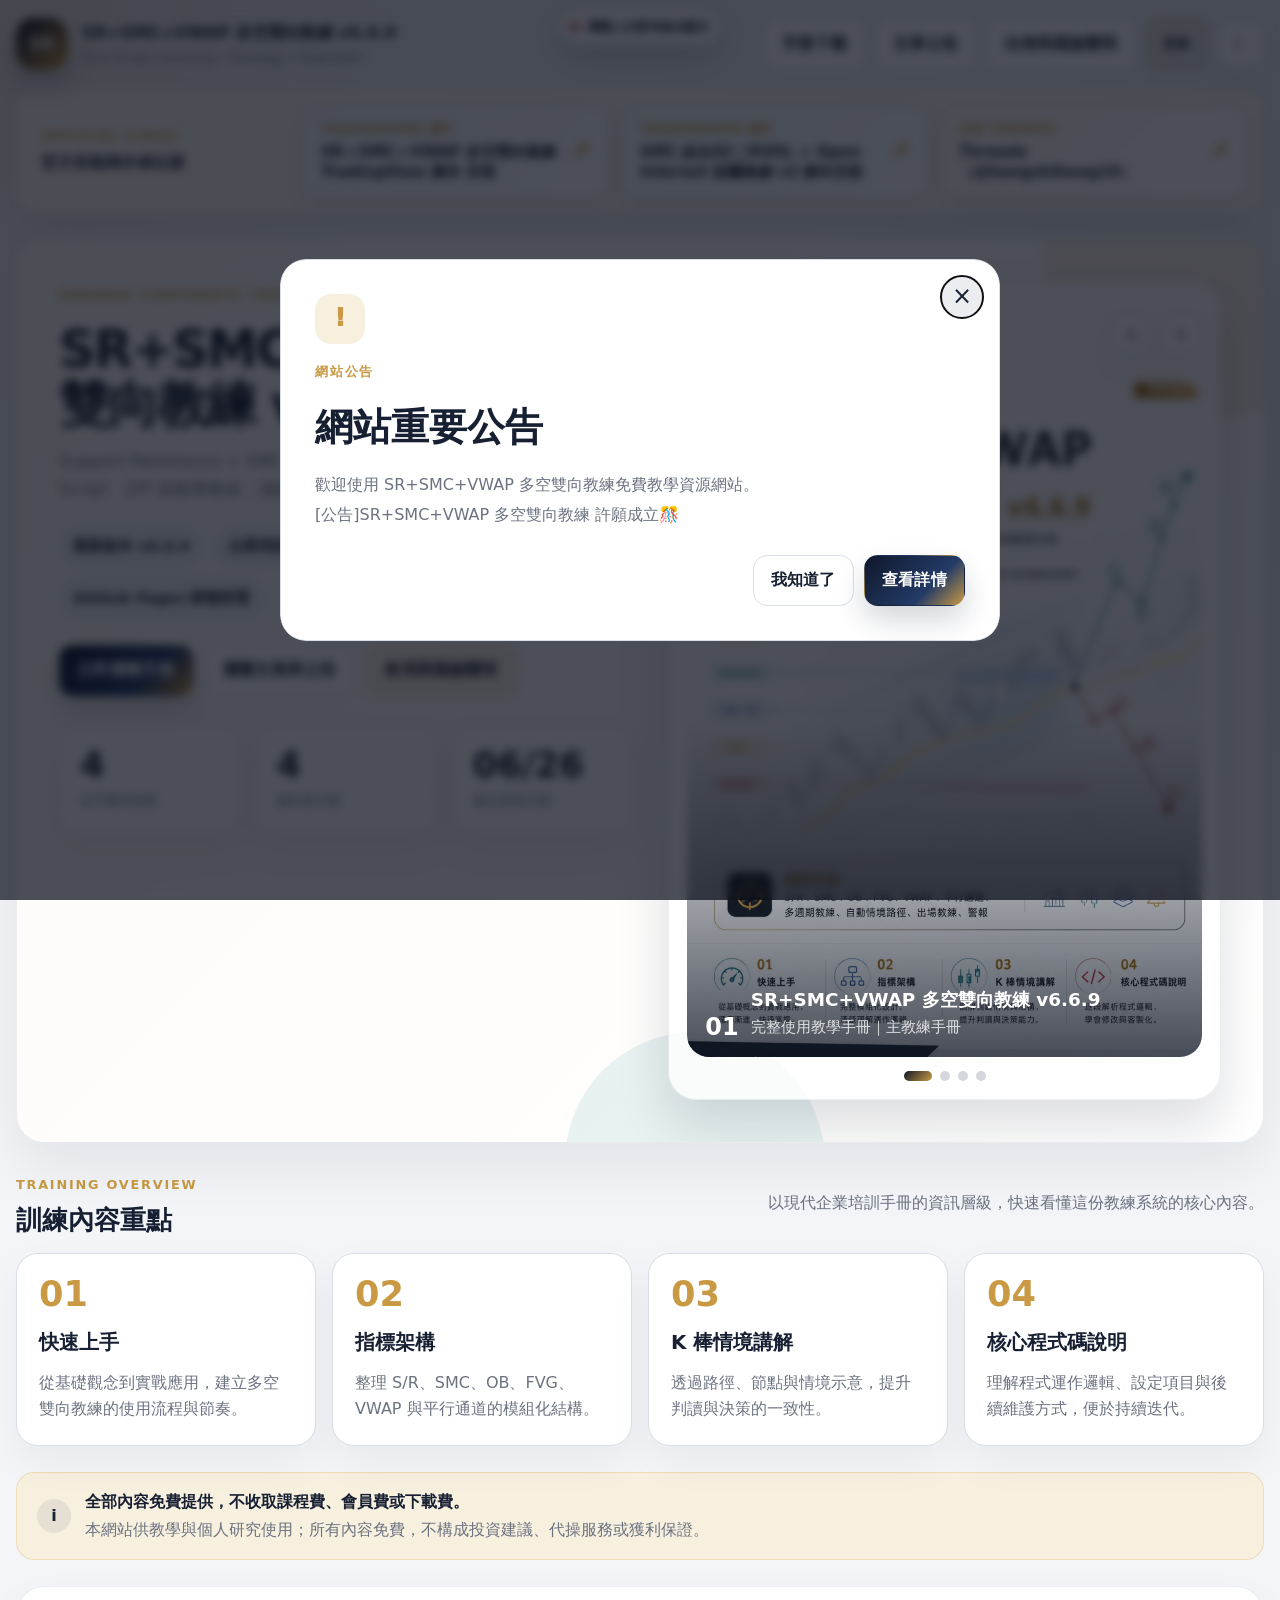
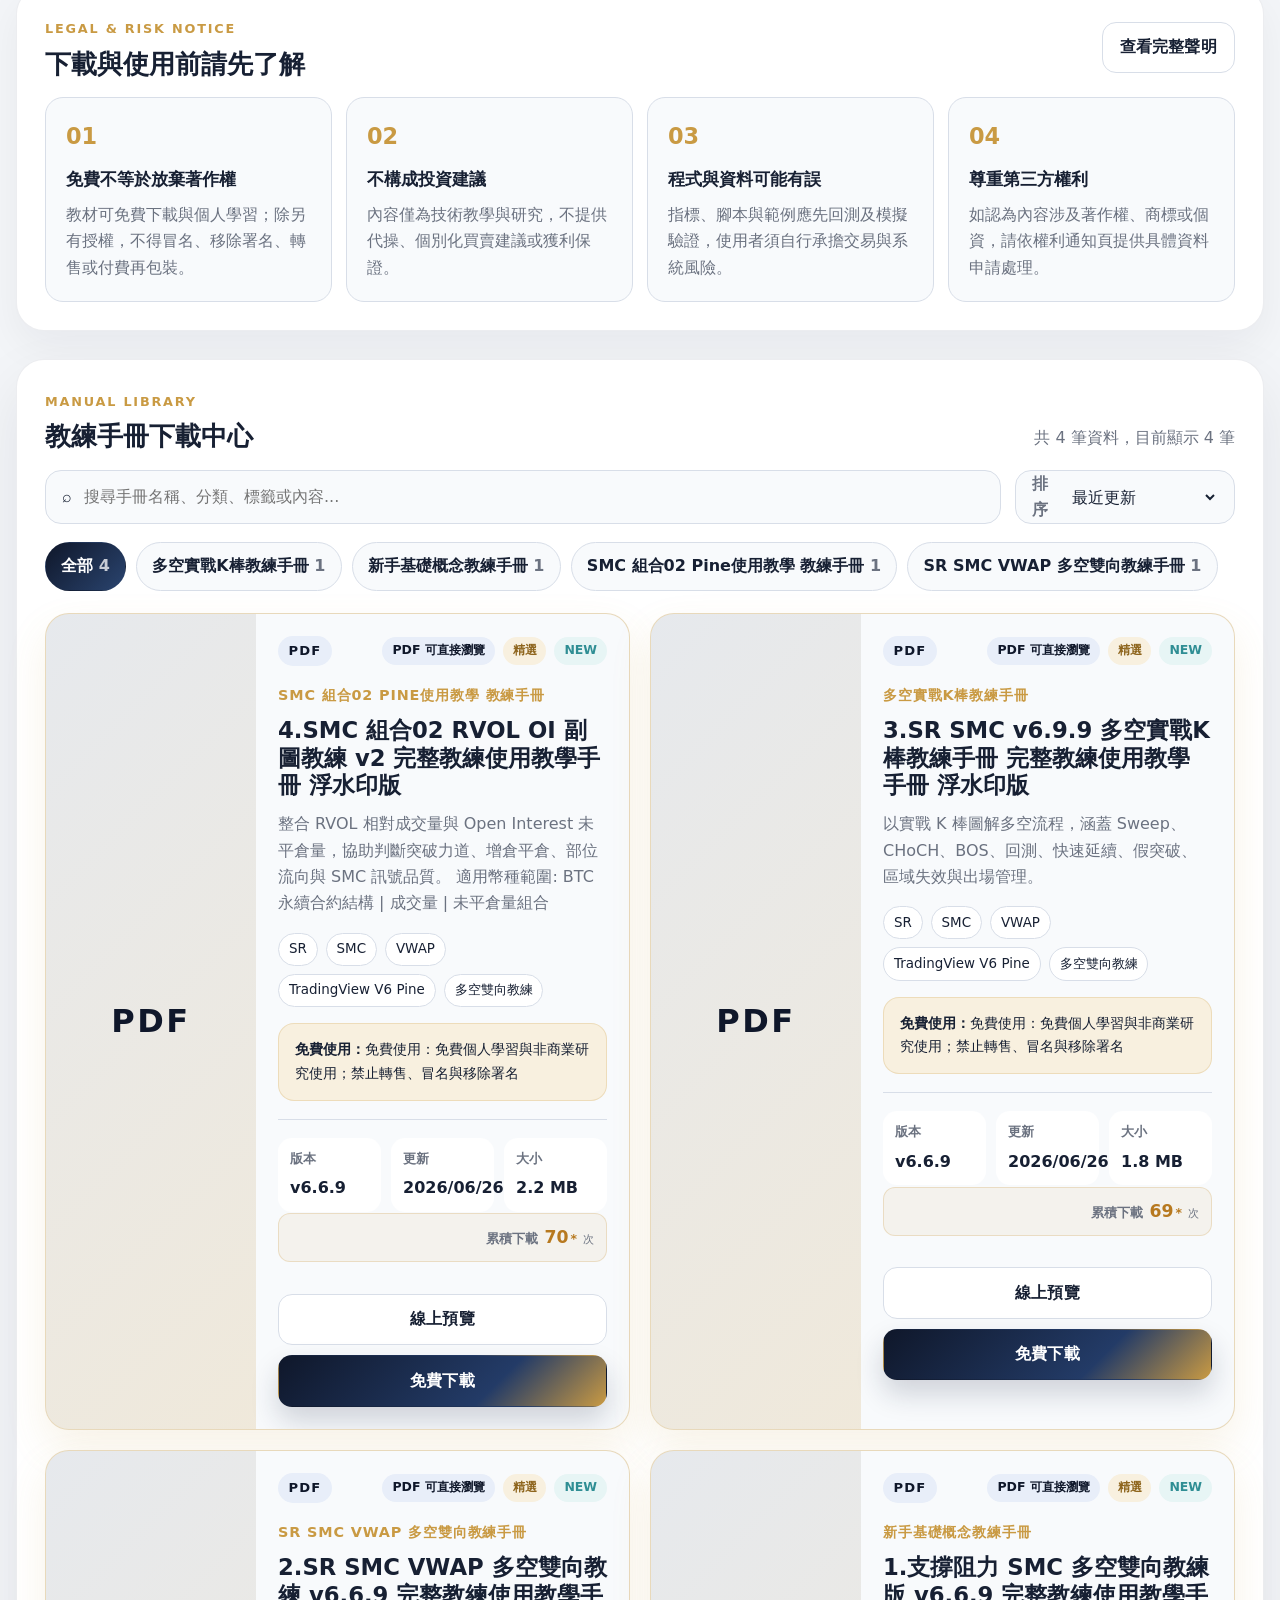
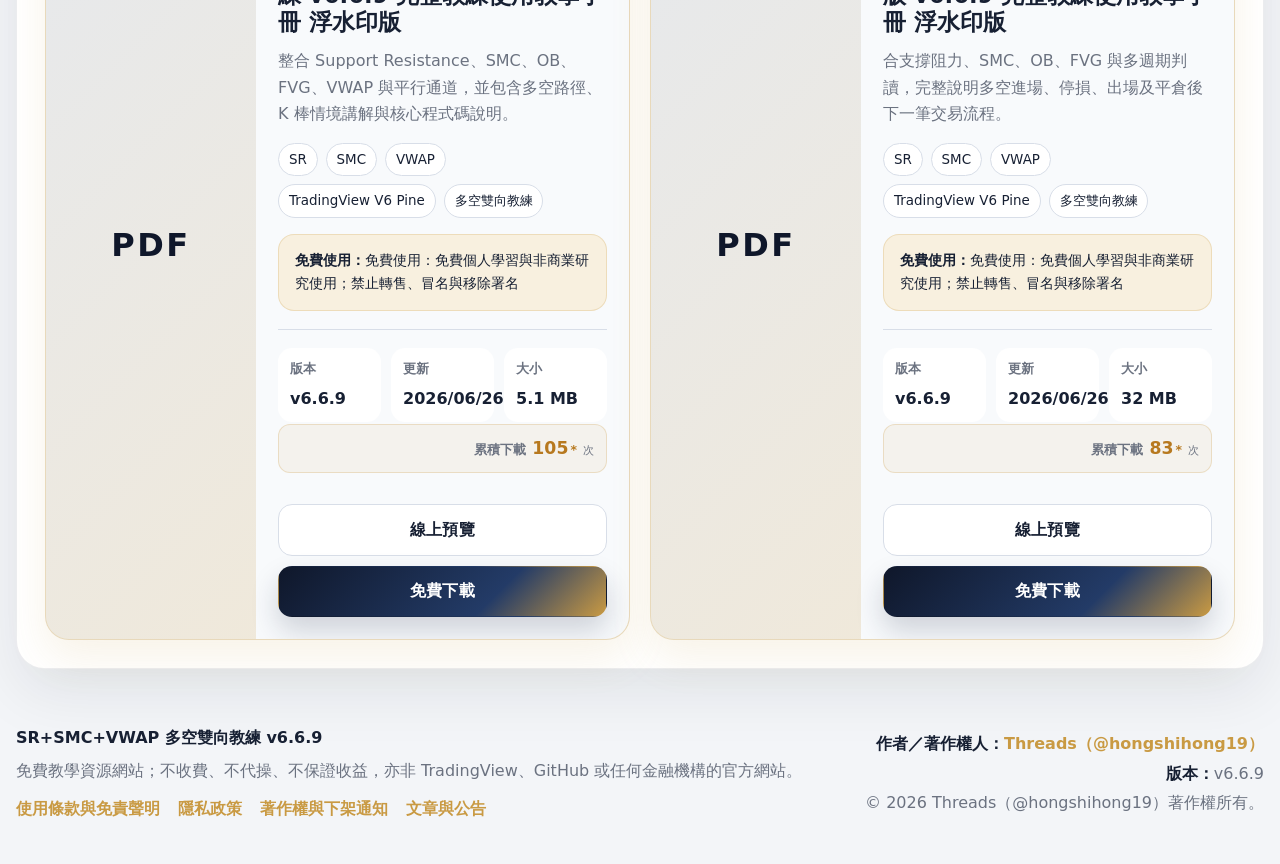
==== docs/index.html @ 008c129e "Update manual website" ====
<!DOCTYPE html>
<html lang="zh-Hant">
<head>
  <meta charset="UTF-8">
  <meta name="viewport" content="width=device-width, initial-scale=1.0">
  <meta name="author" content="Threads（@hongshihong19）">
  <meta name="description" content="SR+SMC+VWAP 多空雙向教練 v6.6.9 下載中心，集中整理教練手冊、Pine Script 教材與學習檔案。">
  <meta name="theme-color" content="#14213d">
  <title>SR+SMC+VWAP 多空雙向教練 v6.6.9</title>
  <link rel="stylesheet" href="assets/css/style.css?v=8.1.15">
  <script src="assets/js/i18n.js?v=8.1.15"></script>
  <script src="assets/js/visitor-counter.js?v=8.1.15" defer></script>
</head>
<body>
  <div class="page-shell">
    <header class="site-header">
      <a class="brand" href="index.html" aria-label="回到首頁">
        <span class="brand-mark" aria-hidden="true">SR</span>
        <span>
          <strong id="siteName">SR+SMC+VWAP 多空雙向教練 v6.6.9</strong>
          <small id="siteSubtitle">Pine Script Coaching • Strategy • Execution</small>
        </span>
      </a>

      <nav class="header-actions" aria-label="網站操作">
        <div id="donationButtons" class="header-donation-buttons" aria-label="打賞與贊助連結"></div>
        <a class="button button-secondary" href="#manuals">手冊下載</a>
        <a class="button button-secondary" href="articles.html">文章公告</a>
        <a class="button button-secondary" href="legal.html">法律與風險聲明</a>
        <button id="languageToggle" class="button button-language" type="button" aria-label="切換為英文" title="Switch to English">EN</button>
        <button id="themeToggle" class="icon-button" type="button" aria-label="切換深色模式" title="切換深色模式">☾</button>
      </nav>
    </header>
    <section class="public-link-bar" aria-label="官方連結">
      <div class="public-link-intro">
        <span class="eyebrow">Official Links</span>
        <strong>官方安裝與作者社群</strong>
      </div>
      <nav class="public-link-actions" aria-label="TradingView 腳本與 Threads 連結">
        <a class="public-link public-link-tradingview" href="https://tw.tradingview.com/script/v9sZVYZ9/" target="_blank" rel="noopener noreferrer">
          <span class="public-link-kicker">TradingView 腳本</span>
          <strong>SR＋SMC＋VWAP 多空雙向教練 TradingView 腳本 安裝</strong>
          <span class="public-link-arrow" aria-hidden="true">↗</span>
        </a>
        <a class="public-link public-link-rvol" href="https://tw.tradingview.com/script/s1XifCPs/" target="_blank" rel="noopener noreferrer">
          <span class="public-link-kicker">TradingView 腳本</span>
          <strong>SMC 組合02｜RVOL + Open Interest 副圖教練 v2 腳本安裝</strong>
          <span class="public-link-arrow" aria-hidden="true">↗</span>
        </a>
        <a class="public-link public-link-threads" href="https://www.threads.com/@hongshihong19" target="_blank" rel="noopener noreferrer">
          <span class="public-link-kicker">作者 Threads</span>
          <strong>Threads（@hongshihong19）</strong>
          <span class="public-link-arrow" aria-hidden="true">↗</span>
        </a>
      </nav>
    </section>


    <main>
      <section class="hero hero-manual">
        <div class="hero-copy">
          <span class="eyebrow">Modern Corporate Training Manual</span>
          <h1 id="heroTitle">SR+SMC+VWAP 多空雙向教練 v6.6.9</h1>
          <p id="heroLead">Support Resistance + SMC Coach + VWAP｜集中放置 PDF、Pine Script、ZIP 與教學教材，讓版本更新、下載與查找更清楚。</p>

          <div class="hero-pills" aria-label="網站重點資訊">
            <span class="meta-pill">最新版本 v6.6.9</span>
            <span class="meta-pill">企業培訓手冊風</span>
            <span class="meta-pill">支援 PDF 線上預覽</span>
            <span class="meta-pill">GitHub Pages 靜態部署</span>
          </div>

          <div id="localDraftNotice" class="draft-notice" hidden>
            目前首頁顯示的是本機草稿資料。若要同步到 GitHub 公開網站，仍需從管理頁匯出新的 <code>manuals-data.js</code> 並重新上傳。
          </div>

          <div class="hero-actions">
            <a class="button button-primary" href="#manuals">立即瀏覽手冊</a>
            <a class="button button-secondary" href="articles.html">瀏覽文章與公告</a>
            <a class="button button-ghost" href="legal.html">使用與風險聲明</a>
          </div>

          <div class="hero-stats" aria-label="網站資料統計">
            <article class="stat-card">
              <span id="manualCount">0</span>
              <small>份手冊與檔案</small>
            </article>
            <article class="stat-card">
              <span id="categoryCount">0</span>
              <small>個內容分類</small>
            </article>
            <article class="stat-card">
              <span id="latestDate">—</span>
              <small>最近更新日期</small>
            </article>
          </div>
        </div>

        <aside class="hero-visual" aria-label="精選手冊輪播預覽">
          <div class="hero-carousel-shell">
            <div class="hero-carousel-header">
              <div>
                <span class="eyebrow">Featured Slides</span>
                <h2>精選手冊投影輪播</h2>
              </div>
              <div class="hero-carousel-controls">
                <button id="heroPrev" class="carousel-nav" type="button" aria-label="上一張">‹</button>
                <button id="heroNext" class="carousel-nav" type="button" aria-label="下一張">›</button>
              </div>
            </div>

            <div id="heroCarousel" class="hero-carousel" aria-live="polite">
              <article class="hero-slide is-active">
                <img src="assets/images/slide-01.png" alt="SR+SMC+VWAP 多空雙向教練 v6.6.9 封面">
                <div class="hero-slide-caption">
                  <strong>01</strong>
                  <div>
                    <h3>SR+SMC+VWAP 多空雙向教練 v6.6.9</h3>
                    <p>完整使用教學手冊｜主教練手冊</p>
                  </div>
                </div>
              </article>
              <article class="hero-slide">
                <img src="assets/images/slide-02.png" alt="SR + SMC 多空雙向教練實戰 K 棒情境教學手冊">
                <div class="hero-slide-caption">
                  <strong>02</strong>
                  <div>
                    <h3>實戰 K 棒情境教學手冊</h3>
                    <p>多單／空單核心流程與情境解析</p>
                  </div>
                </div>
              </article>
              <article class="hero-slide">
                <img src="assets/images/slide-03.png" alt="支撐阻力加 SMC 多空雙向教練版">
                <div class="hero-slide-caption">
                  <strong>03</strong>
                  <div>
                    <h3>支撐阻力 + SMC 多空雙向教練版</h3>
                    <p>15M 進場｜1H 主要離場｜人工停損與報酬比</p>
                  </div>
                </div>
              </article>
              <article class="hero-slide">
                <img src="assets/images/slide-04.png" alt="SMC 組合 02 RVOL 加 Open Interest 副圖教練 v2">
                <div class="hero-slide-caption">
                  <strong>04</strong>
                  <div>
                    <h3>SMC 組合 02｜RVOL + Open Interest</h3>
                    <p>副圖教練 v2｜新手從零到實戰完整使用說明書</p>
                  </div>
                </div>
              </article>
            </div>

            <div id="heroDots" class="hero-dots" aria-label="輪播頁面切換">
              <button class="hero-dot is-active" type="button" aria-label="切換到第 1 張"></button>
              <button class="hero-dot" type="button" aria-label="切換到第 2 張"></button>
              <button class="hero-dot" type="button" aria-label="切換到第 3 張"></button>
              <button class="hero-dot" type="button" aria-label="切換到第 4 張"></button>
            </div>
          </div>
        </aside>
      </section>

      <section class="overview-section">
        <div class="section-heading compact-heading">
          <div>
            <span class="eyebrow">Training Overview</span>
            <h2>訓練內容重點</h2>
          </div>
          <p>以現代企業培訓手冊的資訊層級，快速看懂這份教練系統的核心內容。</p>
        </div>

        <div class="overview-grid">
          <article class="overview-card">
            <span class="overview-index">01</span>
            <h3>快速上手</h3>
            <p>從基礎觀念到實戰應用，建立多空雙向教練的使用流程與節奏。</p>
          </article>
          <article class="overview-card">
            <span class="overview-index">02</span>
            <h3>指標架構</h3>
            <p>整理 S/R、SMC、OB、FVG、VWAP 與平行通道的模組化結構。</p>
          </article>
          <article class="overview-card">
            <span class="overview-index">03</span>
            <h3>K 棒情境講解</h3>
            <p>透過路徑、節點與情境示意，提升判讀與決策的一致性。</p>
          </article>
          <article class="overview-card">
            <span class="overview-index">04</span>
            <h3>核心程式碼說明</h3>
            <p>理解程式運作邏輯、設定項目與後續維護方式，便於持續迭代。</p>
          </article>
        </div>
      </section>

      <section class="notice-bar" aria-label="網站公告">
        <span class="notice-icon" aria-hidden="true">i</span>
        <div>
          <strong>全部內容免費提供，不收取課程費、會員費或下載費。</strong>
          <p id="siteNotice">本網站供教學與個人研究使用；下載前請確認版本、更新日期與適用內容。</p>
        </div>
      </section>

      <section class="legal-summary" aria-label="重要法律與風險提醒">
        <div class="section-heading compact-heading">
          <div>
            <span class="eyebrow">Legal & Risk Notice</span>
            <h2>下載與使用前請先了解</h2>
          </div>
          <a class="button button-secondary" href="legal.html">查看完整聲明</a>
        </div>
        <div class="legal-summary-grid">
          <article>
            <span>01</span>
            <h3>免費不等於放棄著作權</h3>
            <p>教材可免費下載與個人學習；除另有授權，不得冒名、移除署名、轉售或付費再包裝。</p>
          </article>
          <article>
            <span>02</span>
            <h3>不構成投資建議</h3>
            <p>內容僅為技術教學與研究，不提供代操、個別化買賣建議或獲利保證。</p>
          </article>
          <article>
            <span>03</span>
            <h3>程式與資料可能有誤</h3>
            <p>指標、腳本與範例應先回測及模擬驗證，使用者須自行承擔交易與系統風險。</p>
          </article>
          <article>
            <span>04</span>
            <h3>尊重第三方權利</h3>
            <p>如認為內容涉及著作權、商標或個資，請依權利通知頁提供具體資料申請處理。</p>
          </article>
        </div>
      </section>

      <section id="manuals" class="manual-section">
        <div class="section-heading">
          <div>
            <span class="eyebrow">Manual Library</span>
            <h2>教練手冊下載中心</h2>
          </div>
          <p id="resultSummary">正在載入資料...</p>
        </div>

        <div class="toolbar">
          <label class="search-box">
            <span aria-hidden="true">⌕</span>
            <input id="searchInput" type="search" placeholder="搜尋手冊名稱、分類、標籤或內容..." autocomplete="off">
          </label>

          <label class="select-box">
            <span>排序</span>
            <select id="sortSelect">
              <option value="updated-desc">最近更新</option>
              <option value="updated-asc">最早更新</option>
              <option value="title-asc">名稱 A–Z</option>
              <option value="featured">精選優先</option>
            </select>
          </label>
        </div>

        <div id="categoryFilters" class="category-filters" aria-label="分類篩選"></div>

        <div id="manualGrid" class="manual-grid" aria-live="polite"></div>

        <div id="emptyState" class="empty-state" hidden>
          <div class="empty-icon" aria-hidden="true">⌕</div>
          <h3>找不到符合條件的手冊</h3>
          <p>請改用其他關鍵字，或切換到「全部」分類。</p>
          <button id="resetFilters" class="button button-secondary" type="button">清除篩選</button>
        </div>
      </section>
    </main>

    <footer class="site-footer">
      <div>
        <strong id="footerSiteName">SR+SMC+VWAP 多空雙向教練 v6.6.9</strong>
        <p>免費教學資源網站；不收費、不代操、不保證收益，亦非 TradingView、GitHub 或任何金融機構的官方網站。</p>
        <nav class="footer-links" aria-label="法律資訊">
          <a href="legal.html">使用條款與免責聲明</a>
          <a href="privacy.html">隱私政策</a>
          <a href="rights.html">著作權與下架通知</a>
          <a href="articles.html">文章與公告</a>
        </nav>
      </div>
      <div class="footer-copyright">
        <p><strong>作者／著作權人：</strong><a href="https://www.threads.com/@hongshihong19" target="_blank" rel="noopener noreferrer">Threads（@hongshihong19）</a></p>
        <p><strong>版本：</strong>v6.6.9</p>
        <p>© 2026 Threads（@hongshihong19）著作權所有。</p>
      </div>
</footer>
  </div>

  <dialog id="detailDialog" class="detail-dialog preview-dialog">
    <div class="preview-dialog-shell">
      <button class="dialog-close" type="button" aria-label="關閉">×</button>
      <div id="dialogContent"></div>
    </div>
  </dialog>

  <dialog id="downloadDialog" class="download-dialog">
    <div class="download-dialog-content">
      <span class="eyebrow">Free Download Notice</span>
      <h2>下載前確認</h2>
      <p>本網站內容全部免費，不收取任何費用。教材僅供教學、研究與個人學習，不構成投資建議、代操服務或獲利保證。</p>
      <ul>
        <li>免費下載不代表放棄著作權或允許轉售。</li>
        <li>請先回測、模擬並確認程式碼與參數後再使用。</li>
        <li>投資與交易可能造成部分或全部本金損失，結果由使用者自行承擔。</li>
      </ul>
      <label class="agreement-check">
        <input id="downloadAgreement" type="checkbox">
        <span>我已閱讀並同意<a href="legal.html">使用條款與風險聲明</a>。</span>
      </label>
      <div class="download-dialog-actions">
        <button id="cancelDownload" class="button button-secondary" type="button">取消</button>
        <button id="confirmDownload" class="button button-primary" type="button" disabled>同意並免費下載</button>
      </div>
    </div>
  </dialog>

  <script src="assets/js/manuals-data.js?v=8.1.15"></script>
  <script src="assets/js/site-announcement.js?v=8.1.15"></script>
  <script src="assets/js/pdf-lib.min.js"></script>
  <script src="assets/js/app.js?v=8.1.15"></script>
</body>
</html>
---- docs/assets/css/style.css ----
:root {
  color-scheme: light;
  --bg: #f3f5f8;
  --surface: #ffffff;
  --surface-soft: #f8fafc;
  --surface-muted: #edf2f7;
  --text: #172033;
  --muted: #6b7280;
  --line: #d8dee8;
  --primary: #14213d;
  --primary-strong: #0f172a;
  --primary-soft: #e8eef9;
  --gold: #c99a43;
  --gold-soft: #f8f0df;
  --teal: #2f8e94;
  --teal-soft: #e7f5f5;
  --danger: #d06161;
  --danger-soft: #fcecec;
  --success: #1f7a5a;
  --shadow: 0 24px 60px rgba(15, 23, 42, 0.08);
  --shadow-soft: 0 16px 40px rgba(15, 23, 42, 0.05);
  --radius-xl: 28px;
  --radius-lg: 22px;
  --radius-md: 16px;
  --radius-sm: 12px;
  --max-width: 1280px;
}

:root[data-theme="dark"] {
  color-scheme: dark;
  --bg: #0b1220;
  --surface: #111827;
  --surface-soft: #172133;
  --surface-muted: #1c2739;
  --text: #edf2f7;
  --muted: #aab5c7;
  --line: #273246;
  --primary: #dbe4f3;
  --primary-strong: #f8fafc;
  --primary-soft: #1d2a40;
  --gold: #d2ab63;
  --gold-soft: #2d2617;
  --teal: #58b6bd;
  --teal-soft: #16333a;
  --danger: #ff8a8a;
  --danger-soft: #332022;
  --success: #5bc29d;
  --shadow: 0 24px 60px rgba(0, 0, 0, 0.35);
  --shadow-soft: 0 16px 40px rgba(0, 0, 0, 0.25);
}

* { box-sizing: border-box; }
html { scroll-behavior: smooth; }
body {
  margin: 0;
  min-width: 320px;
  color: var(--text);
  font-family: Inter, "Noto Sans TC", "Microsoft JhengHei", system-ui, -apple-system, BlinkMacSystemFont, "Segoe UI", sans-serif;
  line-height: 1.65;
  background:
    radial-gradient(circle at top left, rgba(201, 154, 67, 0.12), transparent 26rem),
    radial-gradient(circle at 90% 10%, rgba(47, 142, 148, 0.09), transparent 24rem),
    linear-gradient(180deg, rgba(20, 33, 61, 0.03), transparent 16rem),
    var(--bg);
}
button, input, textarea, select { font: inherit; }
a { color: inherit; text-decoration: none; }
button { color: inherit; }
img { max-width: 100%; display: block; }
code {
  padding: 0.16rem 0.42rem;
  border-radius: 8px;
  background: var(--surface-muted);
  color: var(--primary-strong);
  overflow-wrap: anywhere;
}

.page-shell {
  width: min(calc(100% - 32px), var(--max-width));
  margin: 0 auto;
}

.site-header {
  position: sticky;
  top: 0;
  z-index: 20;
  display: flex;
  align-items: center;
  justify-content: space-between;
  gap: 18px;
  padding: 18px 0;
  backdrop-filter: blur(14px);
}

.brand {
  display: inline-flex;
  align-items: center;
  gap: 14px;
}
.brand-mark {
  width: 52px;
  height: 52px;
  display: grid;
  place-items: center;
  border-radius: 18px;
  color: #fff;
  background: linear-gradient(135deg, var(--primary-strong), var(--gold));
  box-shadow: 0 14px 28px rgba(20, 33, 61, 0.24);
  font-size: 1rem;
  font-weight: 900;
  letter-spacing: 0.04em;
}
.brand strong, .brand small { display: block; }
.brand strong { font-size: 1.02rem; letter-spacing: 0.01em; }
.brand small { color: var(--muted); font-size: 0.8rem; }

.header-actions {
  display: flex;
  align-items: center;
  justify-content: flex-end;
  gap: 10px;
  flex-wrap: wrap;
}

.icon-button,
.button,
.search-box,
.select-box,
.compact-search,
.manual-form input,
.manual-form textarea,
.manual-form select {
  transition: border-color .2s ease, box-shadow .2s ease, transform .2s ease, background .2s ease;
}

.icon-button {
  width: 46px;
  height: 46px;
  border: 1px solid var(--line);
  border-radius: 14px;
  background: var(--surface);
  box-shadow: var(--shadow-soft);
  cursor: pointer;
}
.icon-button:hover { transform: translateY(-2px); }

.button {
  min-height: 46px;
  display: inline-flex;
  align-items: center;
  justify-content: center;
  gap: 8px;
  padding: 0.72rem 1.08rem;
  border: 1px solid transparent;
  border-radius: 14px;
  cursor: pointer;
  font-weight: 800;
  letter-spacing: 0.01em;
}
.button:hover { transform: translateY(-2px); }
.button-primary {
  color: #fff;
  background: linear-gradient(135deg, var(--primary-strong), #233b67 65%, var(--gold));
  box-shadow: 0 14px 28px rgba(20, 33, 61, 0.18);
}
.button-secondary {
  background: var(--surface);
  border-color: var(--line);
}
.button-ghost {
  color: var(--primary-strong);
  background: var(--gold-soft);
  border-color: rgba(201, 154, 67, 0.28);
}
.button-support {
  color: #fff;
  background: linear-gradient(135deg, #ff5e5b 0%, #e74b63 52%, #c99a43 100%);
  border-color: rgba(255, 255, 255, 0.22);
  box-shadow: 0 14px 28px rgba(231, 75, 99, 0.24);
}
.button-support:hover {
  box-shadow: 0 18px 34px rgba(231, 75, 99, 0.32);
}
.button-support:focus-visible {
  outline: 3px solid color-mix(in srgb, #ff5e5b 36%, transparent);
  outline-offset: 3px;
}
.button-danger {
  color: var(--danger);
  background: var(--danger-soft);
  border-color: color-mix(in srgb, var(--danger) 30%, var(--line));
}
.button-block { width: 100%; margin-top: 10px; }
.text-button {
  border: 0;
  background: transparent;
  color: var(--gold);
  cursor: pointer;
  font-weight: 800;
}

.hero {
  position: relative;
  display: grid;
  grid-template-columns: minmax(0, 1.15fr) minmax(320px, 0.85fr);
  gap: 34px;
  padding: 42px;
  border: 1px solid rgba(20, 33, 61, 0.08);
  border-radius: var(--radius-xl);
  background:
    linear-gradient(135deg, color-mix(in srgb, var(--surface) 96%, var(--gold) 4%), var(--surface));
  box-shadow: var(--shadow);
  overflow: hidden;
}
.hero::before,
.hero::after {
  content: "";
  position: absolute;
  border-radius: 50%;
  pointer-events: none;
}
.hero::before {
  width: 320px;
  height: 320px;
  top: -140px;
  right: -100px;
  background: rgba(201, 154, 67, 0.14);
}
.hero::after {
  width: 260px;
  height: 260px;
  bottom: -150px;
  left: 44%;
  background: rgba(47, 142, 148, 0.10);
}
.hero-copy,
.hero-visual {
  position: relative;
  z-index: 1;
}
.eyebrow {
  display: inline-block;
  font-size: 0.8rem;
  font-weight: 900;
  letter-spacing: 0.14em;
  text-transform: uppercase;
  color: var(--gold);
}
.hero h1,
.admin-intro h1 {
  margin: 14px 0 16px;
  font-size: clamp(2.25rem, 4vw, 4.1rem);
  line-height: 1.08;
  letter-spacing: -0.04em;
}
.hero-copy > p,
.admin-intro > p {
  margin: 0;
  color: var(--muted);
  font-size: 1.05rem;
  max-width: 760px;
}
.hero-pills {
  display: flex;
  flex-wrap: wrap;
  gap: 10px;
  margin-top: 22px;
}
.meta-pill {
  display: inline-flex;
  align-items: center;
  padding: 0.48rem 0.82rem;
  border-radius: 999px;
  background: var(--surface-muted);
  border: 1px solid var(--line);
  font-weight: 700;
  font-size: 0.92rem;
}
.draft-notice {
  margin-top: 18px;
  padding: 14px 16px;
  border-radius: var(--radius-md);
  border: 1px solid rgba(47, 142, 148, 0.25);
  background: var(--teal-soft);
  color: var(--text);
}
.hero-actions {
  display: flex;
  flex-wrap: wrap;
  gap: 12px;
  margin-top: 26px;
}
.hero-stats {
  display: grid;
  grid-template-columns: repeat(3, minmax(0, 1fr));
  gap: 14px;
  margin-top: 30px;
}
.stat-card {
  padding: 20px;
  border-radius: 18px;
  background: color-mix(in srgb, var(--surface) 90%, transparent);
  border: 1px solid color-mix(in srgb, var(--line) 80%, transparent);
  box-shadow: var(--shadow-soft);
}
.stat-card span {
  display: block;
  font-size: clamp(1.6rem, 3vw, 2.2rem);
  font-weight: 900;
  line-height: 1;
}
.stat-card small {
  display: block;
  margin-top: 8px;
  color: var(--muted);
}
.hero-visual {
  display: flex;
  align-items: center;
  justify-content: center;
}
.manual-preview-card {
  width: min(100%, 470px);
  padding: 18px;
  border-radius: 26px;
  background: linear-gradient(180deg, rgba(255,255,255,0.92), rgba(255,255,255,0.76));
  border: 1px solid rgba(20, 33, 61, 0.08);
  box-shadow: 0 26px 52px rgba(15, 23, 42, 0.14);
}
:root[data-theme="dark"] .manual-preview-card {
  background: linear-gradient(180deg, rgba(17,24,39,0.94), rgba(17,24,39,0.82));
}
.manual-preview-card img {
  width: 100%;
  aspect-ratio: 4 / 5;
  object-fit: cover;
  border-radius: 18px;
}

.overview-section,
.manual-section,
.admin-main,
.site-footer {
  margin-top: 28px;
}
.section-heading {
  display: flex;
  align-items: end;
  justify-content: space-between;
  gap: 18px;
  margin-bottom: 18px;
}
.section-heading h2,
.card-heading h2 {
  margin: 8px 0 0;
  font-size: clamp(1.5rem, 2vw, 2.1rem);
  line-height: 1.15;
}
.section-heading > p,
.compact-heading > p,
.card-heading > p { color: var(--muted); margin: 0; }
.compact-heading { align-items: center; }

.overview-grid {
  display: grid;
  grid-template-columns: repeat(4, minmax(0, 1fr));
  gap: 16px;
}
.overview-card {
  padding: 22px;
  border-radius: var(--radius-lg);
  background: var(--surface);
  border: 1px solid var(--line);
  box-shadow: var(--shadow-soft);
}
.overview-index {
  display: inline-block;
  margin-bottom: 16px;
  color: var(--gold);
  font-size: 2.2rem;
  font-weight: 900;
  line-height: 1;
}
.overview-card h3 { margin: 0 0 10px; font-size: 1.24rem; }
.overview-card p { margin: 0; color: var(--muted); }

.notice-bar {
  display: flex;
  align-items: center;
  gap: 14px;
  margin-top: 26px;
  padding: 16px 20px;
  border-radius: 18px;
  border: 1px solid rgba(201, 154, 67, 0.24);
  background: var(--gold-soft);
}
.notice-bar p { margin: 0; }
.notice-icon {
  width: 34px;
  height: 34px;
  flex: 0 0 auto;
  display: grid;
  place-items: center;
  border-radius: 50%;
  background: rgba(20, 33, 61, 0.08);
  font-weight: 900;
}

.manual-section {
  padding: 28px;
  border-radius: var(--radius-xl);
  background: var(--surface);
  border: 1px solid rgba(20, 33, 61, 0.08);
  box-shadow: var(--shadow);
}
.toolbar {
  display: flex;
  align-items: stretch;
  justify-content: space-between;
  gap: 14px;
  flex-wrap: wrap;
}
.search-box,
.select-box,
.compact-search {
  min-height: 54px;
  display: inline-flex;
  align-items: center;
  gap: 10px;
  padding: 0 16px;
  border-radius: 16px;
  border: 1px solid var(--line);
  background: var(--surface-soft);
}
.search-box { flex: 1 1 420px; }
.search-box input,
.select-box select,
.compact-search,
.manual-form input,
.manual-form textarea {
  width: 100%;
  border: 0;
  outline: none;
  background: transparent;
  color: var(--text);
}
.select-box { min-width: 220px; justify-content: space-between; }
.select-box span { color: var(--muted); font-weight: 700; }
.category-filters {
  display: flex;
  flex-wrap: wrap;
  gap: 10px;
  margin-top: 18px;
}
.filter-chip {
  border: 1px solid var(--line);
  border-radius: 999px;
  background: var(--surface-soft);
  padding: 0.62rem 0.95rem;
  cursor: pointer;
  font-weight: 700;
}
.filter-chip span { color: var(--muted); }
.filter-chip.is-active {
  color: #fff;
  background: linear-gradient(135deg, var(--primary-strong), #2a446f);
  border-color: transparent;
}
.filter-chip.is-active span { color: rgba(255,255,255,0.75); }

.manual-grid {
  display: grid;
  grid-template-columns: repeat(2, minmax(0, 1fr));
  gap: 20px;
  margin-top: 22px;
}
.manual-card {
  display: grid;
  grid-template-columns: minmax(180px, 210px) minmax(0, 1fr);
  gap: 0;
  border-radius: 24px;
  overflow: hidden;
  background: var(--surface-soft);
  border: 1px solid var(--line);
  box-shadow: var(--shadow-soft);
}
.manual-card.is-featured {
  border-color: rgba(201, 154, 67, 0.35);
  box-shadow: 0 18px 42px rgba(201, 154, 67, 0.12);
}
.manual-thumbnail {
  min-height: 100%;
  background: linear-gradient(180deg, rgba(20, 33, 61, 0.08), rgba(20, 33, 61, 0.02));
}
.manual-thumbnail img {
  width: 100%;
  height: 100%;
  object-fit: cover;
}
.manual-thumbnail-fallback {
  display: grid;
  place-items: center;
  background: linear-gradient(135deg, rgba(20,33,61,0.08), rgba(201,154,67,0.18));
}
.manual-thumbnail-fallback span {
  font-size: 2rem;
  font-weight: 900;
  letter-spacing: 0.08em;
  color: var(--primary-strong);
}
.manual-card-inner {
  display: flex;
  flex-direction: column;
  padding: 22px;
}
.card-topline {
  display: flex;
  align-items: center;
  justify-content: space-between;
  gap: 12px;
}
.file-badge,
.dialog-file-badge {
  display: inline-flex;
  align-items: center;
  justify-content: center;
  min-height: 30px;
  padding: 0.25rem 0.66rem;
  border-radius: 999px;
  background: var(--primary-soft);
  color: var(--primary-strong);
  font-size: 0.82rem;
  font-weight: 900;
  letter-spacing: 0.08em;
}
.status-badges {
  display: flex;
  gap: 8px;
  flex-wrap: wrap;
}
.status-badge {
  display: inline-flex;
  align-items: center;
  min-height: 28px;
  padding: 0.22rem 0.62rem;
  border-radius: 999px;
  font-size: 0.78rem;
  font-weight: 900;
}
.status-badge.featured { background: var(--gold-soft); color: #8e651d; }
.status-badge.new { background: var(--teal-soft); color: var(--teal); }
.manual-card-body { margin-top: 18px; }
.manual-category {
  margin: 0;
  color: var(--gold);
  font-size: 0.9rem;
  font-weight: 900;
  letter-spacing: 0.06em;
  text-transform: uppercase;
}
.manual-card h3 {
  margin: 10px 0 12px;
  font-size: 1.42rem;
  line-height: 1.2;
}
.manual-description,
.dialog-description {
  margin: 0;
  color: var(--muted);
}
.tag-list {
  display: flex;
  flex-wrap: wrap;
  gap: 8px;
  margin-top: 16px;
}
.tag-list span {
  padding: 0.28rem 0.62rem;
  border-radius: 999px;
  background: var(--surface);
  border: 1px solid var(--line);
  font-size: 0.84rem;
}
.manual-meta,
.dialog-meta {
  display: grid;
  grid-template-columns: repeat(3, minmax(0, 1fr));
  gap: 10px;
  margin: 18px 0 0;
  padding-top: 18px;
  border-top: 1px solid var(--line);
}
.dialog-meta { grid-template-columns: repeat(2, minmax(0, 1fr)); }
.manual-meta div,
.dialog-meta div {
  padding: 10px 12px;
  border-radius: 14px;
  background: var(--surface);
}
.manual-meta dt,
.dialog-meta dt {
  color: var(--muted);
  font-size: 0.82rem;
  font-weight: 700;
}
.manual-meta dd,
.dialog-meta dd {
  margin: 6px 0 0;
  font-weight: 800;
}
.manual-actions {
  display: flex;
  gap: 10px;
  flex-wrap: wrap;
  margin-top: 18px;
}
.manual-actions .button { flex: 1 1 180px; }

.empty-state {
  margin-top: 22px;
  padding: 44px 22px;
  text-align: center;
  border-radius: 24px;
  border: 1px dashed var(--line);
  background: var(--surface-soft);
}
.empty-icon {
  width: 72px;
  height: 72px;
  display: grid;
  place-items: center;
  margin: 0 auto 16px;
  border-radius: 50%;
  background: var(--surface);
  font-size: 2rem;
}
.empty-state h3 { margin: 0 0 10px; }
.empty-state p { margin: 0; color: var(--muted); }
.empty-state .button { margin-top: 18px; }

.site-footer {
  display: flex;
  align-items: center;
  justify-content: space-between;
  gap: 20px;
  padding: 28px 0 42px;
  color: var(--muted);
}
.site-footer strong { color: var(--text); }
.site-footer p { margin: 6px 0 0; }

.detail-dialog {
  width: min(760px, calc(100% - 24px));
  border: 0;
  padding: 0;
  border-radius: 26px;
  overflow: hidden;
  background: var(--surface);
  color: var(--text);
  box-shadow: var(--shadow);
}
.detail-dialog::backdrop { background: rgba(6, 12, 24, 0.55); }
.dialog-close {
  position: absolute;
  top: 16px;
  right: 16px;
  width: 42px;
  height: 42px;
  border: 0;
  border-radius: 50%;
  background: rgba(20, 33, 61, 0.08);
  cursor: pointer;
  font-size: 1.5rem;
}
#dialogContent { padding: 28px; }
.dialog-thumbnail {
  width: 100%;
  max-height: 320px;
  object-fit: cover;
  border-radius: 18px;
  margin-bottom: 18px;
}
#dialogContent h2 { margin: 10px 0 12px; font-size: clamp(1.5rem, 3vw, 2rem); }

.admin-main { padding-bottom: 34px; }
.admin-warning {
  margin-top: 22px;
  padding: 16px 18px;
  border-radius: 18px;
  border: 1px solid rgba(201, 154, 67, 0.28);
  background: var(--gold-soft);
}
.admin-layout {
  display: grid;
  grid-template-columns: minmax(0, 1.25fr) minmax(320px, 0.75fr);
  gap: 20px;
  margin-top: 22px;
}
.admin-card {
  padding: 24px;
  border-radius: 24px;
  background: var(--surface);
  border: 1px solid var(--line);
  box-shadow: var(--shadow-soft);
}
.card-heading {
  display: flex;
  align-items: center;
  justify-content: space-between;
  gap: 14px;
  margin-bottom: 18px;
}
.manual-form {
  display: grid;
  grid-template-columns: repeat(2, minmax(0, 1fr));
  gap: 16px;
}
.form-group { display: flex; flex-direction: column; gap: 8px; }
.form-group label { font-weight: 800; }
.form-group small { color: var(--muted); }
.form-group input,
.form-group textarea,
.form-group select,
.compact-search {
  padding: 0.85rem 0.95rem;
  border-radius: 14px;
  border: 1px solid var(--line);
  background: var(--surface-soft);
}
.form-group input:focus,
.form-group textarea:focus,
.form-group select:focus,
.compact-search:focus,
.search-box:focus-within,
.select-box:focus-within {
  border-color: rgba(201, 154, 67, 0.55);
  box-shadow: 0 0 0 4px rgba(201, 154, 67, 0.12);
}
.full-width { grid-column: 1 / -1; }
.checkbox-row {
  flex-direction: row;
  gap: 18px;
  flex-wrap: wrap;
}
.checkbox-row label {
  display: inline-flex;
  align-items: center;
  gap: 8px;
  font-weight: 700;
}
.form-actions {
  display: flex;
  gap: 10px;
  flex-wrap: wrap;
}
.export-summary {
  display: grid;
  grid-template-columns: repeat(2, minmax(0, 1fr));
  gap: 14px;
}
.export-summary div {
  padding: 18px;
  border-radius: 18px;
  background: var(--surface-soft);
  border: 1px solid var(--line);
}
.export-summary span {
  display: block;
  font-size: 2rem;
  font-weight: 900;
  line-height: 1;
}
.export-summary small { display: block; margin-top: 8px; color: var(--muted); }
.export-instructions {
  margin-top: 14px;
  padding: 16px 18px;
  border-radius: 18px;
  background: var(--surface-soft);
  border: 1px solid var(--line);
}
.export-instructions h3 { margin: 0 0 10px; font-size: 1rem; }
.export-instructions ol {
  margin: 0;
  padding-left: 1.25rem;
  color: var(--muted);
}
.list-card { margin-top: 20px; }
.admin-list {
  display: grid;
  gap: 14px;
}
.admin-list-item {
  display: flex;
  align-items: center;
  justify-content: space-between;
  gap: 16px;
  padding: 18px;
  border-radius: 18px;
  background: var(--surface-soft);
  border: 1px solid var(--line);
}
.admin-list-main { flex: 1 1 auto; min-width: 0; }
.admin-list-title {
  display: flex;
  align-items: start;
  gap: 12px;
}
.admin-list-title h3 {
  margin: 0;
  font-size: 1.05rem;
}
.admin-list-title p {
  margin: 6px 0 0;
  color: var(--muted);
}
.admin-list-main code {
  display: inline-block;
  margin-top: 10px;
}
.admin-list-actions {
  display: flex;
  gap: 10px;
  flex-wrap: wrap;
}
.empty-list {
  padding: 34px 18px;
  border-radius: 18px;
  text-align: center;
  color: var(--muted);
  background: var(--surface-soft);
  border: 1px dashed var(--line);
}
.toast {
  position: fixed;
  right: 18px;
  bottom: 18px;
  z-index: 50;
  max-width: min(420px, calc(100% - 24px));
  padding: 14px 16px;
  border-radius: 16px;
  background: #111827;
  color: #fff;
  opacity: 0;
  transform: translateY(12px);
  pointer-events: none;
  transition: opacity .22s ease, transform .22s ease;
  box-shadow: var(--shadow);
}
.toast.is-visible {
  opacity: 1;
  transform: translateY(0);
}
.toast[data-tone="warning"] { background: #8e651d; }
.toast[data-tone="success"] { background: #1f7a5a; }

@media (max-width: 1120px) {
  .hero {
    grid-template-columns: 1fr;
    padding: 34px;
  }
  .overview-grid,
  .manual-grid { grid-template-columns: 1fr; }
  .admin-layout { grid-template-columns: 1fr; }
}

@media (max-width: 780px) {
  .page-shell { width: min(calc(100% - 20px), var(--max-width)); }
  .site-header,
  .section-heading,
  .site-footer,
  .card-heading,
  .admin-list-item {
    flex-direction: column;
    align-items: stretch;
  }
  .site-header { position: static; }
  .header-actions { justify-content: stretch; }
  .header-actions .button,
  .header-actions .icon-button { flex: 1 1 auto; }
  .hero,
  .manual-section,
  .admin-card { padding: 22px; }
  .hero-stats,
  .export-summary,
  .manual-form,
  .manual-meta,
  .dialog-meta { grid-template-columns: 1fr; }
  .manual-card {
    grid-template-columns: 1fr;
  }
  .manual-thumbnail { max-height: 260px; }
  .manual-actions,
  .form-actions,
  .admin-list-actions { flex-direction: column; }
  .manual-actions .button,
  .form-actions .button,
  .admin-list-actions .button { width: 100%; }
  #dialogContent { padding: 22px; }
}

/* 法律、風險與隱私頁面 */
.legal-summary {
  margin-top: 26px;
  padding: 28px;
  border-radius: var(--radius-xl);
  background: var(--surface);
  border: 1px solid rgba(20, 33, 61, 0.08);
  box-shadow: var(--shadow-soft);
}
.legal-summary-grid {
  display: grid;
  grid-template-columns: repeat(4, minmax(0, 1fr));
  gap: 14px;
}
.legal-summary-grid article {
  padding: 20px;
  border-radius: 18px;
  background: var(--surface-soft);
  border: 1px solid var(--line);
}
.legal-summary-grid article > span {
  display: inline-block;
  color: var(--gold);
  font-weight: 900;
  font-size: 1.4rem;
}
.legal-summary-grid h3 { margin: 10px 0 8px; font-size: 1.08rem; }
.legal-summary-grid p { margin: 0; color: var(--muted); }
.notice-bar > div { min-width: 0; }
.notice-bar strong { display: block; margin-bottom: 2px; }
.notice-bar p { color: var(--muted); }
.footer-links {
  display: flex;
  flex-wrap: wrap;
  gap: 10px 18px;
  margin-top: 12px;
}
.footer-links a {
  color: var(--gold);
  font-weight: 800;
}
.footer-links a:hover { text-decoration: underline; }

.legal-page { margin-top: 28px; }
.legal-hero {
  padding: 38px;
  border-radius: var(--radius-xl);
  background: linear-gradient(135deg, color-mix(in srgb, var(--surface) 95%, var(--gold) 5%), var(--surface));
  border: 1px solid rgba(20, 33, 61, 0.08);
  box-shadow: var(--shadow);
}
.legal-hero h1 {
  margin: 12px 0 16px;
  font-size: clamp(2.2rem, 4vw, 3.8rem);
  line-height: 1.08;
  letter-spacing: -0.04em;
}
.legal-hero p {
  max-width: 880px;
  margin: 0;
  color: var(--muted);
  font-size: 1.05rem;
}
.legal-callout {
  margin-top: 20px;
  padding: 20px 22px;
  border-radius: 18px;
  background: var(--gold-soft);
  border: 1px solid rgba(201, 154, 67, 0.28);
}
.legal-callout-primary {
  background: var(--teal-soft);
  border-color: rgba(47, 142, 148, 0.28);
}
.legal-callout strong { display: block; margin-bottom: 6px; font-size: 1.12rem; }
.legal-callout p { margin: 0; }
.legal-layout {
  display: grid;
  grid-template-columns: 270px minmax(0, 1fr);
  gap: 20px;
  align-items: start;
  margin-top: 20px;
}
.legal-nav {
  position: sticky;
  top: 96px;
  display: grid;
  gap: 6px;
  padding: 18px;
  border-radius: 20px;
  background: var(--surface);
  border: 1px solid var(--line);
  box-shadow: var(--shadow-soft);
}
.legal-nav a {
  padding: 0.6rem 0.72rem;
  border-radius: 10px;
  color: var(--muted);
  font-weight: 700;
}
.legal-nav a:hover {
  color: var(--text);
  background: var(--surface-soft);
}
.legal-content {
  padding: 30px;
  border-radius: 24px;
  background: var(--surface);
  border: 1px solid var(--line);
  box-shadow: var(--shadow-soft);
}
.standalone-legal { margin-top: 20px; }
.legal-content section {
  scroll-margin-top: 110px;
  padding: 0 0 26px;
  margin: 0 0 26px;
  border-bottom: 1px solid var(--line);
}
.legal-content section:last-child {
  padding-bottom: 0;
  margin-bottom: 0;
  border-bottom: 0;
}
.legal-content h2 {
  margin: 0 0 12px;
  font-size: 1.4rem;
  line-height: 1.25;
}
.legal-content p { margin: 0 0 12px; }
.legal-content p:last-child { margin-bottom: 0; }
.legal-content ul,
.legal-content ol {
  margin: 10px 0 14px;
  padding-left: 1.35rem;
}
.legal-content li + li { margin-top: 8px; }
.legal-content a {
  color: var(--gold);
  font-weight: 800;
  text-decoration: underline;
  text-underline-offset: 3px;
}

.download-dialog {
  width: min(620px, calc(100% - 24px));
  padding: 0;
  border: 0;
  border-radius: 24px;
  color: var(--text);
  background: var(--surface);
  box-shadow: var(--shadow);
}
.download-dialog::backdrop { background: rgba(6, 12, 24, 0.62); }
.download-dialog-content { padding: 28px; }
.download-dialog h2 { margin: 8px 0 12px; font-size: 1.8rem; }
.download-dialog p { color: var(--muted); }
.download-dialog ul {
  margin: 16px 0;
  padding-left: 1.25rem;
}
.download-dialog li + li { margin-top: 8px; }
.agreement-check {
  display: flex;
  align-items: flex-start;
  gap: 10px;
  padding: 14px;
  border-radius: 14px;
  background: var(--surface-soft);
  border: 1px solid var(--line);
}
.agreement-check input { margin-top: 0.3rem; }
.agreement-check a {
  color: var(--gold);
  font-weight: 800;
  text-decoration: underline;
}
.download-dialog-actions {
  display: flex;
  justify-content: flex-end;
  gap: 10px;
  margin-top: 18px;
}
.button:disabled {
  opacity: 0.5;
  cursor: not-allowed;
  transform: none;
}

@media (max-width: 1120px) {
  .legal-summary-grid { grid-template-columns: repeat(2, minmax(0, 1fr)); }
  .legal-layout { grid-template-columns: 1fr; }
  .legal-nav {
    position: static;
    grid-template-columns: repeat(2, minmax(0, 1fr));
  }
}

@media (max-width: 780px) {
  .legal-summary,
  .legal-hero,
  .legal-content { padding: 22px; }
  .legal-summary-grid,
  .legal-nav { grid-template-columns: 1fr; }
  .download-dialog-actions { flex-direction: column-reverse; }
  .download-dialog-actions .button { width: 100%; }
}

.usage-note {
  margin: 16px 0 0;
  padding: 12px 14px;
  border-radius: 14px;
  background: var(--gold-soft);
  border: 1px solid rgba(201, 154, 67, 0.22);
  color: var(--muted);
  font-size: 0.9rem;
}
.usage-note strong { color: var(--text); }
.source-link { margin: 14px 0 0; }
.source-link a {
  color: var(--gold);
  font-weight: 800;
  text-decoration: underline;
  text-underline-offset: 3px;
}
.publication-checklist {
  margin-top: 12px;
  padding: 14px 18px;
  border-radius: 16px;
  background: var(--teal-soft);
  border: 1px solid rgba(47, 142, 148, 0.24);
}
.publication-checklist strong {
  display: block;
  margin-bottom: 4px;
}
.publication-checklist span { color: var(--muted); }

.rights-contact-card {
  display: flex;
  align-items: center;
  justify-content: space-between;
  gap: 18px;
  margin-top: 20px;
  padding: 22px;
  border-radius: 20px;
  background: var(--surface);
  border: 1px solid var(--line);
  box-shadow: var(--shadow-soft);
}
.rights-contact-card h2 { margin: 8px 0 6px; }
.rights-contact-card p { margin: 0; color: var(--muted); }

@media (max-width: 780px) {
  .rights-contact-card {
    flex-direction: column;
    align-items: stretch;
  }
}

/* ===== Homepage slideshow + improved preview ===== */
.hero-manual {
  grid-template-columns: minmax(0, 1.02fr) minmax(360px, 0.98fr);
}

.hero-carousel-shell {
  width: 100%;
  padding: 18px;
  border-radius: 28px;
  background: linear-gradient(180deg, rgba(255,255,255,0.9), rgba(255,255,255,0.75));
  border: 1px solid rgba(20, 33, 61, 0.08);
  box-shadow: 0 26px 52px rgba(15, 23, 42, 0.14);
}
:root[data-theme="dark"] .hero-carousel-shell {
  background: linear-gradient(180deg, rgba(17,24,39,0.95), rgba(17,24,39,0.82));
}
.hero-carousel-header {
  display: flex;
  align-items: center;
  justify-content: space-between;
  gap: 12px;
  margin-bottom: 14px;
}
.hero-carousel-header h2 {
  margin: 8px 0 0;
  font-size: 1.25rem;
}
.hero-carousel-controls {
  display: flex;
  gap: 8px;
}
.carousel-nav {
  width: 42px;
  height: 42px;
  border-radius: 14px;
  border: 1px solid var(--line);
  background: var(--surface);
  box-shadow: var(--shadow-soft);
  cursor: pointer;
  font-size: 1.5rem;
  line-height: 1;
}
.hero-carousel {
  position: relative;
  overflow: hidden;
  border-radius: 22px;
  aspect-ratio: 4 / 5.25;
  background: var(--surface-soft);
}
.hero-slide {
  position: absolute;
  inset: 0;
  opacity: 0;
  transform: scale(1.03);
  transition: opacity .55s ease, transform .55s ease;
  pointer-events: none;
}
.hero-slide.is-active {
  opacity: 1;
  transform: scale(1);
  pointer-events: auto;
}
.hero-slide img {
  width: 100%;
  height: 100%;
  object-fit: cover;
}
.hero-slide::after {
  content: "";
  position: absolute;
  inset: 0;
  background: linear-gradient(180deg, rgba(9,16,30,0) 50%, rgba(9,16,30,0.74) 100%);
}
.hero-slide-caption {
  position: absolute;
  left: 18px;
  right: 18px;
  bottom: 18px;
  z-index: 1;
  display: flex;
  align-items: flex-end;
  gap: 12px;
  color: #fff;
}
.hero-slide-caption strong {
  flex: 0 0 auto;
  font-size: 1.5rem;
  font-weight: 900;
  line-height: 1;
}
.hero-slide-caption h3 {
  margin: 0 0 4px;
  font-size: 1.15rem;
  line-height: 1.2;
}
.hero-slide-caption p {
  margin: 0;
  color: rgba(255,255,255,0.82);
  font-size: 0.92rem;
}
.hero-dots {
  display: flex;
  align-items: center;
  justify-content: center;
  gap: 8px;
  margin-top: 14px;
}
.hero-dot {
  width: 10px;
  height: 10px;
  padding: 0;
  border: 0;
  border-radius: 999px;
  background: rgba(20, 33, 61, 0.18);
  cursor: pointer;
}
.hero-dot.is-active {
  width: 28px;
  background: linear-gradient(135deg, var(--primary-strong), var(--gold));
}

.preview-badge {
  display: inline-flex;
  align-items: center;
  min-height: 28px;
  padding: 0.22rem 0.62rem;
  border-radius: 999px;
  font-size: 0.78rem;
  font-weight: 900;
  background: var(--primary-soft);
  color: var(--primary-strong);
}

.preview-dialog {
  width: min(1180px, calc(100% - 26px));
  max-height: calc(100vh - 28px);
  border: 0;
  padding: 0;
  border-radius: 28px;
  overflow: hidden;
  background: var(--surface);
  color: var(--text);
  box-shadow: var(--shadow);
}
.preview-dialog::backdrop {
  background: rgba(6, 12, 24, 0.62);
  backdrop-filter: blur(3px);
}
.preview-dialog-shell {
  position: relative;
}
.preview-layout {
  display: grid;
  grid-template-columns: minmax(0, 1.02fr) minmax(340px, 0.78fr);
  min-height: min(86vh, 860px);
}
.preview-panel {
  min-width: 0;
}
.preview-media-panel {
  padding: 22px;
  background: linear-gradient(180deg, color-mix(in srgb, var(--surface) 88%, var(--primary-soft) 12%), var(--surface-soft));
  border-right: 1px solid var(--line);
}
.preview-info-panel {
  padding: 28px;
}
.preview-panel-head {
  display: flex;
  align-items: center;
  gap: 10px;
  flex-wrap: wrap;
  margin-bottom: 14px;
}
.preview-panel-note {
  color: var(--muted);
  font-weight: 700;
}
.preview-media-shell {
  display: flex;
  flex-direction: column;
  height: calc(100% - 52px);
}
.preview-iframe,
.preview-image {
  width: 100%;
  height: min(72vh, 760px);
  border: 1px solid var(--line);
  border-radius: 20px;
  background: #fff;
}
.preview-image {
  object-fit: contain;
  background: linear-gradient(135deg, rgba(255,255,255,0.98), rgba(237,242,247,0.9));
}
.preview-helper {
  margin: 12px 0 0;
  color: var(--muted);
  font-size: 0.92rem;
}
.preview-license-box {
  margin-top: 18px;
  padding: 16px 18px;
  border-radius: 18px;
  border: 1px solid rgba(201, 154, 67, 0.26);
  background: var(--gold-soft);
  font-size: 0.98rem;
}
.preview-meta-grid {
  grid-template-columns: repeat(2, minmax(0, 1fr));
}
.preview-actions {
  display: flex;
  gap: 10px;
  flex-wrap: wrap;
  margin-top: 18px;
}
.preview-actions .button {
  flex: 1 1 180px;
}
.preview-fallback {
  height: min(72vh, 760px);
  display: grid;
  place-items: center;
  text-align: center;
  padding: 28px;
  border-radius: 22px;
  border: 1px dashed var(--line);
  background: var(--surface);
}
.preview-fallback-icon {
  width: 110px;
  height: 110px;
  display: grid;
  place-items: center;
  margin: 0 auto 18px;
  border-radius: 28px;
  background: linear-gradient(135deg, rgba(20,33,61,0.08), rgba(201,154,67,0.18));
  font-size: 1.8rem;
  font-weight: 900;
  color: var(--primary-strong);
}

.usage-note {
  margin: 16px 0 0;
  padding: 14px 16px;
  border-radius: 16px;
  border: 1px solid rgba(201,154,67,0.24);
  background: var(--gold-soft);
  color: var(--text);
}

@media (max-width: 1120px) {
  .hero-manual,
  .preview-layout {
    grid-template-columns: 1fr;
  }
  .preview-media-panel {
    border-right: 0;
    border-bottom: 1px solid var(--line);
  }
}

@media (max-width: 780px) {
  .hero-carousel-shell,
  .preview-media-panel,
  .preview-info-panel {
    padding: 16px;
  }
  .hero-carousel-header {
    flex-direction: column;
    align-items: stretch;
  }
  .hero-carousel-controls {
    justify-content: flex-end;
  }
  .hero-slide-caption {
    left: 14px;
    right: 14px;
    bottom: 14px;
  }
  .hero-slide-caption h3 {
    font-size: 1rem;
  }
  .preview-iframe,
  .preview-image,
  .preview-fallback {
    height: 58vh;
  }
  .preview-meta-grid {
    grid-template-columns: 1fr;
  }
}

/* ===== PDF watermark preview ===== */
.watermark-frame {
  position: relative;
  border-radius: 22px;
  overflow: hidden;
}
.watermark-frame .preview-iframe,
.viewer-watermark-frame .viewer-iframe {
  position: relative;
  z-index: 1;
}
.watermark-overlay {
  position: absolute;
  inset: 0;
  z-index: 2;
  pointer-events: none;
  opacity: 0.12;
  background-image: var(--watermark-image);
  background-size: 320px 320px;
  background-repeat: repeat;
}
.watermark-frame::before {
  content: attr(data-watermark);
  position: absolute;
  top: 50%;
  left: 50%;
  z-index: 3;
  transform: translate(-50%, -50%) rotate(-45deg);
  font-size: clamp(1rem, 2vw, 1.45rem);
  font-weight: 900;
  letter-spacing: 0.08em;
  color: rgba(20, 33, 61, 0.22);
  white-space: nowrap;
  pointer-events: none;
  text-shadow: 0 1px 0 rgba(255,255,255,0.25);
}
:root {
  --watermark-image:
    repeating-linear-gradient(
      -45deg,
      rgba(20, 33, 61, 0.07) 0,
      rgba(20, 33, 61, 0.07) 2px,
      transparent 2px,
      transparent 48px
    );
}
.viewer-shell {
  padding-bottom: 32px;
}
.viewer-main {
  margin-top: 12px;
}
.viewer-panel {
  padding: 26px;
}
.viewer-watermark-frame .preview-iframe {
  height: min(80vh, 920px);
}
.viewer-note {
  margin-top: 18px;
}

/* ===== Extra watermark labels (top-left / center / bottom-right) ===== */
.watermark-frame::before {
  content: none;
}
.wm-label {
  position: absolute;
  z-index: 3;
  display: inline-flex;
  flex-direction: column;
  align-items: center;
  gap: 0.08em;
  font-weight: 900;
  line-height: 1.04;
  letter-spacing: 0.04em;
  color: rgba(20, 33, 61, 0.24);
  white-space: nowrap;
  pointer-events: none;
  text-shadow: 0 1px 0 rgba(255,255,255,0.25);
}
.wm-label .wm-title {
  display: block;
}
.wm-label .wm-sub {
  display: block;
  font-size: 0.8em;
}
.wm-center {
  top: 50%;
  left: 50%;
  transform: translate(-50%, -50%) rotate(-45deg);
  font-size: clamp(1rem, 2vw, 1.45rem);
}
.wm-top-left {
  top: 8%;
  left: 3%;
  transform: rotate(-45deg);
  transform-origin: left top;
  font-size: clamp(0.82rem, 1.4vw, 1rem);
  color: rgba(20, 33, 61, 0.18);
}
.wm-bottom-right {
  right: 2%;
  bottom: 7%;
  transform: rotate(-45deg);
  transform-origin: right bottom;
  font-size: clamp(0.82rem, 1.4vw, 1rem);
  color: rgba(20, 33, 61, 0.18);
}

/* 浮水印位置向頁面內縮，避免左右邊緣裁切 */
.wm-top-left {
  top: 16%;
  left: 5%;
  font-size: clamp(0.76rem, 1.15vw, 0.94rem);
}
.wm-bottom-right {
  right: 5%;
  bottom: 16%;
  font-size: clamp(0.76rem, 1.15vw, 0.94rem);
}

/* ===== Permanent PDF watermark tool ===== */
.watermark-tool-card {
  margin-top: 22px;
  border-color: rgba(201, 154, 67, 0.32);
  background:
    linear-gradient(135deg, color-mix(in srgb, var(--surface) 94%, var(--gold) 6%), var(--surface));
}
.tool-description {
  margin: 0 0 18px;
  color: var(--muted);
}
.watermark-tool-grid {
  display: grid;
  grid-template-columns: repeat(2, minmax(0, 1fr));
  gap: 16px;
}
.watermark-tool-actions {
  grid-column: 1 / -1;
  display: flex;
  align-items: center;
  gap: 14px;
  flex-wrap: wrap;
}
.tool-status {
  color: var(--muted);
  font-weight: 700;
}
.watermark-tool-note {
  margin-top: 16px;
}
@media (max-width: 780px) {
  .watermark-tool-grid {
    grid-template-columns: 1fr;
  }
  .watermark-tool-actions {
    grid-column: auto;
    align-items: stretch;
    flex-direction: column;
  }
}

/* PDF 本體已寫入浮水印後，隱藏網頁覆蓋層，避免浮水印重疊或貼邊 */
.watermark-frame.is-pdf-embedded > .watermark-overlay,
.watermark-frame.is-pdf-embedded > .wm-label {
  display: none;
}
.pdf-preview-loading {
  position: absolute;
  inset: 0;
  z-index: 4;
  display: grid;
  place-items: center;
  padding: 24px;
  text-align: center;
  color: var(--text);
  font-weight: 800;
  background: color-mix(in srgb, var(--surface) 92%, transparent);
}
.pdf-preview-loading.is-error {
  color: var(--danger);
}
.pdf-preview-loading[hidden] {
  display: none;
}

/* ===== Watermark settings + live preview ===== */
.watermark-settings-panel {
  display: grid;
  grid-template-columns: repeat(4, minmax(0, 1fr));
  gap: 14px;
  padding: 18px;
  border-radius: 20px;
  background: var(--surface-soft);
  border: 1px solid var(--line);
}
.range-control {
  min-width: 0;
}
.range-heading {
  display: flex;
  align-items: center;
  justify-content: space-between;
  gap: 10px;
  margin-bottom: 8px;
}
.range-heading label {
  font-weight: 800;
  font-size: 0.92rem;
}
.range-heading output {
  color: var(--gold);
  font-weight: 900;
}
.range-control input[type="range"] {
  width: 100%;
  accent-color: var(--gold);
}
.watermark-reset-button {
  align-self: end;
}
.watermark-live-preview {
  padding: 18px;
  border-radius: 22px;
  background: linear-gradient(145deg, var(--surface-soft), var(--surface));
  border: 1px solid var(--line);
}
.watermark-preview-heading {
  display: flex;
  align-items: center;
  justify-content: space-between;
  gap: 14px;
  margin-bottom: 14px;
}
.watermark-preview-heading strong,
.watermark-preview-heading small {
  display: block;
}
.watermark-preview-heading small {
  margin-top: 4px;
  color: var(--muted);
}
.watermark-preview-page {
  --preview-main-size: 1;
  --preview-corner-size: 1;
  --preview-opacity: .20;
  --preview-inset: 12%;
  --preview-top-left-left: 4%;
  position: relative;
  width: min(100%, 720px);
  aspect-ratio: 210 / 297;
  margin: 0 auto;
  overflow: hidden;
  border-radius: 14px;
  border: 1px solid var(--line);
  background:
    linear-gradient(180deg, rgba(255,255,255,.96), rgba(245,247,250,.96));
  box-shadow: 0 20px 44px rgba(15, 23, 42, .10);
}
.watermark-preview-page iframe {
  position: absolute;
  inset: 0;
  width: 100%;
  height: 100%;
  border: 0;
  background: #fff;
}
.watermark-preview-placeholder {
  position: absolute;
  inset: 0;
  display: grid;
  place-content: center;
  gap: 6px;
  padding: 28px;
  text-align: center;
  color: var(--muted);
  background:
    linear-gradient(180deg, rgba(255,255,255,.96), rgba(245,247,250,.96));
}
.watermark-preview-placeholder strong {
  color: var(--text);
  font-size: 1.15rem;
}
.preview-wm {
  position: absolute;
  z-index: 3;
  display: inline-block;
  max-width: 74%;
  font-weight: 900;
  line-height: 1.18;
  letter-spacing: .04em;
  text-align: center;
  color: rgba(70, 78, 94, var(--preview-opacity));
  white-space: normal;
  overflow-wrap: anywhere;
  pointer-events: none;
  transform-origin: center;
}
.preview-wm-center {
  left: 50%;
  top: 50%;
  font-size: calc(clamp(1.3rem, 3vw, 2.4rem) * var(--preview-main-size));
  transform: translate(-50%, -50%) rotate(-45deg);
}
.preview-wm-top-left {
  left: var(--preview-top-left-left);
  top: var(--preview-inset);
  font-size: calc(clamp(.88rem, 1.65vw, 1.25rem) * var(--preview-corner-size));
  transform: rotate(-45deg);
  transform-origin: left top;
}
.preview-wm-bottom-right {
  right: var(--preview-inset);
  bottom: var(--preview-inset);
  font-size: calc(clamp(.88rem, 1.65vw, 1.25rem) * var(--preview-corner-size));
  transform: rotate(-45deg);
  transform-origin: right bottom;
}

@media (max-width: 1020px) {
  .watermark-settings-panel {
    grid-template-columns: repeat(2, minmax(0, 1fr));
  }
}
@media (max-width: 640px) {
  .watermark-settings-panel {
    grid-template-columns: 1fr;
  }
  .watermark-preview-heading {
    flex-direction: column;
    align-items: stretch;
  }
  .watermark-preview-page {
    max-height: 72vh;
  }
}


/* v8.1.8：公開網站頁首官方連結 */
.public-link-bar {
  display: grid;
  grid-template-columns: minmax(180px, .42fr) minmax(0, 1.58fr);
  gap: 18px;
  align-items: stretch;
  margin: 0 0 24px;
  padding: 16px;
  border: 1px solid var(--line);
  border-radius: 22px;
  background: color-mix(in srgb, var(--surface) 92%, var(--gold) 8%);
  box-shadow: var(--shadow-soft);
}
.public-link-intro {
  display: flex;
  flex-direction: column;
  justify-content: center;
  gap: 4px;
  padding: 4px 8px;
}
.public-link-intro strong {
  color: var(--text);
  font-size: 1rem;
}
.public-link-actions {
  display: grid;
  grid-template-columns: minmax(0, 1.65fr) minmax(220px, .85fr);
  gap: 12px;
}
.public-link {
  position: relative;
  display: grid;
  grid-template-columns: 1fr auto;
  grid-template-areas: "kicker arrow" "title arrow";
  align-content: center;
  gap: 2px 14px;
  min-height: 72px;
  padding: 14px 18px;
  border: 1px solid var(--line);
  border-radius: 17px;
  background: var(--surface);
  box-shadow: 0 10px 22px rgba(20, 33, 61, 0.08);
  transition: transform .2s ease, border-color .2s ease, box-shadow .2s ease;
}
.public-link:hover {
  transform: translateY(-2px);
  border-color: color-mix(in srgb, var(--gold) 65%, var(--line));
  box-shadow: 0 15px 28px rgba(20, 33, 61, 0.14);
}
.public-link-kicker {
  grid-area: kicker;
  color: var(--gold);
  font-size: .74rem;
  font-weight: 900;
  letter-spacing: .06em;
  text-transform: uppercase;
}
.public-link strong {
  grid-area: title;
  color: var(--text);
  font-size: .94rem;
  line-height: 1.35;
}
.public-link-arrow {
  grid-area: arrow;
  align-self: center;
  color: var(--gold);
  font-size: 1.45rem;
  font-weight: 900;
}
.public-link-tradingview {
  background: linear-gradient(135deg, color-mix(in srgb, var(--surface) 94%, #2962ff 6%), var(--surface));
}
.public-link-threads {
  background: linear-gradient(135deg, color-mix(in srgb, var(--surface) 94%, var(--gold) 6%), var(--surface));
}
.footer-copyright {
  display: grid;
  gap: 3px;
  text-align: right;
}
.footer-copyright p { margin: 0; }
.footer-copyright a { color: var(--gold); font-weight: 850; }
.footer-copyright a:hover { text-decoration: underline; }
.viewer-public-footer { margin-top: 20px; }
@media (max-width: 980px) {
  .public-link-bar { grid-template-columns: 1fr; }
}
@media (max-width: 780px) {
  .public-link-actions { grid-template-columns: 1fr; }
  .public-link { min-height: 68px; }
  .footer-copyright { text-align: left; }
}

/* v8.1.9｜固定顯示的公開網站瀏覽人次 */
.global-visitor-counter {
  position: fixed;
  top: max(8px, env(safe-area-inset-top));
  left: 50%;
  z-index: 1000;
  min-height: 38px;
  max-width: min(calc(100vw - 28px), 420px);
  display: inline-flex;
  align-items: center;
  justify-content: center;
  gap: 9px;
  padding: 6px 11px;
  border: 1px solid color-mix(in srgb, var(--line) 82%, var(--gold) 18%);
  border-radius: 999px;
  color: var(--text);
  background: color-mix(in srgb, var(--surface) 88%, transparent);
  box-shadow: 0 12px 30px rgba(15, 23, 42, 0.16);
  backdrop-filter: blur(16px) saturate(1.12);
  -webkit-backdrop-filter: blur(16px) saturate(1.12);
  transform: translateX(-50%);
  pointer-events: none;
  white-space: nowrap;
  font-size: 0.78rem;
  font-weight: 850;
  letter-spacing: 0.01em;
}
.global-visitor-counter__dot {
  width: 8px;
  height: 8px;
  flex: 0 0 8px;
  border-radius: 50%;
  background: var(--success);
  box-shadow: 0 0 0 4px color-mix(in srgb, var(--success) 16%, transparent);
}
.global-visitor-counter__content {
  min-width: 0;
  display: inline-flex;
  align-items: center;
  justify-content: center;
  overflow: hidden;
  text-overflow: ellipsis;
}
.global-visitor-counter__badge {
  width: auto;
  height: 24px;
  max-width: 100%;
  display: block;
}
.global-visitor-counter.is-local-preview .global-visitor-counter__dot {
  background: var(--gold);
  box-shadow: 0 0 0 4px color-mix(in srgb, var(--gold) 16%, transparent);
}
.global-visitor-counter.is-unavailable .global-visitor-counter__dot {
  background: var(--danger);
  box-shadow: 0 0 0 4px color-mix(in srgb, var(--danger) 16%, transparent);
}
@media (max-width: 780px) {
  .global-visitor-counter {
    top: max(6px, env(safe-area-inset-top));
    min-height: 34px;
    max-width: calc(100vw - 20px);
    padding: 5px 9px;
    font-size: 0.72rem;
  }
  .global-visitor-counter__badge { height: 21px; }
}
@media (prefers-reduced-transparency: reduce) {
  .global-visitor-counter {
    background: var(--surface);
    backdrop-filter: none;
    -webkit-backdrop-filter: none;
  }
}


/* ===== v8.1.11 multiple donation buttons ===== */
.header-donation-buttons{display:flex;align-items:center;justify-content:flex-end;gap:8px;flex-wrap:wrap}
.header-donation-buttons[hidden]{display:none}
.donation-header-button{min-height:42px;padding:.62rem .88rem;white-space:nowrap}
@media (max-width:1060px){.site-header{align-items:flex-start}.header-actions{max-width:58%}.header-donation-buttons{width:100%}}
@media (max-width:780px){.header-actions{max-width:none;width:100%}.header-donation-buttons{display:grid;grid-template-columns:1fr;width:100%}.header-donation-buttons .button{width:100%}}


/* v8.1.12 — language switch and download counters */
.button-language {
  min-width: 58px;
  justify-content: center;
  border: 1px solid rgba(201, 154, 67, .55);
  background: linear-gradient(135deg, rgba(201,154,67,.16), rgba(20,33,61,.08));
  font-weight: 900;
  letter-spacing: .04em;
}
.download-count-row {
  display: flex;
  align-items: baseline;
  justify-content: flex-end;
  gap: .38rem;
  margin: .1rem 0 .85rem;
  padding: .58rem .75rem;
  border: 1px solid rgba(201,154,67,.25);
  border-radius: 12px;
  background: rgba(201,154,67,.08);
  font-size: .82rem;
}
.download-count-row span { color: var(--muted, #64748b); font-weight: 800; }
.download-count-row strong { color: var(--accent, #b7791f); font-size: 1.08rem; font-variant-numeric: tabular-nums; }
.download-count-row strong[data-state="loading"] { opacity: .62; }
.download-count-row strong[data-state="fallback"]::after { content: "*"; font-size: .72em; margin-left: 2px; }
.download-count-row small { color: var(--muted, #64748b); }
.download-count-dialog { justify-content: flex-start; margin-top: 1rem; }
@media (max-width: 760px) {
  .button-language { min-width: 52px; }
  .download-count-row { justify-content: center; }
}

/* ===== v8.1.13 Official Links, Articles & Announcement ===== */
.public-link-actions{grid-template-columns:repeat(3,minmax(0,1fr))}
.public-link-rvol{background:linear-gradient(135deg,color-mix(in srgb,var(--surface) 93%,#2f8e94 7%),var(--surface))}
@media(max-width:1180px){.public-link-actions{grid-template-columns:repeat(2,minmax(0,1fr))}.public-link-threads{grid-column:1/-1}}
@media(max-width:780px){.public-link-actions{grid-template-columns:1fr}.public-link-threads{grid-column:auto}}

.article-main{display:grid;gap:22px}
.article-hero{display:flex;align-items:flex-end;justify-content:space-between;gap:24px;padding:34px;border:1px solid var(--line);border-radius:var(--radius-xl);background:linear-gradient(135deg,color-mix(in srgb,var(--surface) 95%,var(--gold) 5%),var(--surface));box-shadow:var(--shadow)}
.article-hero h1{margin:10px 0 12px;font-size:clamp(2rem,4vw,3.5rem);line-height:1.08}.article-hero p{margin:0;color:var(--muted);max-width:850px;line-height:1.8}
.article-hero-stats{flex:0 0 auto;min-width:150px;padding:20px;text-align:center;border:1px solid var(--line);border-radius:20px;background:var(--surface);box-shadow:var(--shadow-soft)}
.article-hero-stats strong,.article-hero-stats span{display:block}.article-hero-stats strong{font-size:2.6rem;line-height:1;color:var(--gold)}.article-hero-stats span{margin-top:8px;color:var(--muted);font-weight:800}
.article-library{display:grid;gap:18px}.article-toolbar{display:grid;grid-template-columns:minmax(0,1fr) auto;gap:14px}
.article-public-grid{display:grid;grid-template-columns:repeat(3,minmax(0,1fr));gap:18px}
.article-public-card{display:flex;flex-direction:column;min-height:300px;padding:24px;border:1px solid var(--line);border-radius:22px;background:var(--surface);box-shadow:var(--shadow-soft);transition:transform .2s ease,border-color .2s ease,box-shadow .2s ease}
.article-public-card:hover{transform:translateY(-3px);border-color:color-mix(in srgb,var(--gold) 50%,var(--line));box-shadow:var(--shadow)}
.article-public-card.is-featured{background:linear-gradient(145deg,color-mix(in srgb,var(--surface) 94%,var(--gold) 6%),var(--surface))}
.article-card-meta,.article-card-badges{display:flex;align-items:center;gap:8px;flex-wrap:wrap}.article-card-meta{justify-content:space-between;color:var(--muted);font-size:.82rem}.article-card-meta span{font-weight:900;color:var(--gold)}
.article-card-badges{margin-top:16px}.article-public-card h2{margin:14px 0 10px;font-size:1.3rem;line-height:1.35}.article-public-card p{flex:1;margin:0 0 22px;color:var(--muted);line-height:1.75}.article-public-card .button{align-self:flex-start}
.article-detail-view{display:grid;gap:16px}.article-back-link{font-weight:900;color:var(--gold)}
.article-detail-card{padding:clamp(22px,4vw,44px);border:1px solid var(--line);border-radius:var(--radius-xl);background:var(--surface);box-shadow:var(--shadow)}
.article-detail-header{padding-bottom:24px;border-bottom:1px solid var(--line)}.article-detail-header h1{margin:14px 0 12px;font-size:clamp(2rem,4vw,3.3rem);line-height:1.12}.article-detail-header p{margin:0;color:var(--muted);font-size:1.05rem;line-height:1.8}
.article-text-content{max-width:900px;margin:28px auto 0;font-size:1.06rem;line-height:1.95}.article-text-content p{margin:0 0 1.35em}
.article-embed-frame{display:block;width:100%;min-height:600px;margin-top:26px;border:0;border-radius:18px;background:#fff}
.article-detail-footer{display:flex;justify-content:space-between;gap:12px;flex-wrap:wrap;margin-top:28px;padding-top:22px;border-top:1px solid var(--line)}
.site-announcement-dialog{width:min(720px,calc(100vw - 28px));padding:0;border:0;border-radius:26px;background:transparent;color:var(--text)}
.site-announcement-dialog::backdrop{background:rgba(7,12,24,.72);backdrop-filter:blur(5px)}
.site-announcement-shell{position:relative;padding:34px;border:1px solid var(--line);border-radius:26px;background:var(--surface);box-shadow:0 30px 90px rgba(0,0,0,.35)}
.site-announcement-icon{display:grid;place-items:center;width:50px;height:50px;margin-bottom:14px;border-radius:16px;background:var(--gold-soft);color:var(--gold);font-size:1.5rem;font-weight:950}
.site-announcement-shell h2{margin:12px 0;font-size:clamp(1.6rem,3vw,2.35rem)}.site-announcement-content{line-height:1.9;color:var(--muted)}.site-announcement-actions{display:flex;justify-content:flex-end;gap:10px;flex-wrap:wrap;margin-top:24px}
@media(max-width:1050px){.article-public-grid{grid-template-columns:repeat(2,minmax(0,1fr))}}
@media(max-width:760px){.article-hero{align-items:stretch;flex-direction:column;padding:24px}.article-hero-stats{width:100%}.article-toolbar,.article-public-grid{grid-template-columns:1fr}.article-detail-card{padding:22px}.article-detail-footer,.site-announcement-actions{flex-direction:column}.article-detail-footer .button,.site-announcement-actions .button{width:100%}.article-embed-frame{min-height:480px}}

/* ===== v8.1.14 Article and announcement images ===== */
.article-card-cover{display:block;margin:-24px -24px 18px;overflow:hidden;border-radius:22px 22px 0 0;background:var(--surface-soft)}
.article-card-cover img{display:block;width:100%;height:190px;object-fit:cover;transition:transform .25s ease}.article-public-card:hover .article-card-cover img{transform:scale(1.025)}
.article-detail-cover{margin:calc(clamp(22px,4vw,44px) * -1) calc(clamp(22px,4vw,44px) * -1) 28px;overflow:hidden;border-radius:var(--radius-xl) var(--radius-xl) 0 0}.article-detail-cover img{display:block;width:100%;max-height:620px;object-fit:cover}
.article-content-image{margin:28px auto;text-align:center}.article-content-image img{display:block;max-width:100%;height:auto;margin:auto;border-radius:18px;box-shadow:var(--shadow-soft)}.article-content-image figcaption{margin-top:9px;color:var(--muted);font-size:.9rem}
.site-announcement-image{display:block;width:100%;max-height:360px;object-fit:cover;margin:0 0 18px;border-radius:18px;background:var(--surface-soft)}
@media(max-width:760px){.article-card-cover img{height:170px}.article-detail-cover{margin:-22px -22px 22px}.site-announcement-image{max-height:260px}}

/* v8.1.15：Threads 官方嵌入自動高度 */
.article-embed-frame.is-threads-embed{min-height:240px;background:transparent}
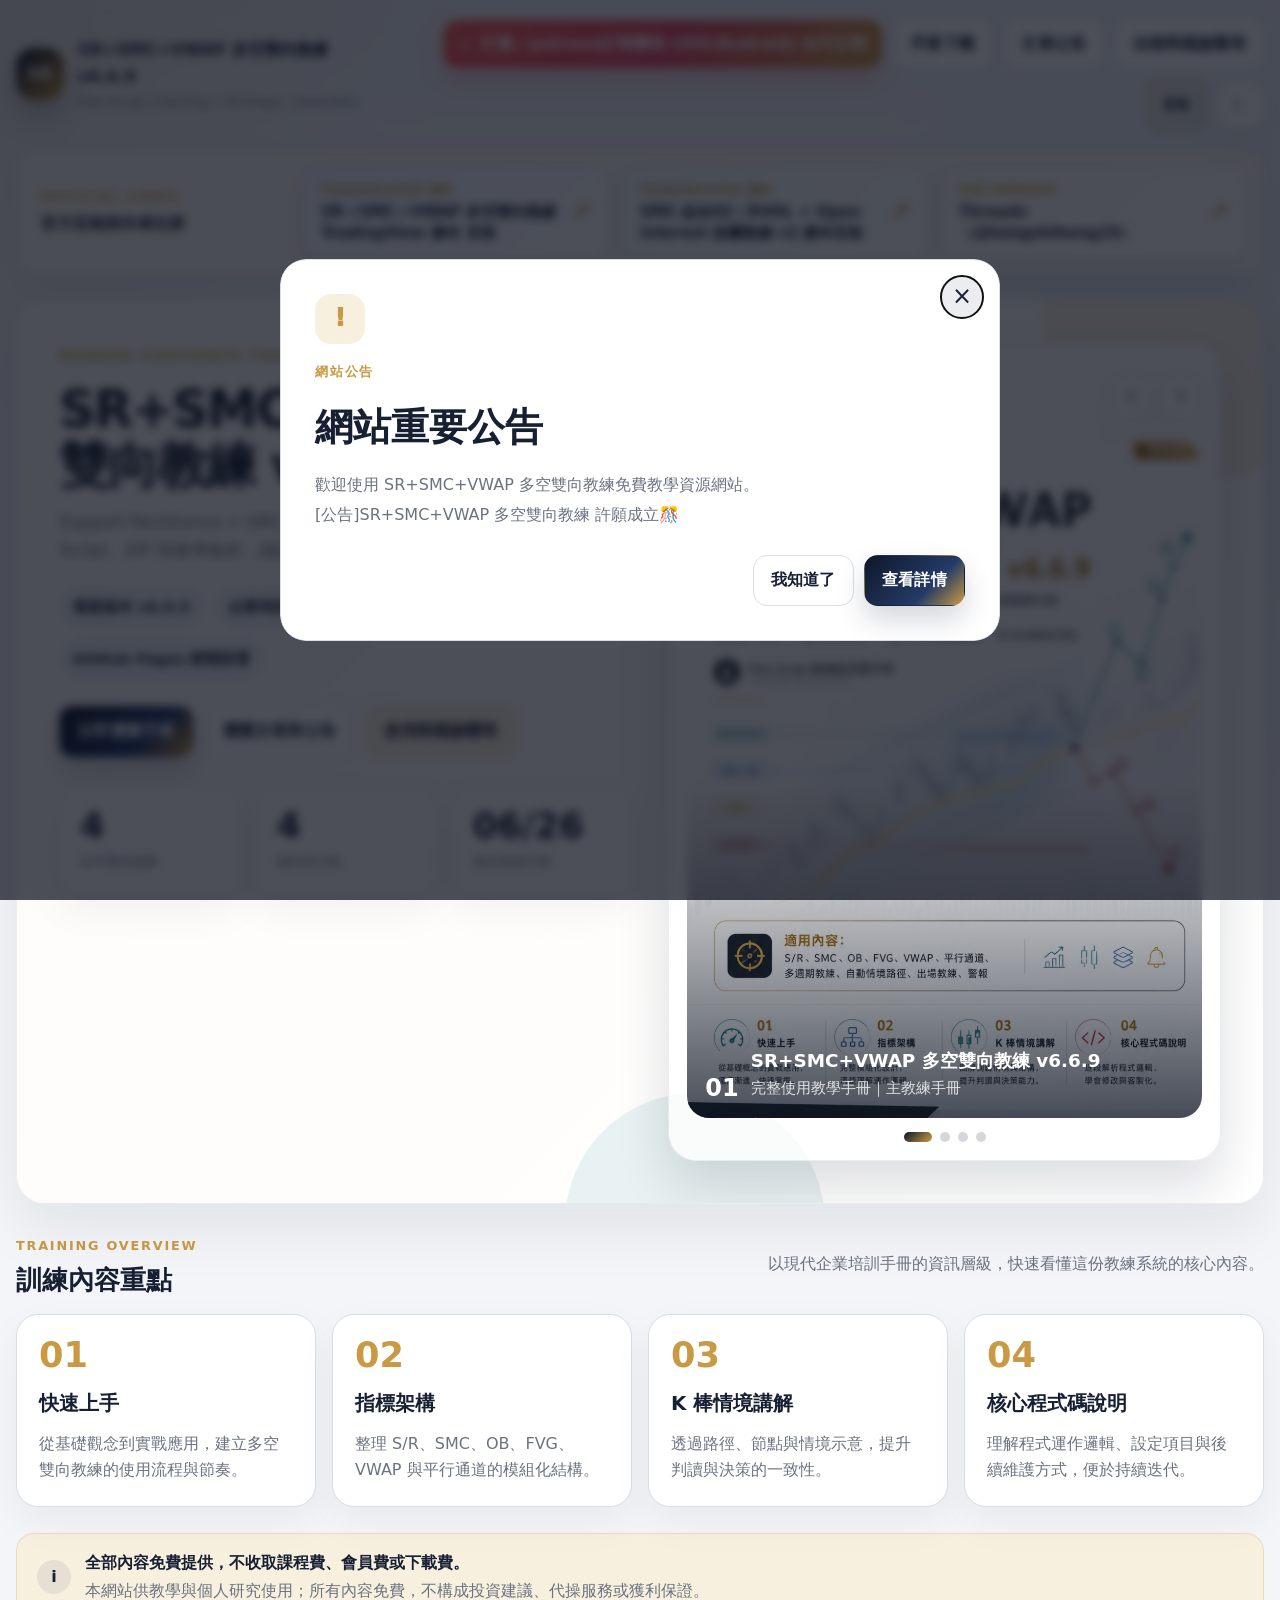
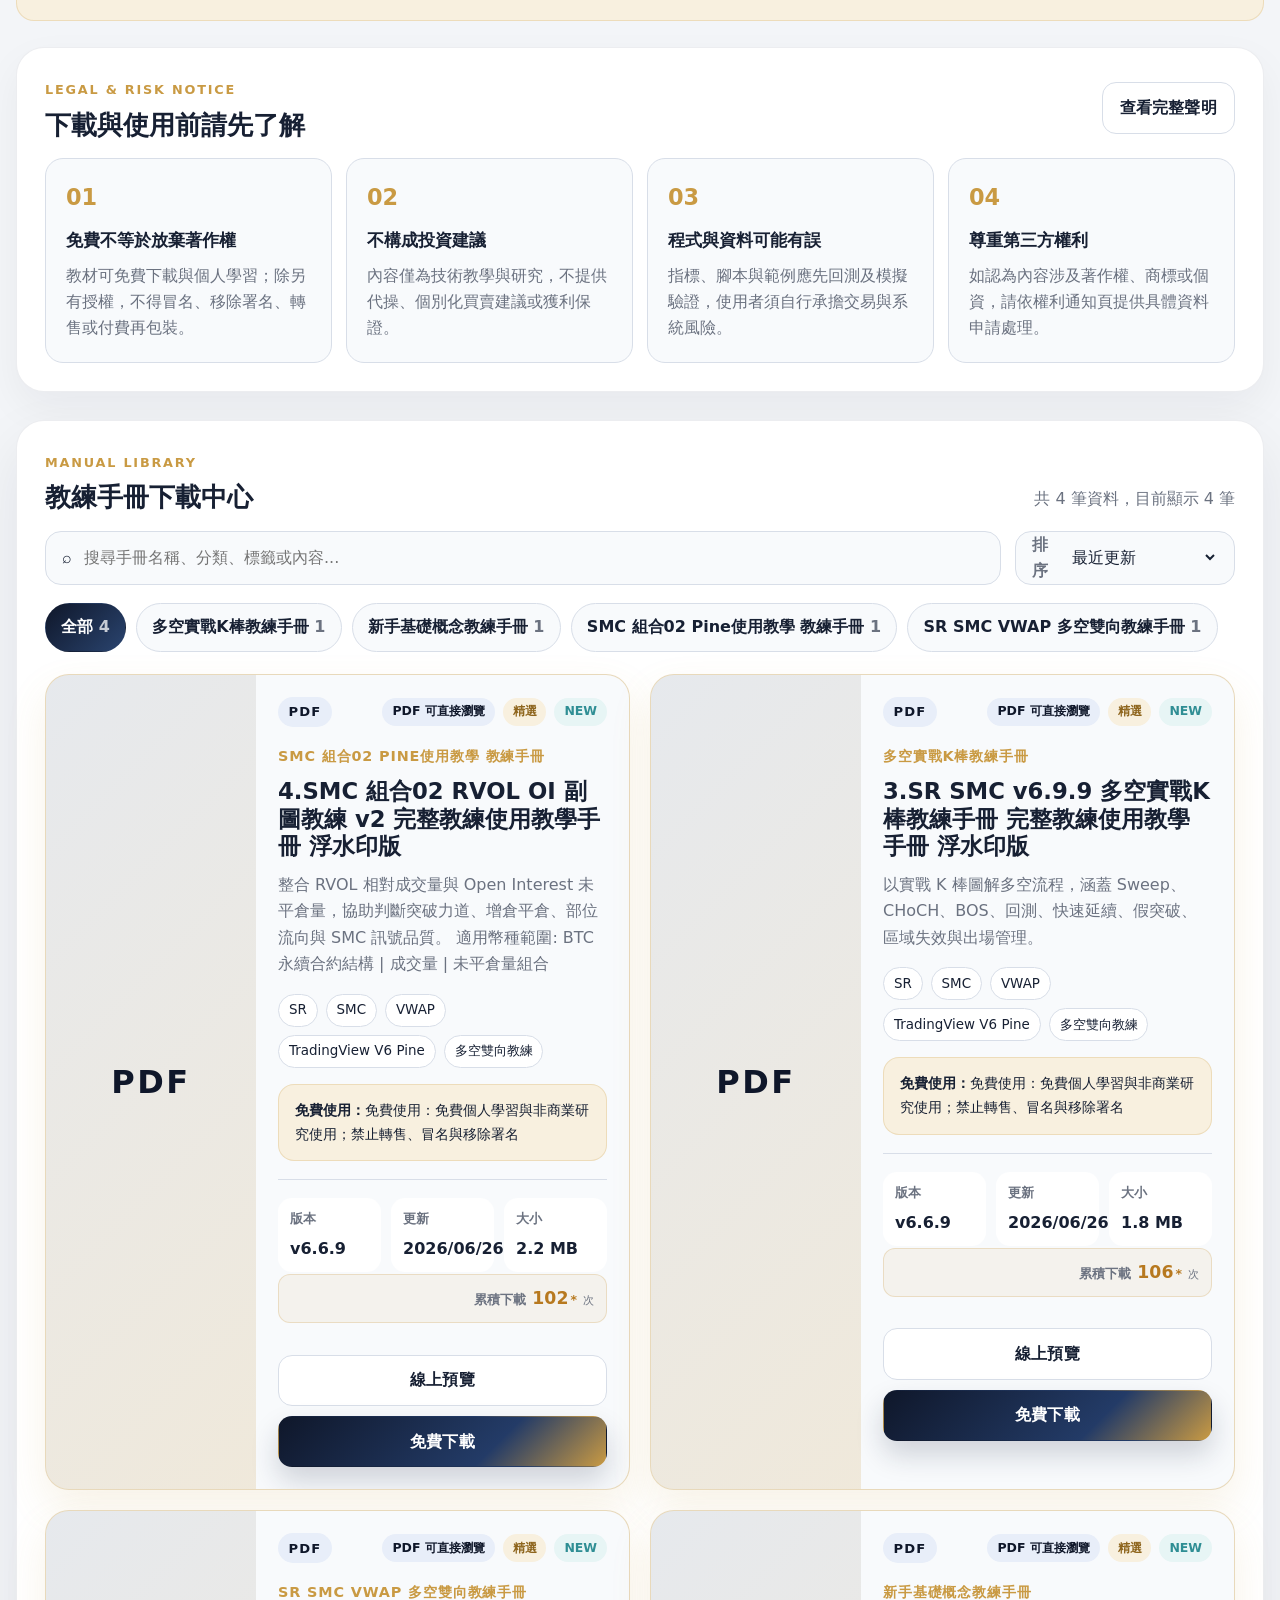
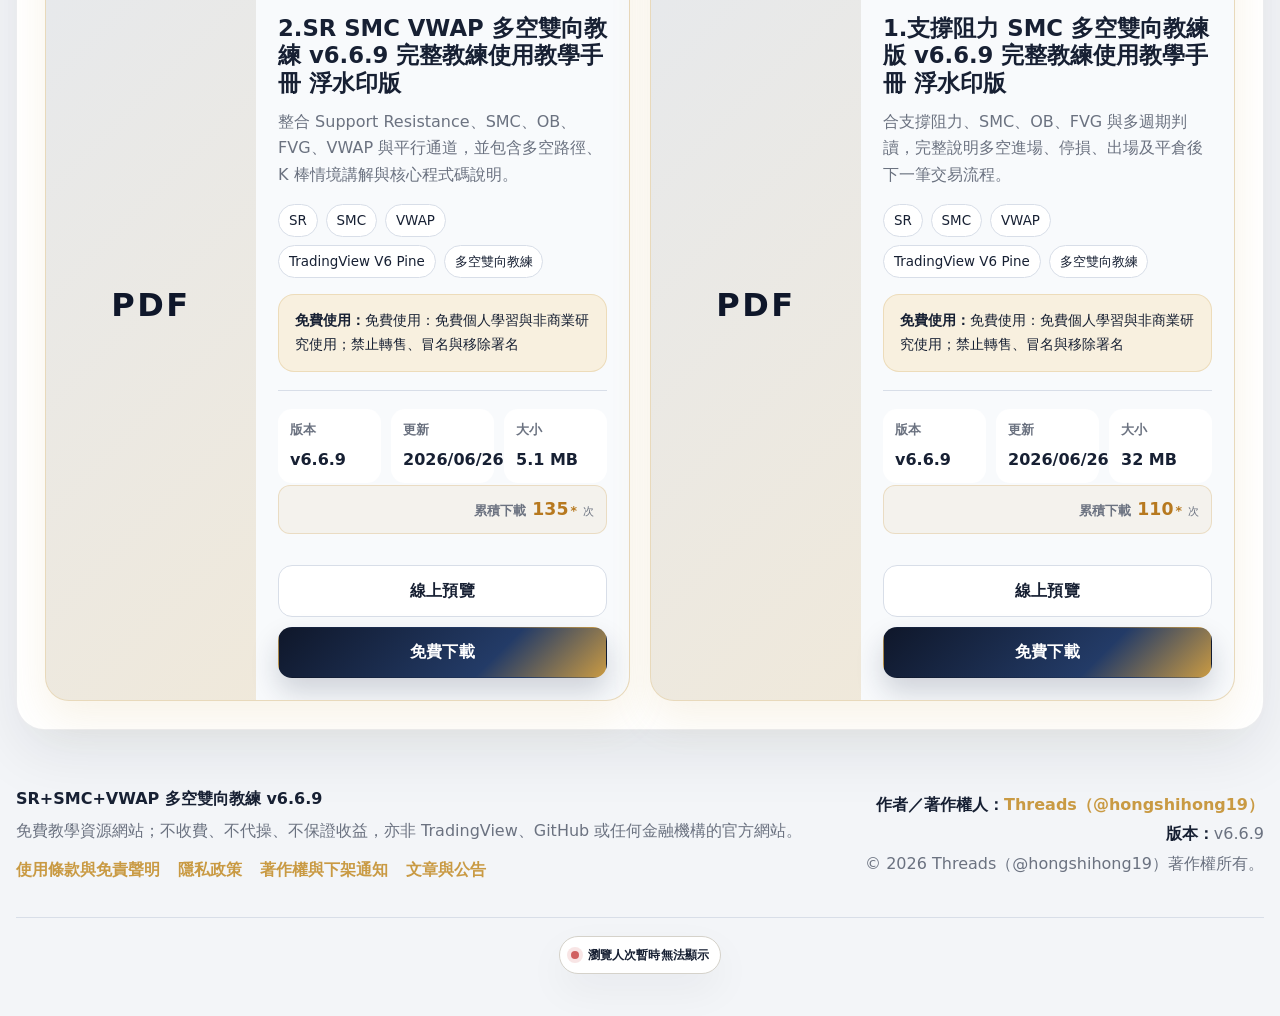
==== commit 4c29b361: "Update manual website" ====
--- a/docs/index.html
+++ b/docs/index.html
@@ -7,9 +7,9 @@
   <meta name="description" content="SR+SMC+VWAP 多空雙向教練 v6.6.9 下載中心，集中整理教練手冊、Pine Script 教材與學習檔案。">
   <meta name="theme-color" content="#14213d">
   <title>SR+SMC+VWAP 多空雙向教練 v6.6.9</title>
-  <link rel="stylesheet" href="assets/css/style.css?v=8.1.15">
-  <script src="assets/js/i18n.js?v=8.1.15"></script>
-  <script src="assets/js/visitor-counter.js?v=8.1.15" defer></script>
+  <link rel="stylesheet" href="assets/css/style.css?v=8.1.16">
+  <script src="assets/js/i18n.js?v=8.1.16"></script>
+  <script src="assets/js/visitor-counter.js?v=8.1.16" defer></script>
 </head>
 <body>
   <div class="page-shell">
@@ -321,9 +321,9 @@
     </div>
   </dialog>
 
-  <script src="assets/js/manuals-data.js?v=8.1.15"></script>
-  <script src="assets/js/site-announcement.js?v=8.1.15"></script>
+  <script src="assets/js/manuals-data.js?v=8.1.16"></script>
+  <script src="assets/js/site-announcement.js?v=8.1.16"></script>
   <script src="assets/js/pdf-lib.min.js"></script>
-  <script src="assets/js/app.js?v=8.1.15"></script>
+  <script src="assets/js/app.js?v=8.1.16"></script>
 </body>
 </html>
--- a/docs/assets/css/style.css
+++ b/docs/assets/css/style.css
@@ -1885,14 +1885,25 @@
   .footer-copyright { text-align: left; }
 }
 
-/* v8.1.9｜固定顯示的公開網站瀏覽人次 */
+/* v8.1.16｜公開網站瀏覽人次移至頁尾，避免遮擋頁首按鈕 */
+.site-footer {
+  flex-wrap: wrap;
+}
+.site-footer__visitor-counter {
+  flex: 1 0 100%;
+  width: 100%;
+  display: flex;
+  align-items: center;
+  justify-content: center;
+  margin-top: 14px;
+  padding-top: 18px;
+  border-top: 1px solid var(--line);
+}
 .global-visitor-counter {
-  position: fixed;
-  top: max(8px, env(safe-area-inset-top));
-  left: 50%;
-  z-index: 1000;
+  position: static;
+  z-index: auto;
   min-height: 38px;
-  max-width: min(calc(100vw - 28px), 420px);
+  max-width: min(100%, 420px);
   display: inline-flex;
   align-items: center;
   justify-content: center;
@@ -1901,12 +1912,10 @@
   border: 1px solid color-mix(in srgb, var(--line) 82%, var(--gold) 18%);
   border-radius: 999px;
   color: var(--text);
-  background: color-mix(in srgb, var(--surface) 88%, transparent);
-  box-shadow: 0 12px 30px rgba(15, 23, 42, 0.16);
-  backdrop-filter: blur(16px) saturate(1.12);
-  -webkit-backdrop-filter: blur(16px) saturate(1.12);
-  transform: translateX(-50%);
-  pointer-events: none;
+  background: var(--surface);
+  box-shadow: var(--shadow-soft);
+  transform: none;
+  pointer-events: auto;
   white-space: nowrap;
   font-size: 0.78rem;
   font-weight: 850;
@@ -1943,21 +1952,19 @@
   box-shadow: 0 0 0 4px color-mix(in srgb, var(--danger) 16%, transparent);
 }
 @media (max-width: 780px) {
+  .site-footer__visitor-counter {
+    justify-content: flex-start;
+    margin-top: 10px;
+    padding-top: 14px;
+  }
   .global-visitor-counter {
-    top: max(6px, env(safe-area-inset-top));
     min-height: 34px;
-    max-width: calc(100vw - 20px);
+    max-width: 100%;
     padding: 5px 9px;
+    white-space: normal;
     font-size: 0.72rem;
   }
   .global-visitor-counter__badge { height: 21px; }
-}
-@media (prefers-reduced-transparency: reduce) {
-  .global-visitor-counter {
-    background: var(--surface);
-    backdrop-filter: none;
-    -webkit-backdrop-filter: none;
-  }
 }
 
 
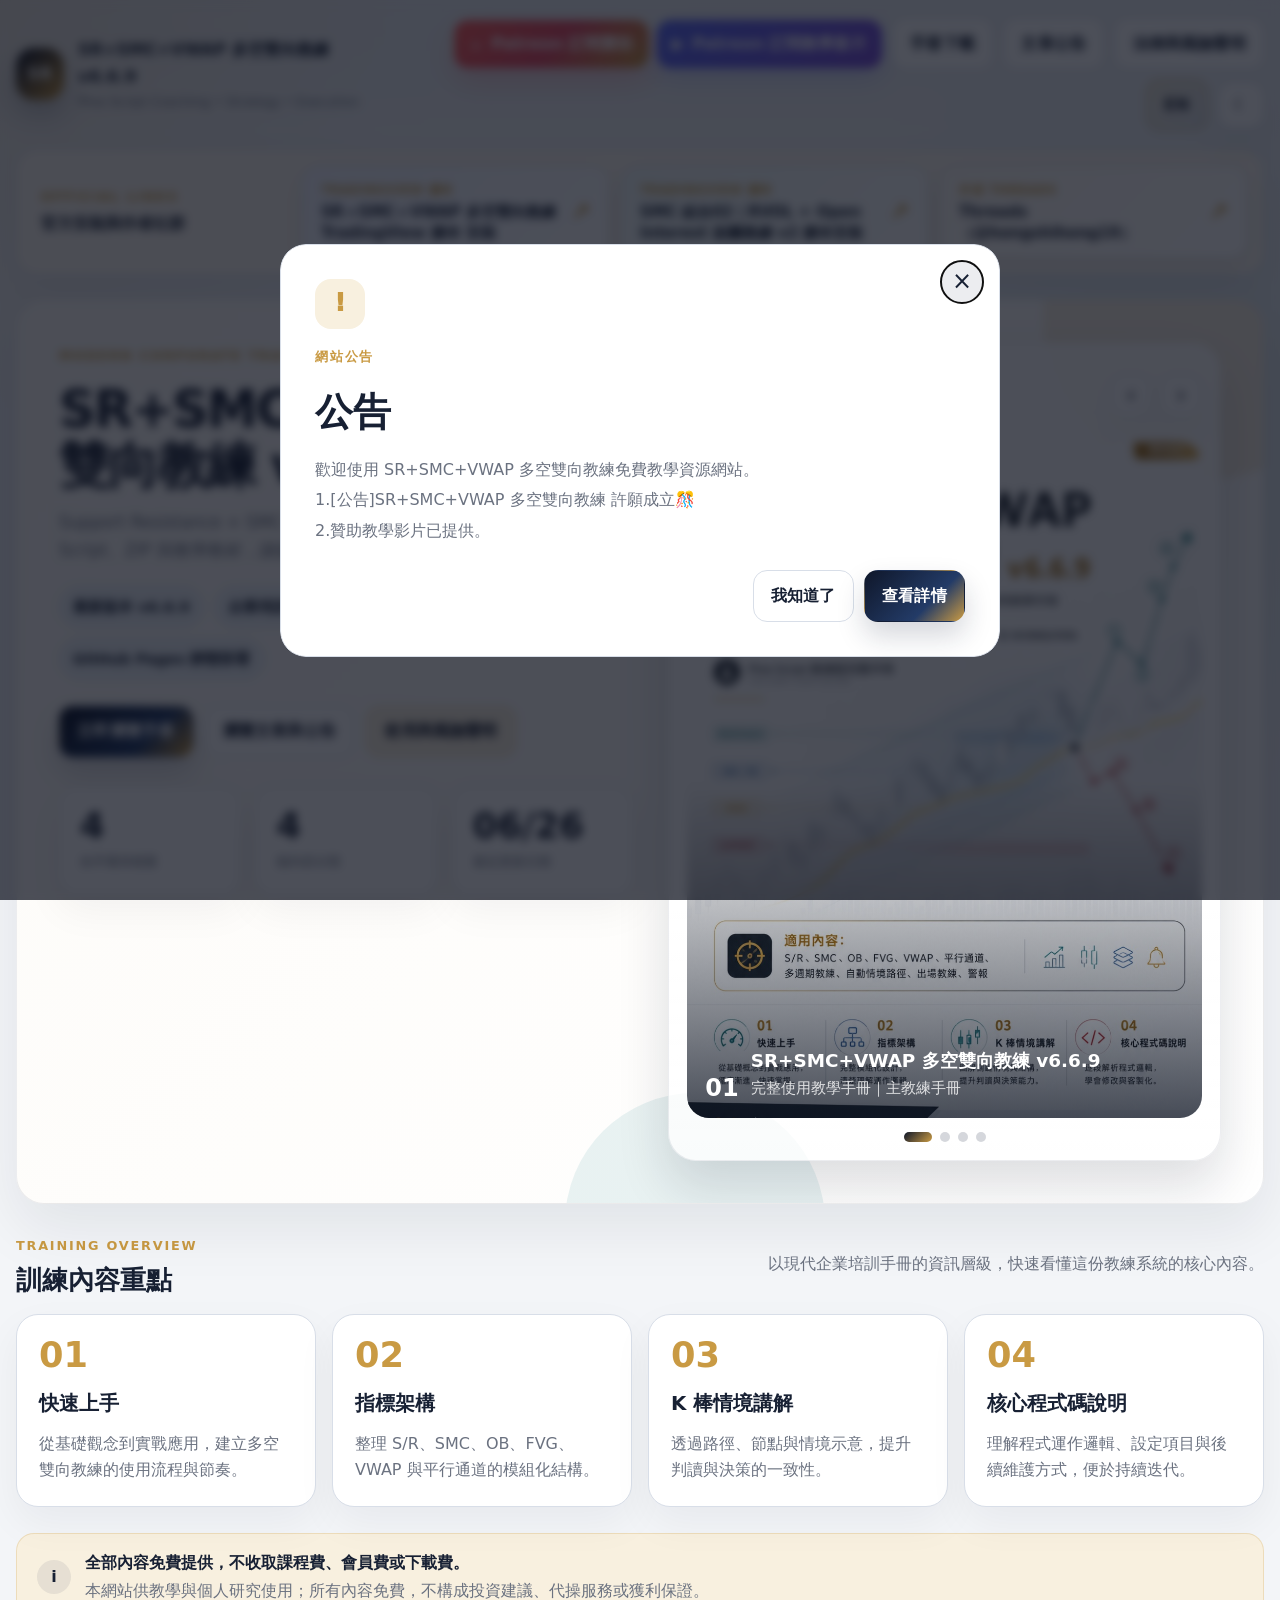
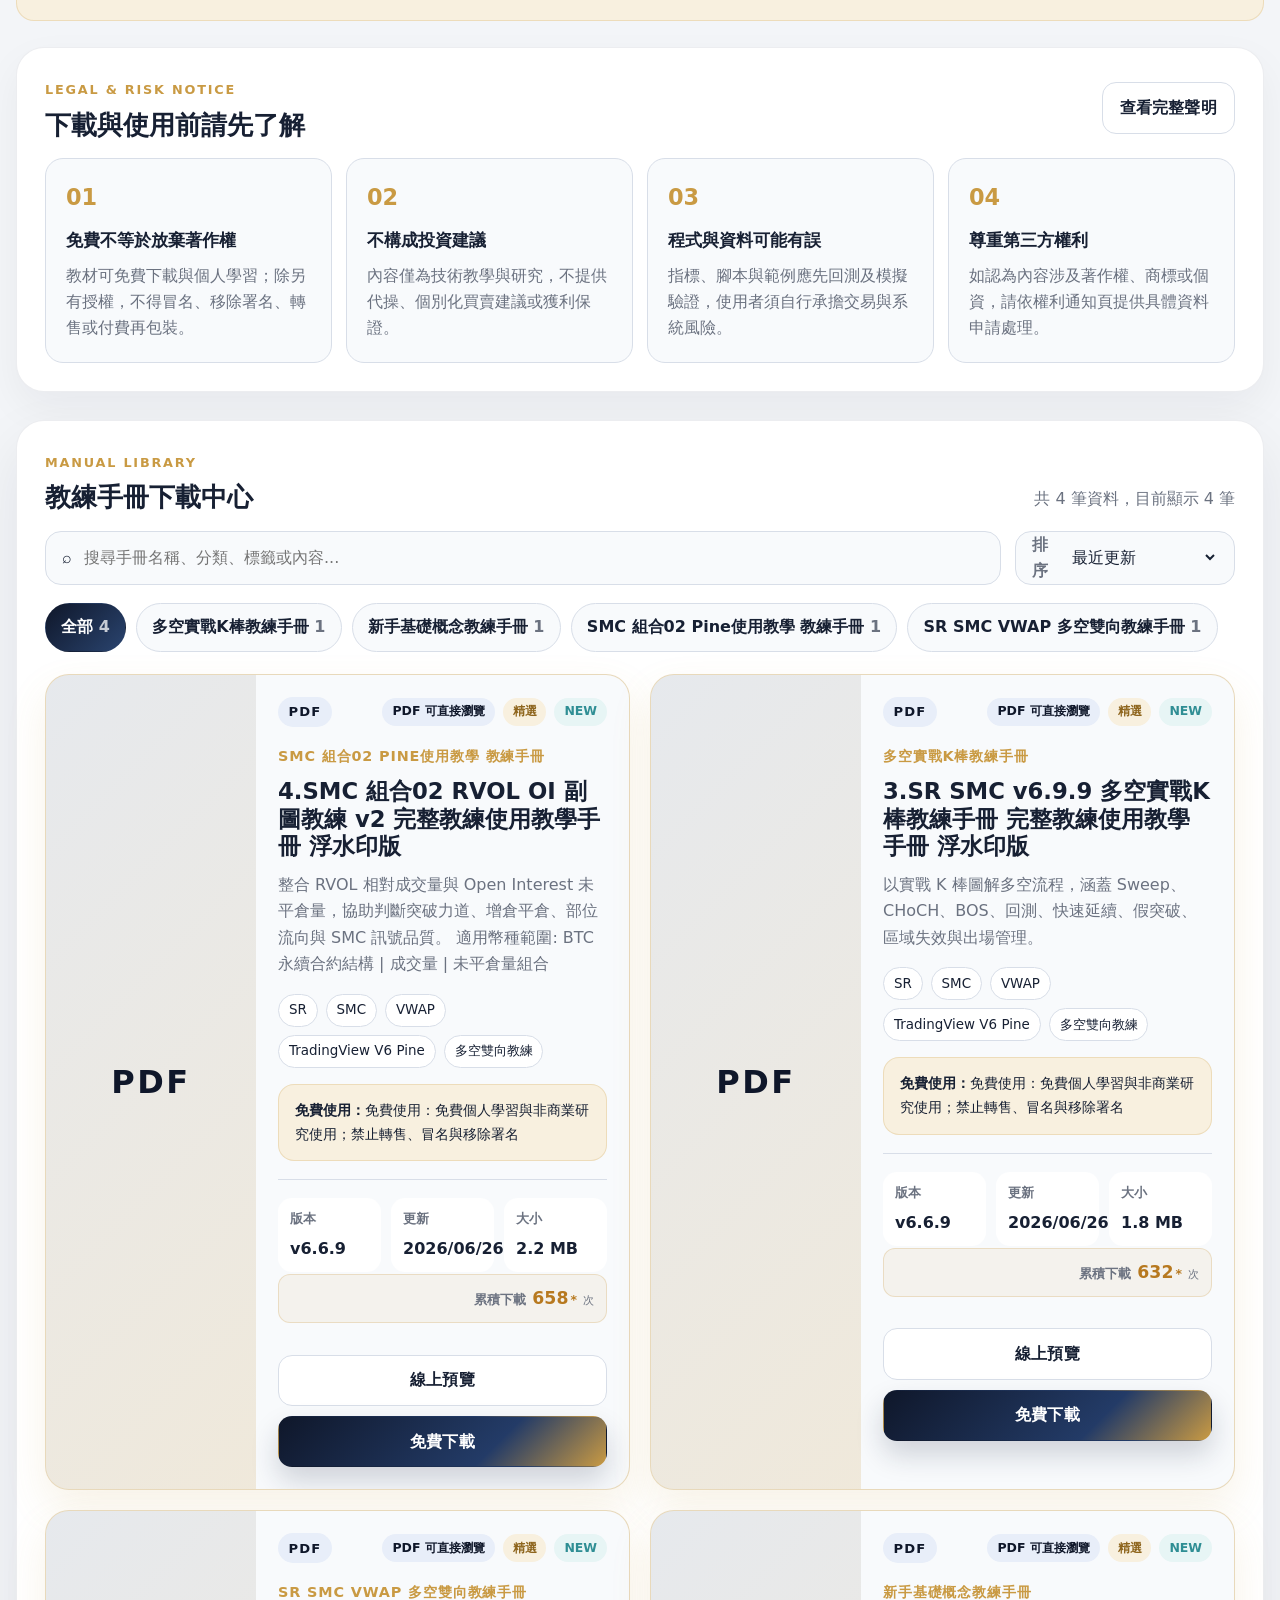
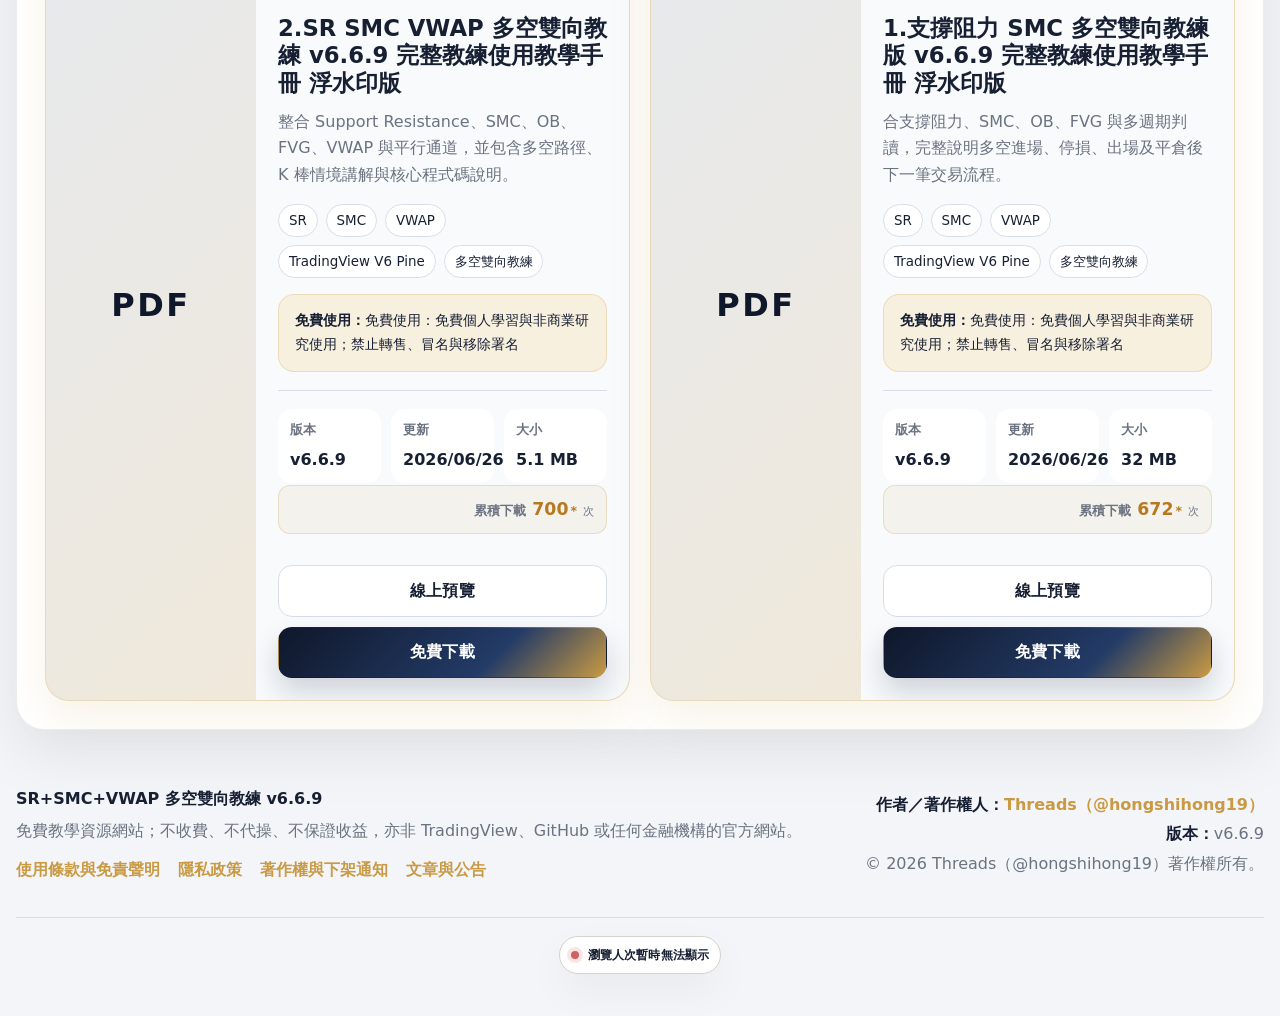
==== commit 3eecc5ef: "Update manual website" ====
--- a/docs/index.html
+++ b/docs/index.html
@@ -7,9 +7,9 @@
   <meta name="description" content="SR+SMC+VWAP 多空雙向教練 v6.6.9 下載中心，集中整理教練手冊、Pine Script 教材與學習檔案。">
   <meta name="theme-color" content="#14213d">
   <title>SR+SMC+VWAP 多空雙向教練 v6.6.9</title>
-  <link rel="stylesheet" href="assets/css/style.css?v=8.1.16">
-  <script src="assets/js/i18n.js?v=8.1.16"></script>
-  <script src="assets/js/visitor-counter.js?v=8.1.16" defer></script>
+  <link rel="stylesheet" href="assets/css/style.css?v=8.1.17">
+  <script src="assets/js/i18n.js?v=8.1.17"></script>
+  <script src="assets/js/visitor-counter.js?v=8.1.17" defer></script>
 </head>
 <body>
   <div class="page-shell">
@@ -321,9 +321,23 @@
     </div>
   </dialog>
 
-  <script src="assets/js/manuals-data.js?v=8.1.16"></script>
-  <script src="assets/js/site-announcement.js?v=8.1.16"></script>
+  <dialog id="videoDialog" class="homepage-video-dialog" aria-labelledby="videoDialogTitle">
+    <div class="homepage-video-dialog-shell">
+      <button id="videoDialogClose" class="dialog-close homepage-video-close" type="button" aria-label="關閉影片">×</button>
+      <div class="homepage-video-heading">
+        <span class="eyebrow">Tutorial Video</span>
+        <h2 id="videoDialogTitle">教學影片</h2>
+        <p id="videoDialogDescription"></p>
+      </div>
+      <div class="homepage-video-frame">
+        <video id="homepageVideoPlayer" controls playsinline preload="metadata">您的瀏覽器不支援 HTML5 影片播放。</video>
+      </div>
+    </div>
+  </dialog>
+
+  <script src="assets/js/manuals-data.js?v=8.1.17"></script>
+  <script src="assets/js/site-announcement.js?v=8.1.17"></script>
   <script src="assets/js/pdf-lib.min.js"></script>
-  <script src="assets/js/app.js?v=8.1.16"></script>
+  <script src="assets/js/app.js?v=8.1.17"></script>
 </body>
 </html>
--- a/docs/assets/css/style.css
+++ b/docs/assets/css/style.css
@@ -2050,3 +2050,19 @@
 
 /* v8.1.15：Threads 官方嵌入自動高度 */
 .article-embed-frame.is-threads-embed{min-height:240px;background:transparent}
+
+
+/* v8.1.17｜首頁教學影片按鈕與頁內彈窗播放器 */
+.button-video{background:linear-gradient(135deg,#5b6cf9,#7b4fd8);border-color:transparent;color:#fff;box-shadow:0 10px 24px rgba(91,108,249,.24)}
+.button-video:hover{transform:translateY(-1px);box-shadow:0 14px 30px rgba(91,108,249,.32)}
+.button-video:focus-visible{outline:3px solid rgba(91,108,249,.3);outline-offset:3px}
+.homepage-video-dialog{width:min(760px,calc(100vw - 28px));max-height:92vh;padding:0;border:0;border-radius:26px;background:transparent;color:var(--text);overflow:visible}
+.homepage-video-dialog::backdrop{background:rgba(7,12,24,.74);backdrop-filter:blur(5px)}
+.homepage-video-dialog-shell{position:relative;max-height:92vh;overflow:auto;padding:26px;border:1px solid var(--line);border-radius:26px;background:var(--surface);box-shadow:0 32px 90px rgba(6,12,24,.34)}
+.homepage-video-close{position:absolute;top:14px;right:14px;z-index:2;background:var(--surface-soft)}
+.homepage-video-heading{padding-right:52px;margin-bottom:18px}
+.homepage-video-heading h2{margin:6px 0 8px;font-size:clamp(1.35rem,3vw,2rem)}
+.homepage-video-heading p{margin:0;color:var(--muted);line-height:1.75}
+.homepage-video-frame{display:flex;justify-content:center;align-items:center;min-height:240px;padding:12px;border-radius:20px;background:#05070c;overflow:hidden}
+.homepage-video-frame video{display:block;width:auto;max-width:100%;height:auto;max-height:68vh;border-radius:12px;background:#000}
+@media (max-width:620px){.homepage-video-dialog-shell{padding:18px}.homepage-video-frame{min-height:180px;padding:8px}.homepage-video-frame video{max-height:62vh}.homepage-video-heading{padding-right:44px}}
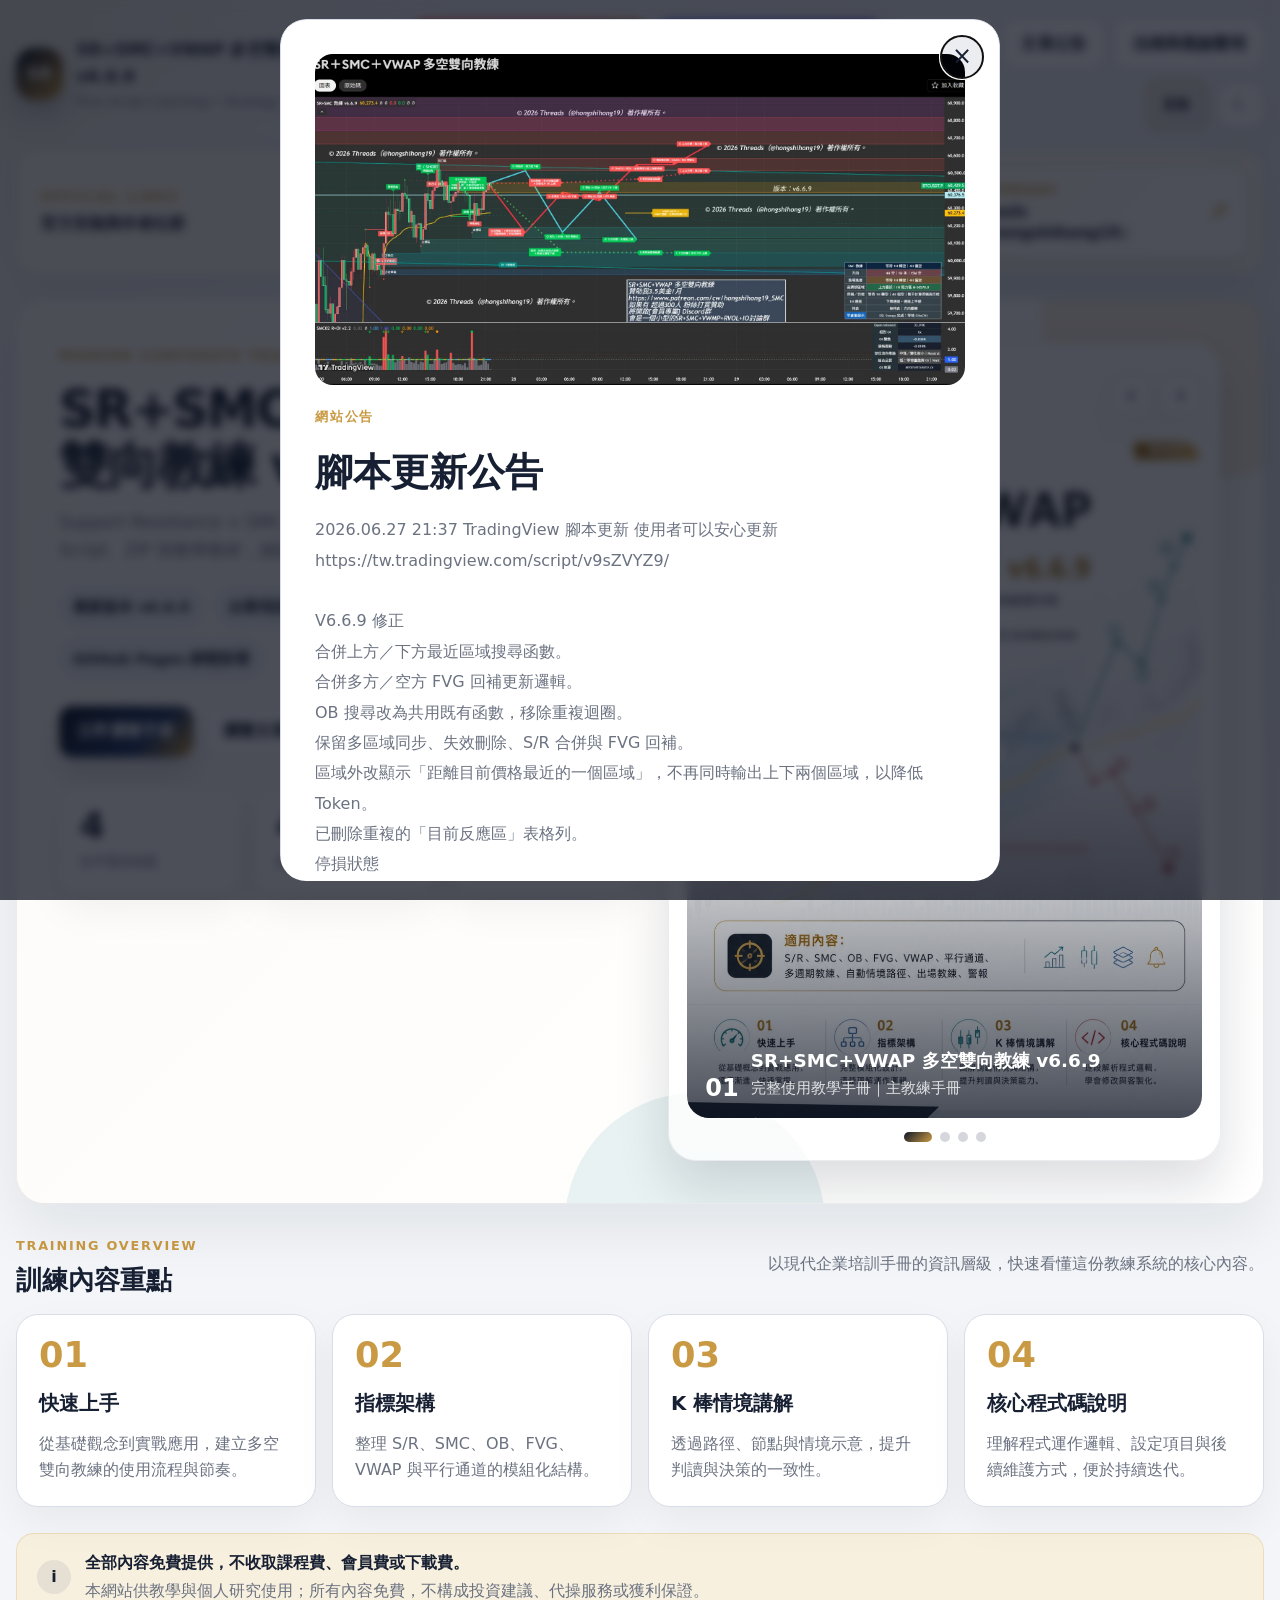
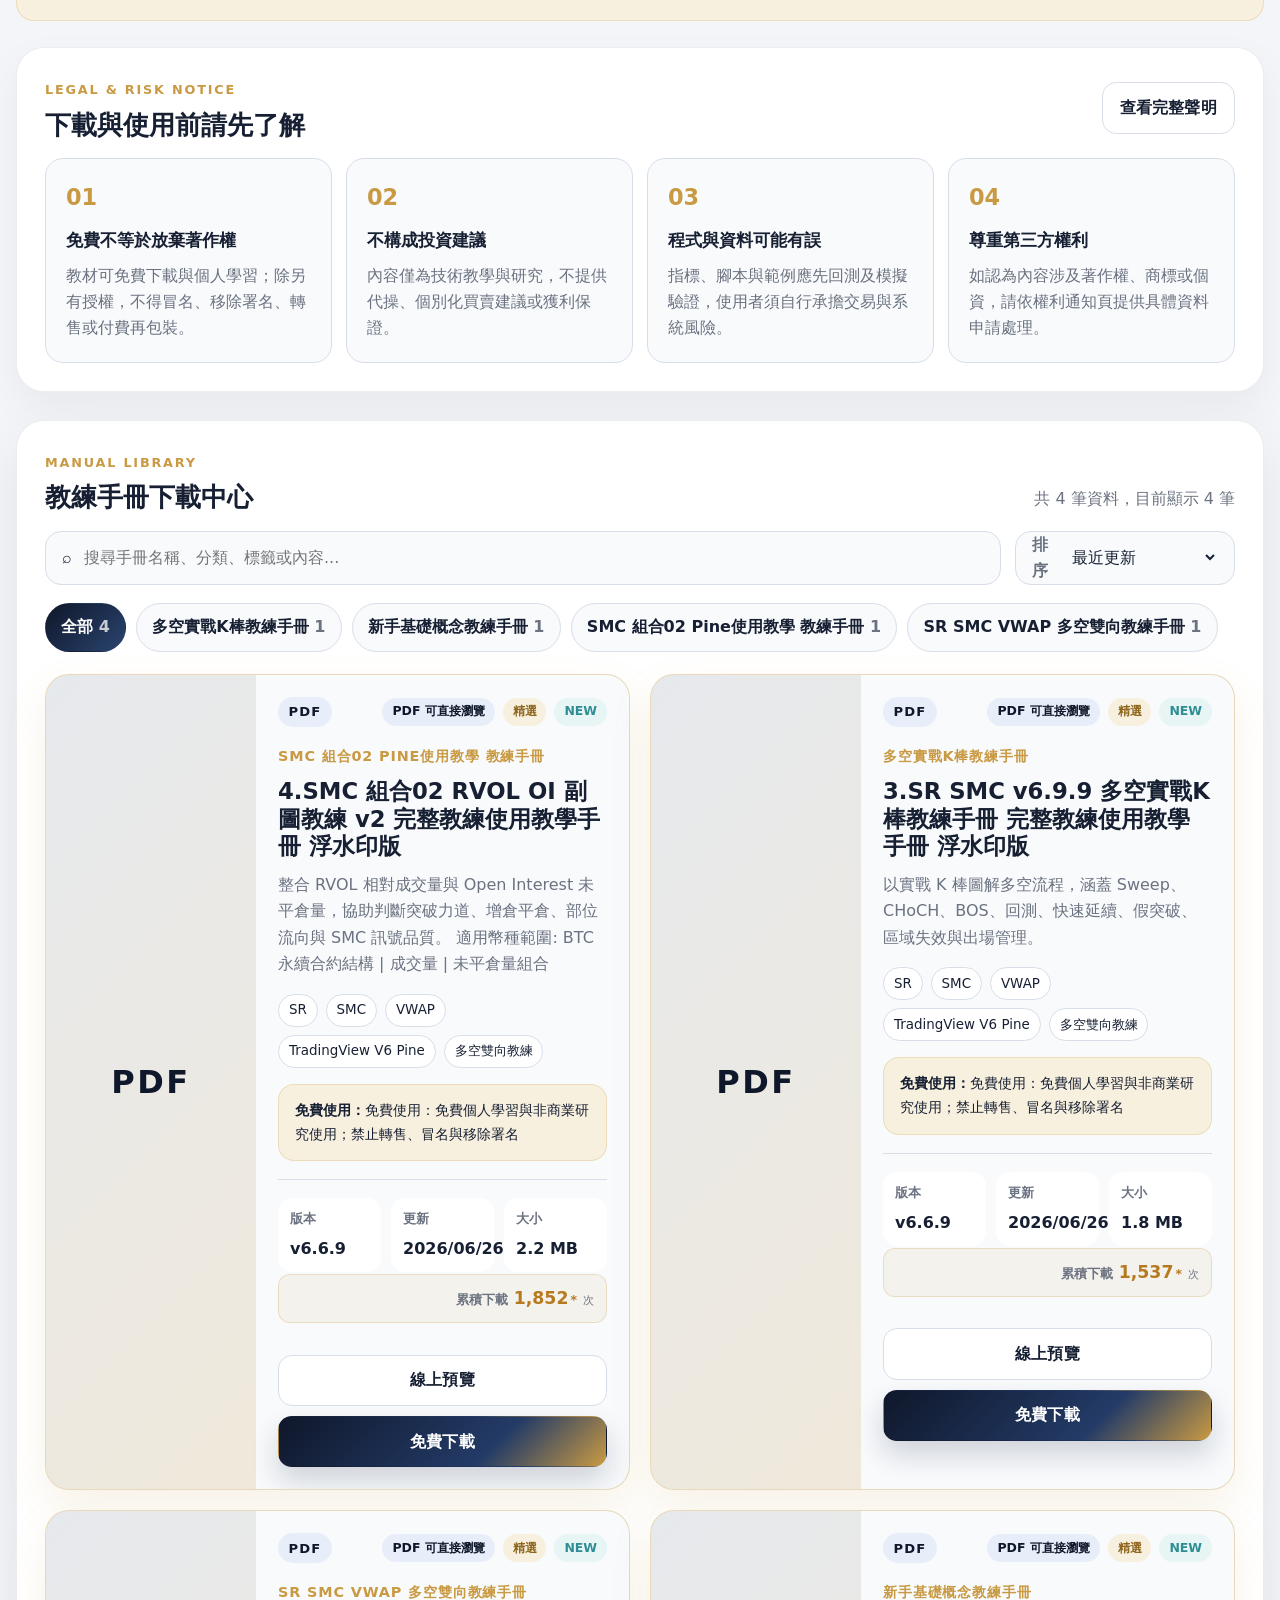
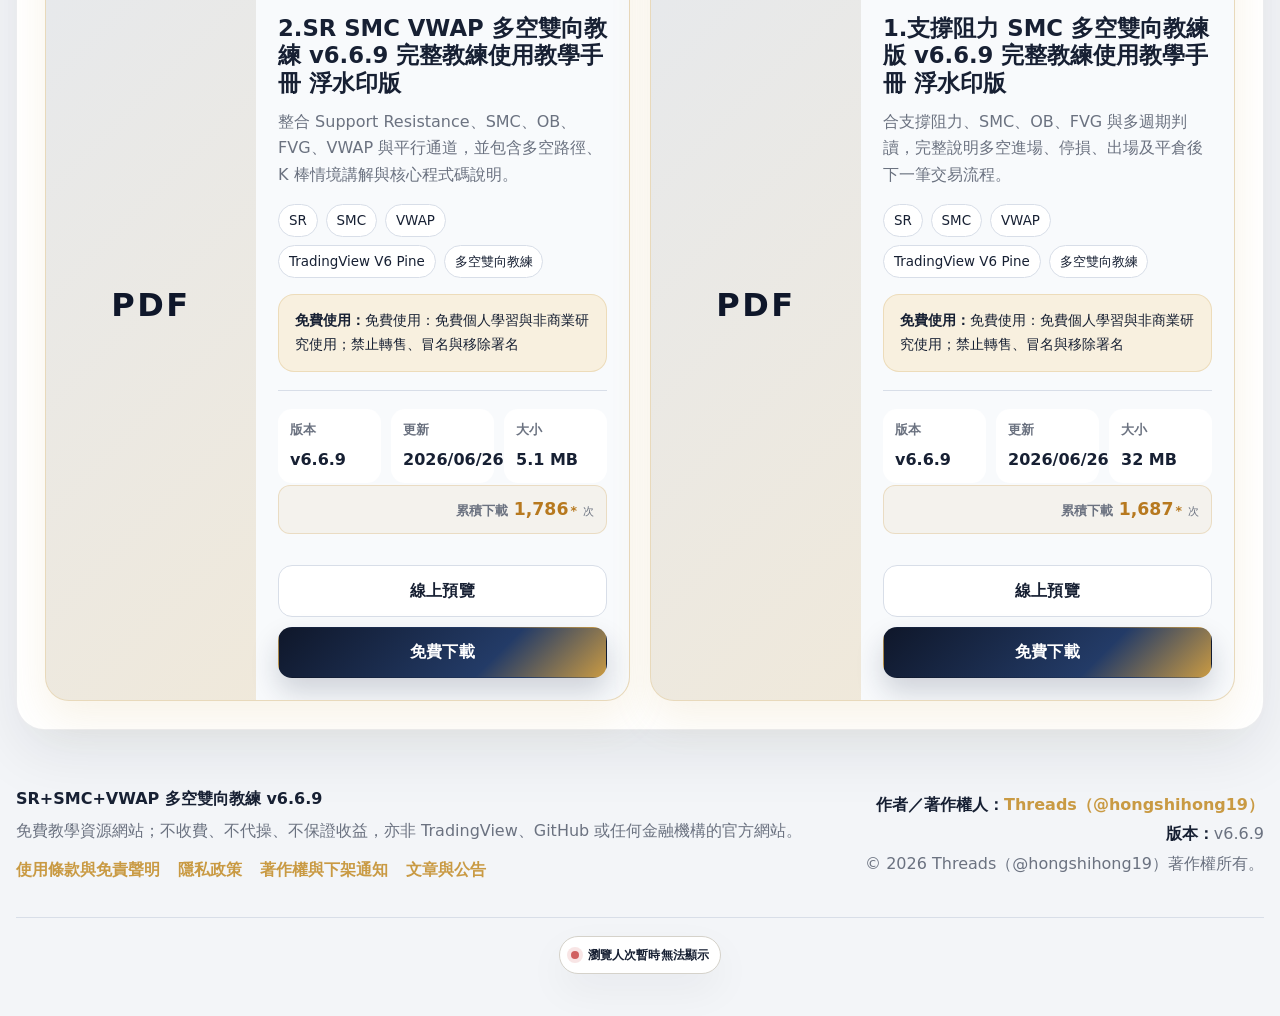
==== commit 5a157001: "Update manual website" ====
--- a/docs/index.html
+++ b/docs/index.html
@@ -7,9 +7,9 @@
   <meta name="description" content="SR+SMC+VWAP 多空雙向教練 v6.6.9 下載中心，集中整理教練手冊、Pine Script 教材與學習檔案。">
   <meta name="theme-color" content="#14213d">
   <title>SR+SMC+VWAP 多空雙向教練 v6.6.9</title>
-  <link rel="stylesheet" href="assets/css/style.css?v=8.1.17">
-  <script src="assets/js/i18n.js?v=8.1.17"></script>
-  <script src="assets/js/visitor-counter.js?v=8.1.17" defer></script>
+  <link rel="stylesheet" href="assets/css/style.css?v=8.1.18">
+  <script src="assets/js/i18n.js?v=8.1.18"></script>
+  <script src="assets/js/visitor-counter.js?v=8.1.18" defer></script>
 </head>
 <body>
   <div class="page-shell">
@@ -91,7 +91,7 @@
             </article>
             <article class="stat-card">
               <span id="latestDate">—</span>
-              <small>最近更新日期</small>
+              <small>最近更新時間</small>
             </article>
           </div>
         </div>
@@ -335,9 +335,9 @@
     </div>
   </dialog>
 
-  <script src="assets/js/manuals-data.js?v=8.1.17"></script>
-  <script src="assets/js/site-announcement.js?v=8.1.17"></script>
+  <script src="assets/js/manuals-data.js?v=8.1.18"></script>
+  <script src="assets/js/site-announcement.js?v=8.1.18"></script>
   <script src="assets/js/pdf-lib.min.js"></script>
-  <script src="assets/js/app.js?v=8.1.17"></script>
+  <script src="assets/js/app.js?v=8.1.18"></script>
 </body>
 </html>
--- a/docs/assets/css/style.css
+++ b/docs/assets/css/style.css
@@ -309,6 +309,13 @@
   font-weight: 900;
   line-height: 1;
 }
+#latestDate {
+  font-size: clamp(1.02rem, 1.8vw, 1.42rem);
+  line-height: 1.3;
+  white-space: nowrap;
+  font-variant-numeric: tabular-nums;
+  letter-spacing: -0.02em;
+}
 .stat-card small {
   display: block;
   margin-top: 8px;
@@ -2052,7 +2059,7 @@
 .article-embed-frame.is-threads-embed{min-height:240px;background:transparent}
 
 
-/* v8.1.17｜首頁教學影片按鈕與頁內彈窗播放器 */
+/* v8.1.18｜首頁教學影片按鈕與頁內彈窗播放器 */
 .button-video{background:linear-gradient(135deg,#5b6cf9,#7b4fd8);border-color:transparent;color:#fff;box-shadow:0 10px 24px rgba(91,108,249,.24)}
 .button-video:hover{transform:translateY(-1px);box-shadow:0 14px 30px rgba(91,108,249,.32)}
 .button-video:focus-visible{outline:3px solid rgba(91,108,249,.3);outline-offset:3px}
@@ -2066,3 +2073,7 @@
 .homepage-video-frame{display:flex;justify-content:center;align-items:center;min-height:240px;padding:12px;border-radius:20px;background:#05070c;overflow:hidden}
 .homepage-video-frame video{display:block;width:auto;max-width:100%;height:auto;max-height:68vh;border-radius:12px;background:#000}
 @media (max-width:620px){.homepage-video-dialog-shell{padding:18px}.homepage-video-frame{min-height:180px;padding:8px}.homepage-video-frame video{max-height:62vh}.homepage-video-heading{padding-right:44px}}
+
+@media (max-width: 520px) {
+  #latestDate { white-space: normal; font-size: 1rem; }
+}
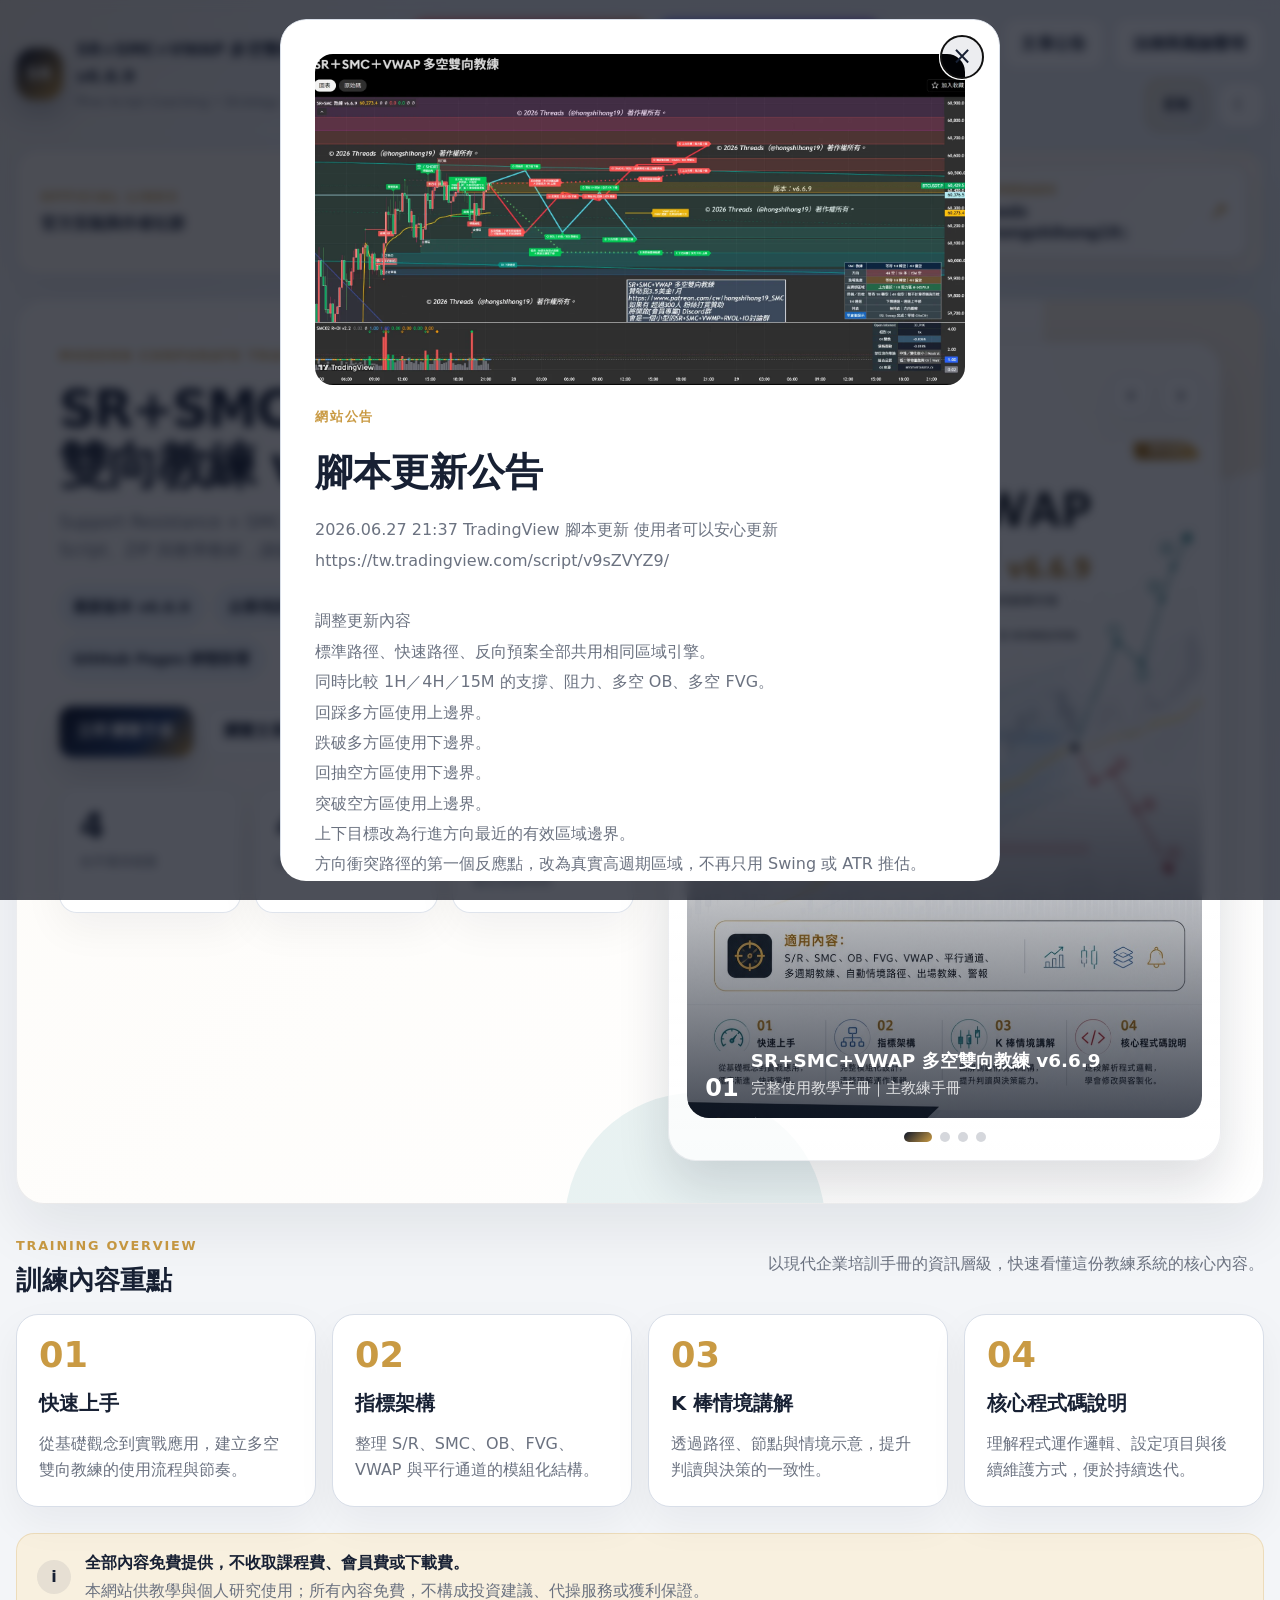
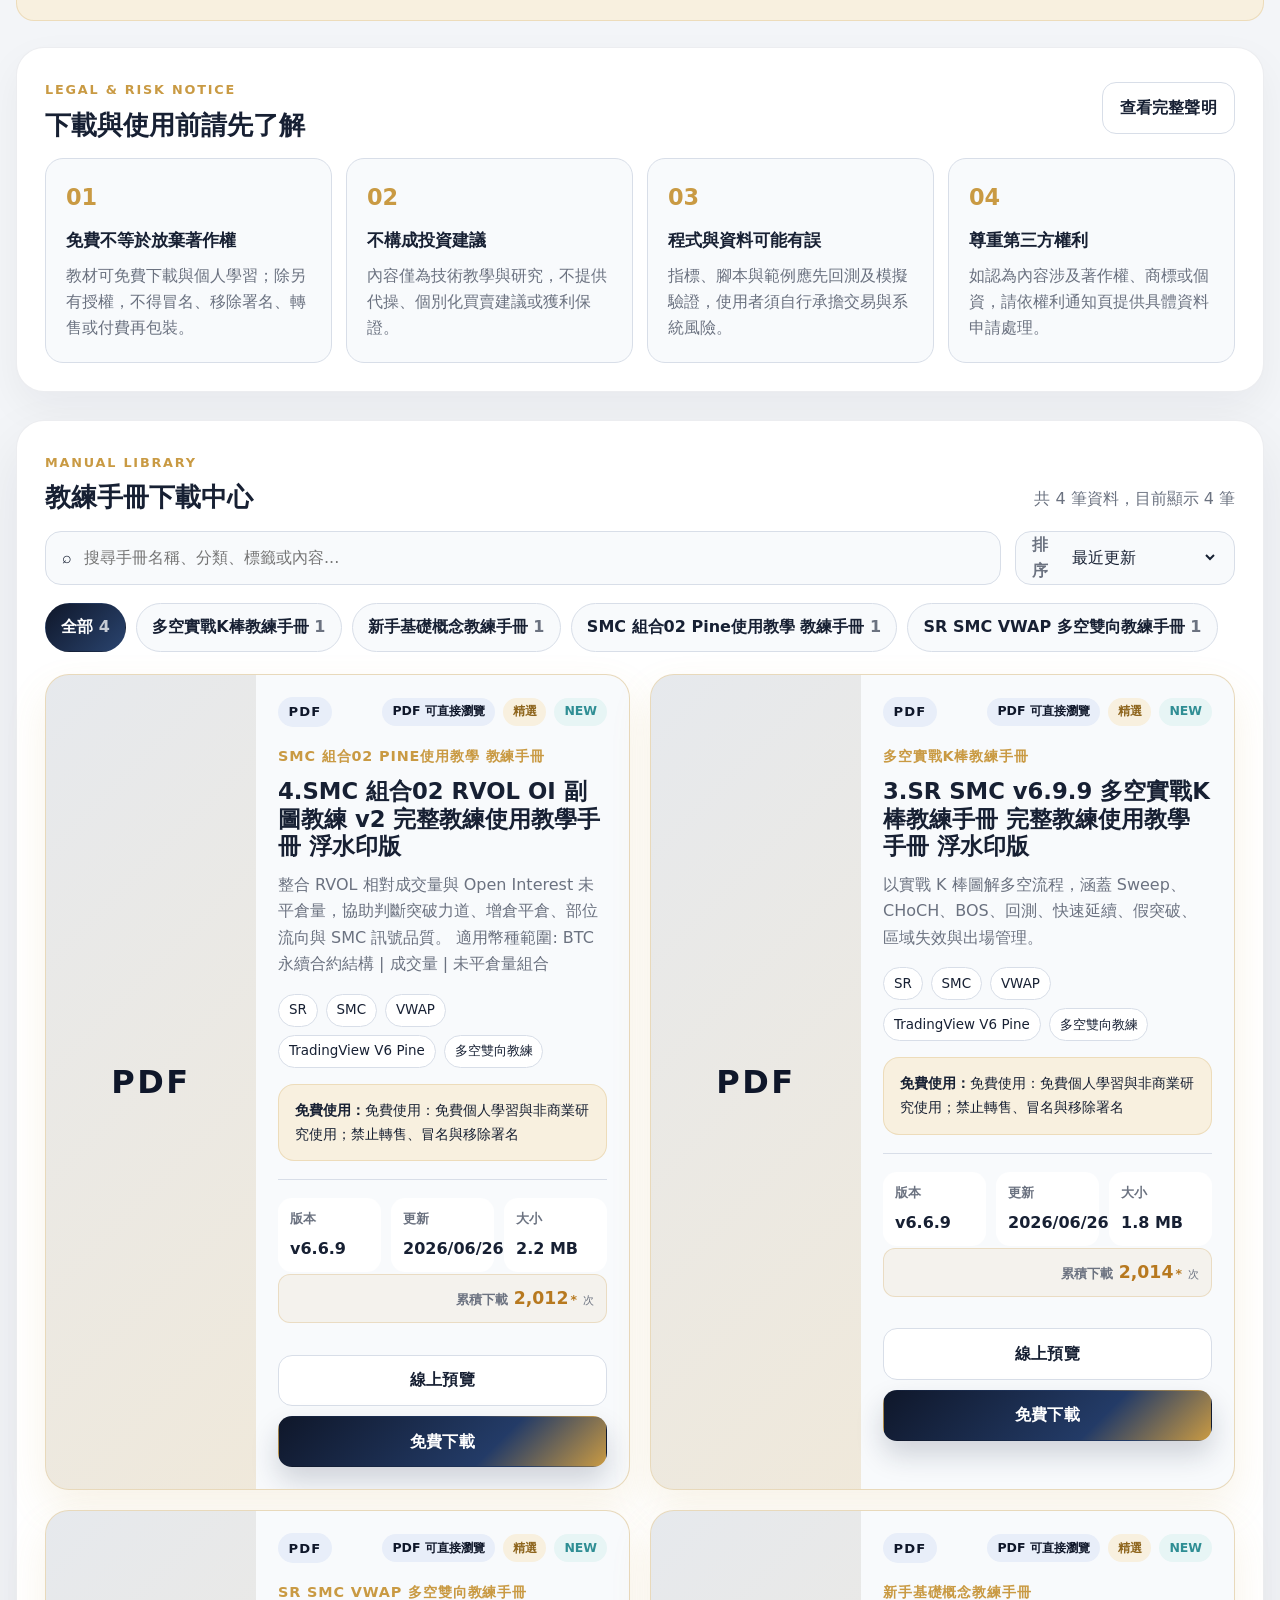
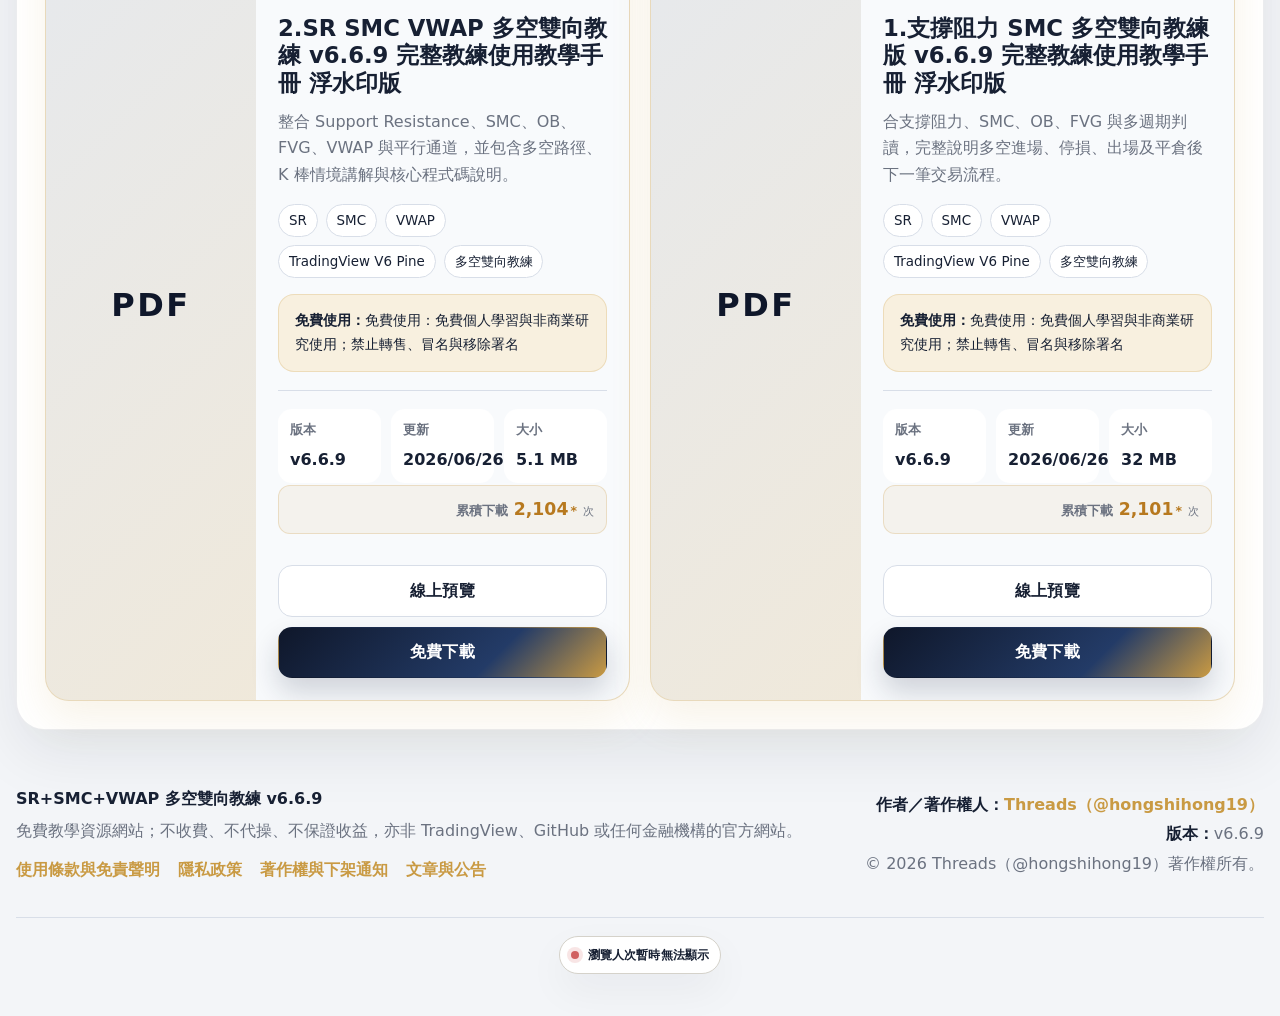
==== commit 05e912fa: "Update manual website" ====
--- a/docs/index.html
+++ b/docs/index.html
@@ -7,7 +7,7 @@
   <meta name="description" content="SR+SMC+VWAP 多空雙向教練 v6.6.9 下載中心，集中整理教練手冊、Pine Script 教材與學習檔案。">
   <meta name="theme-color" content="#14213d">
   <title>SR+SMC+VWAP 多空雙向教練 v6.6.9</title>
-  <link rel="stylesheet" href="assets/css/style.css?v=8.1.18">
+  <link rel="stylesheet" href="assets/css/style.css?v=8.1.20-date-auto">
   <script src="assets/js/i18n.js?v=8.1.18"></script>
   <script src="assets/js/visitor-counter.js?v=8.1.18" defer></script>
 </head>
@@ -335,9 +335,9 @@
     </div>
   </dialog>
 
-  <script src="assets/js/manuals-data.js?v=8.1.18"></script>
+  <script src="assets/js/manuals-data.js?v=8.1.20-date-auto"></script>
   <script src="assets/js/site-announcement.js?v=8.1.18"></script>
   <script src="assets/js/pdf-lib.min.js"></script>
-  <script src="assets/js/app.js?v=8.1.18"></script>
+  <script src="assets/js/app.js?v=8.1.20-date-auto"></script>
 </body>
 </html>
--- a/docs/assets/css/style.css
+++ b/docs/assets/css/style.css
@@ -310,11 +310,14 @@
   line-height: 1;
 }
 #latestDate {
-  font-size: clamp(1.02rem, 1.8vw, 1.42rem);
-  line-height: 1.3;
-  white-space: nowrap;
+  font-size: clamp(0.98rem, 1.55vw, 1.28rem);
+  line-height: 1.35;
+  white-space: normal;
+  word-break: keep-all;
+  overflow-wrap: normal;
   font-variant-numeric: tabular-nums;
   letter-spacing: -0.02em;
+  text-align: center;
 }
 .stat-card small {
   display: block;
@@ -2074,6 +2077,3 @@
 .homepage-video-frame video{display:block;width:auto;max-width:100%;height:auto;max-height:68vh;border-radius:12px;background:#000}
 @media (max-width:620px){.homepage-video-dialog-shell{padding:18px}.homepage-video-frame{min-height:180px;padding:8px}.homepage-video-frame video{max-height:62vh}.homepage-video-heading{padding-right:44px}}
 
-@media (max-width: 520px) {
-  #latestDate { white-space: normal; font-size: 1rem; }
-}
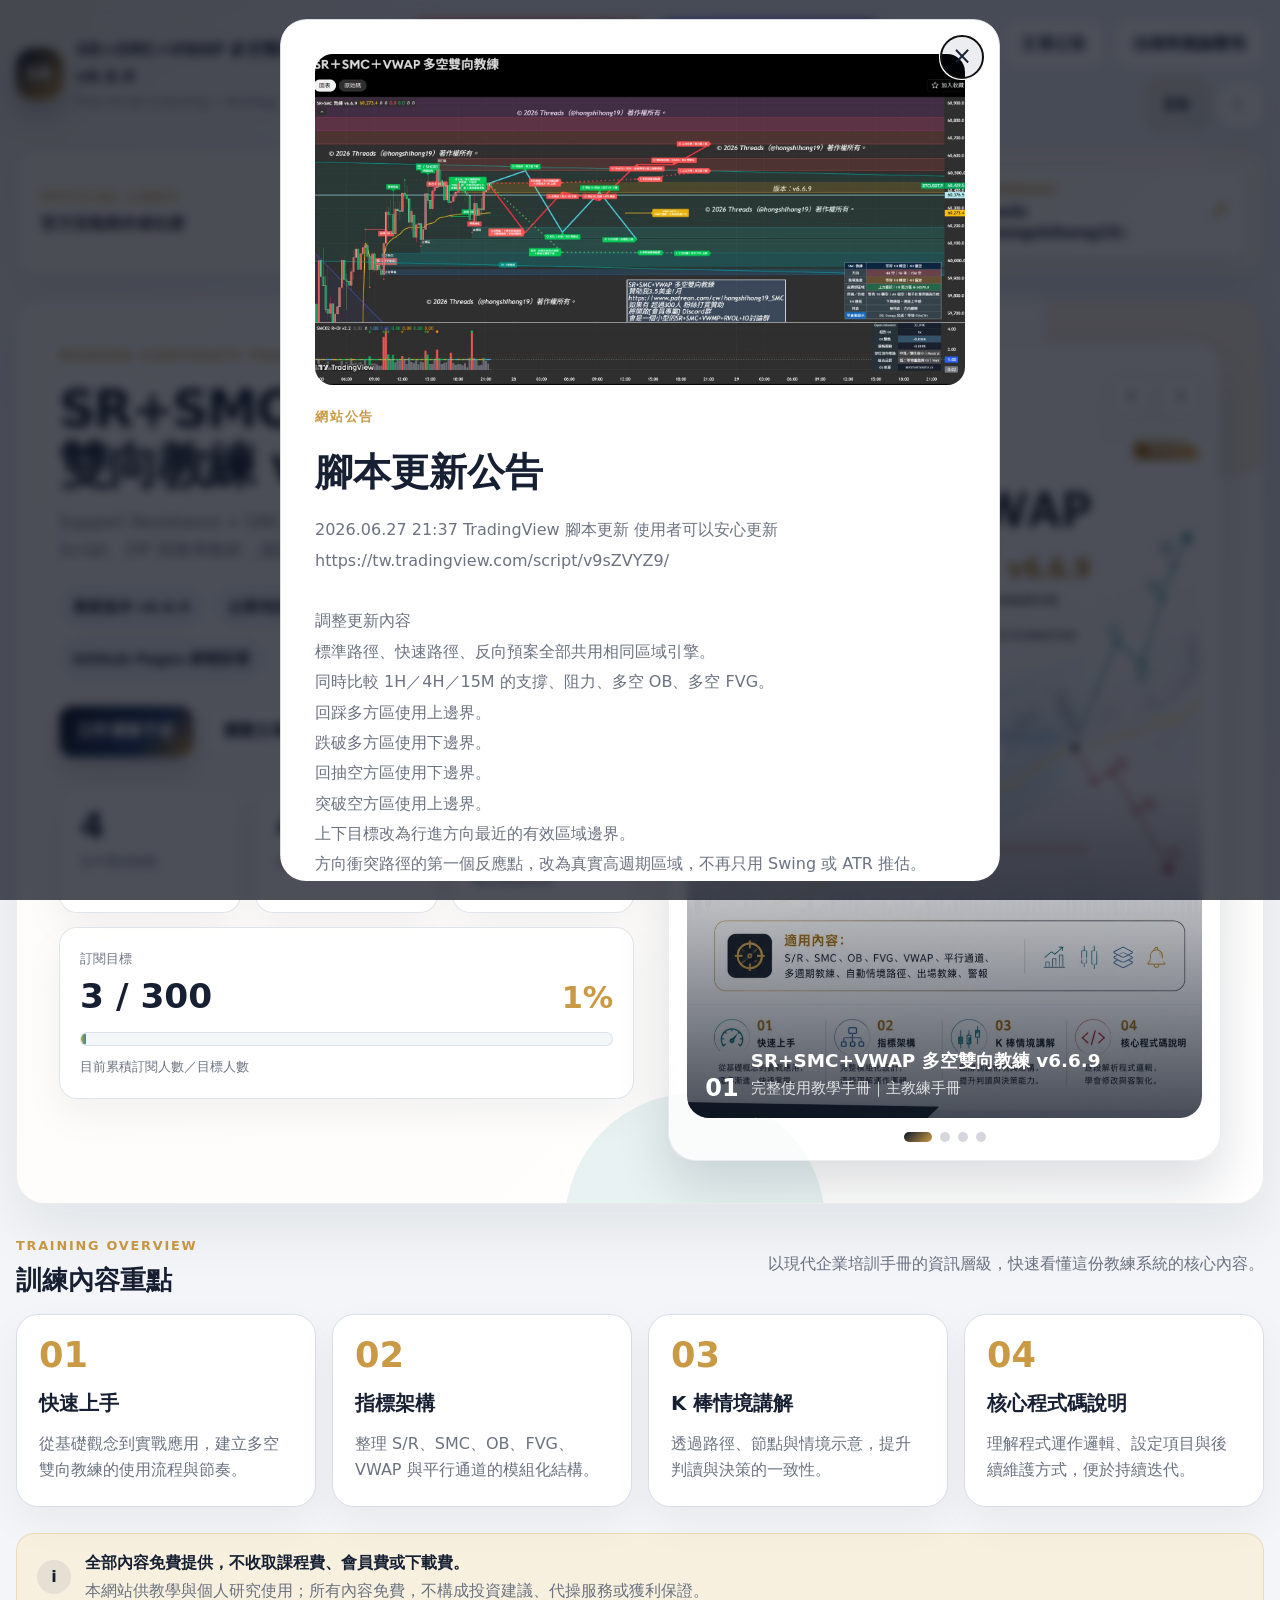
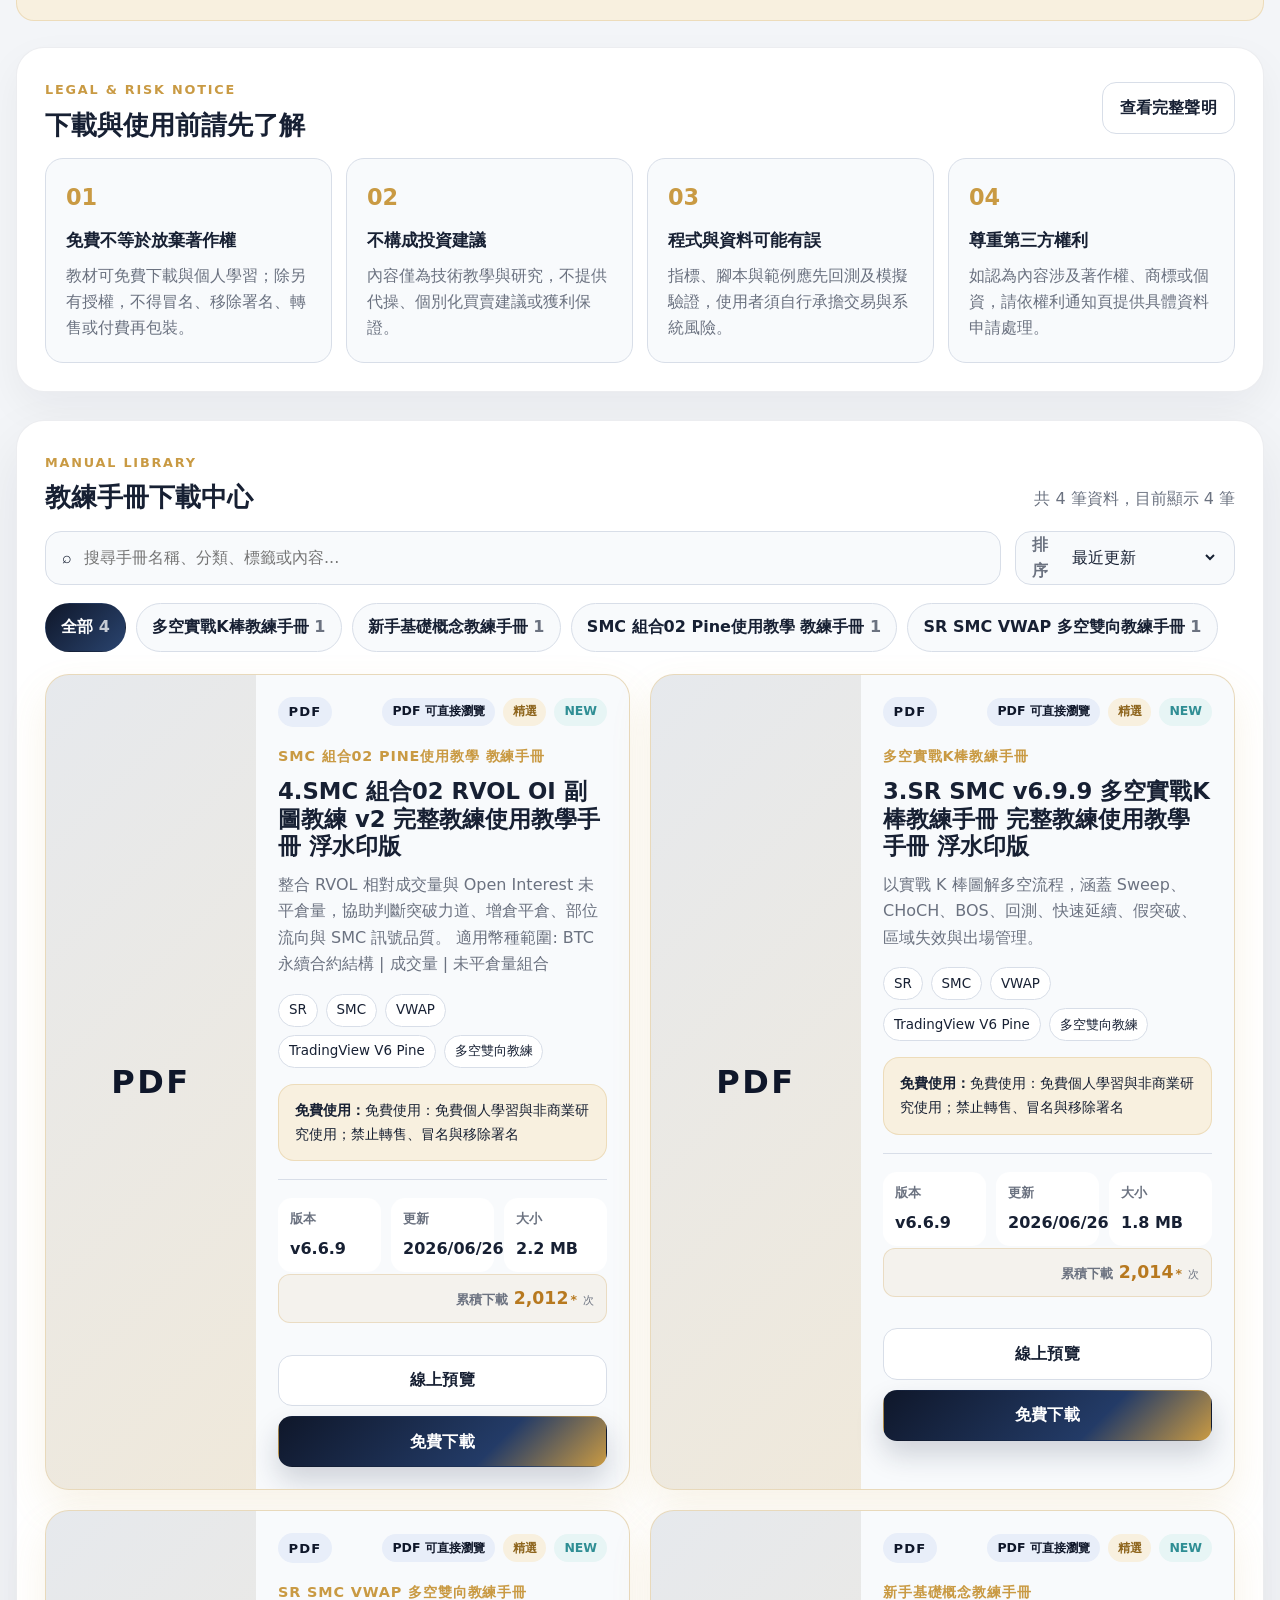
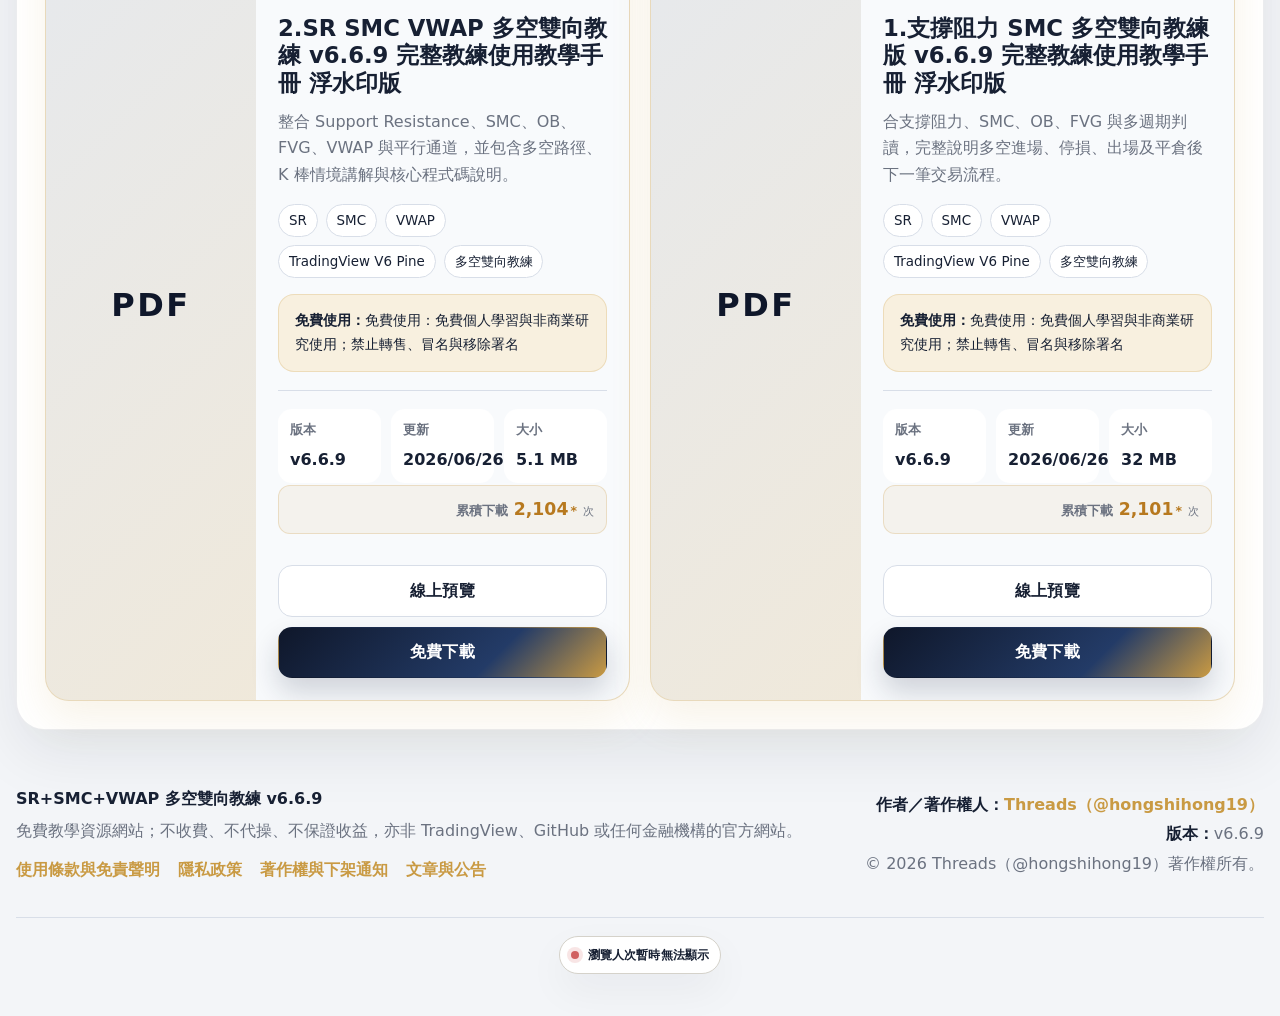
==== commit 9003316d: "Update manual website" ====
--- a/docs/index.html
+++ b/docs/index.html
@@ -7,7 +7,7 @@
   <meta name="description" content="SR+SMC+VWAP 多空雙向教練 v6.6.9 下載中心，集中整理教練手冊、Pine Script 教材與學習檔案。">
   <meta name="theme-color" content="#14213d">
   <title>SR+SMC+VWAP 多空雙向教練 v6.6.9</title>
-  <link rel="stylesheet" href="assets/css/style.css?v=8.1.20-date-auto">
+  <link rel="stylesheet" href="assets/css/style.css?v=8.1.21-subscription-progress">
   <script src="assets/js/i18n.js?v=8.1.18"></script>
   <script src="assets/js/visitor-counter.js?v=8.1.18" defer></script>
 </head>
@@ -93,6 +93,19 @@
               <span id="latestDate">—</span>
               <small>最近更新時間</small>
             </article>
+            <article class="stat-card subscription-progress-card" id="subscriptionProgressCard">
+              <div class="subscription-progress-heading">
+                <div>
+                  <small>訂閱目標</small>
+                  <strong id="subscriptionProgressValue">3 / 300</strong>
+                </div>
+                <span id="subscriptionProgressPercent" class="subscription-progress-percent">1%</span>
+              </div>
+              <div id="subscriptionProgressTrack" class="subscription-progress-track" role="progressbar" aria-label="訂閱目標完成進度" aria-valuemin="0" aria-valuemax="100" aria-valuenow="1">
+                <div id="subscriptionProgressFill" class="subscription-progress-fill" style="width:1%"></div>
+              </div>
+              <small class="subscription-progress-note">目前累積訂閱人數／目標人數</small>
+            </article>
           </div>
         </div>
 
@@ -335,9 +348,9 @@
     </div>
   </dialog>
 
-  <script src="assets/js/manuals-data.js?v=8.1.20-date-auto"></script>
+  <script src="assets/js/manuals-data.js?v=8.1.21-subscription-progress"></script>
   <script src="assets/js/site-announcement.js?v=8.1.18"></script>
   <script src="assets/js/pdf-lib.min.js"></script>
-  <script src="assets/js/app.js?v=8.1.20-date-auto"></script>
+  <script src="assets/js/app.js?v=8.1.21-subscription-progress"></script>
 </body>
 </html>
--- a/docs/assets/css/style.css
+++ b/docs/assets/css/style.css
@@ -2077,3 +2077,62 @@
 .homepage-video-frame video{display:block;width:auto;max-width:100%;height:auto;max-height:68vh;border-radius:12px;background:#000}
 @media (max-width:620px){.homepage-video-dialog-shell{padding:18px}.homepage-video-frame{min-height:180px;padding:8px}.homepage-video-frame video{max-height:62vh}.homepage-video-heading{padding-right:44px}}
 
+
+
+/* v8.1.21｜首頁訂閱目標進度 */
+.subscription-progress-card {
+  grid-column: 1 / -1;
+}
+.subscription-progress-heading {
+  display: flex;
+  align-items: flex-end;
+  justify-content: space-between;
+  gap: 18px;
+}
+.subscription-progress-heading small {
+  margin-top: 0;
+}
+.subscription-progress-heading strong {
+  display: block;
+  margin-top: 8px;
+  font-size: clamp(1.55rem, 3vw, 2.15rem);
+  line-height: 1.05;
+  font-variant-numeric: tabular-nums;
+}
+.stat-card .subscription-progress-percent {
+  display: block;
+  flex: 0 0 auto;
+  font-size: clamp(1.35rem, 2.5vw, 1.9rem);
+  line-height: 1;
+  font-weight: 900;
+  color: var(--gold);
+  font-variant-numeric: tabular-nums;
+}
+.subscription-progress-track {
+  position: relative;
+  width: 100%;
+  height: 14px;
+  margin-top: 18px;
+  overflow: hidden;
+  border: 1px solid color-mix(in srgb, var(--line) 84%, transparent);
+  border-radius: 999px;
+  background: color-mix(in srgb, var(--surface-soft) 88%, var(--line));
+}
+.subscription-progress-fill {
+  width: 0;
+  height: 100%;
+  border-radius: inherit;
+  background: linear-gradient(90deg, var(--gold), var(--teal));
+  transition: width .35s ease;
+}
+.subscription-progress-note {
+  margin-top: 10px !important;
+}
+@media (max-width: 560px) {
+  .subscription-progress-heading {
+    align-items: flex-start;
+  }
+  .stat-card .subscription-progress-percent {
+    font-size: 1.35rem;
+  }
+}
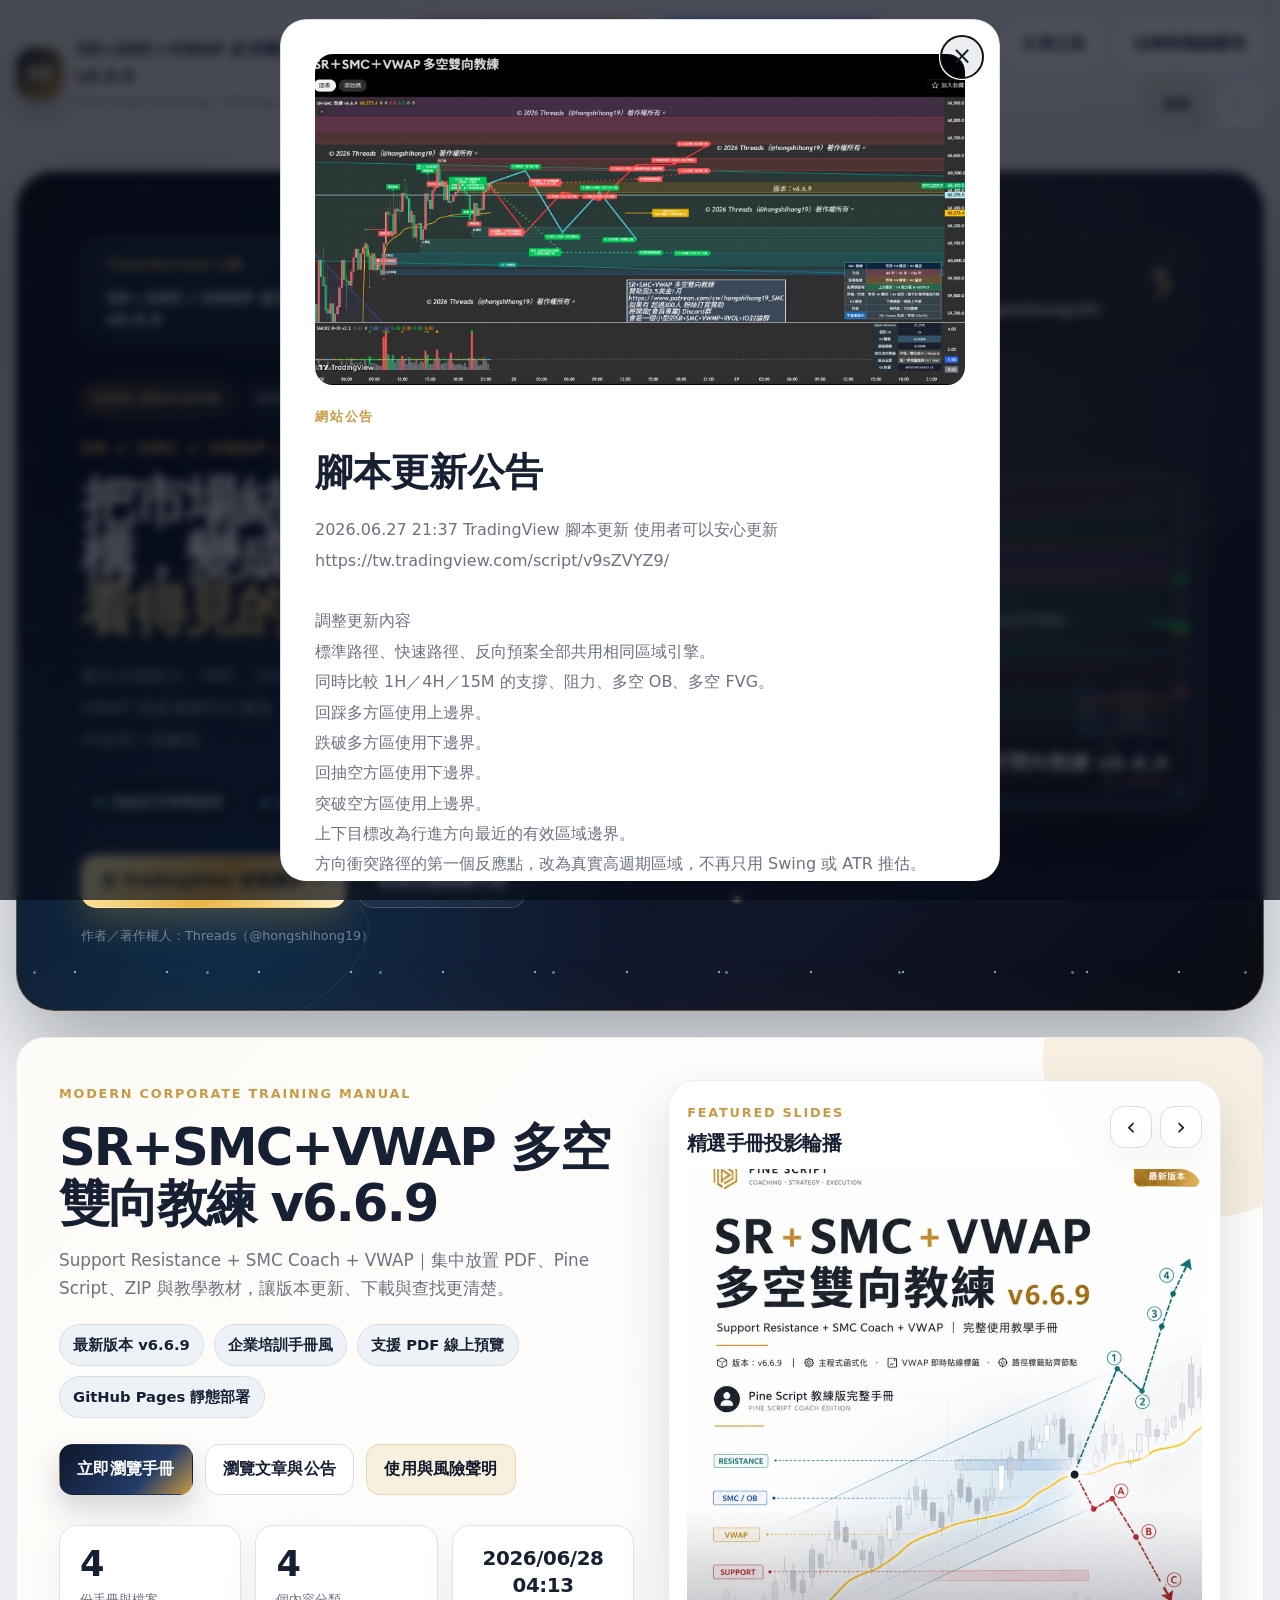
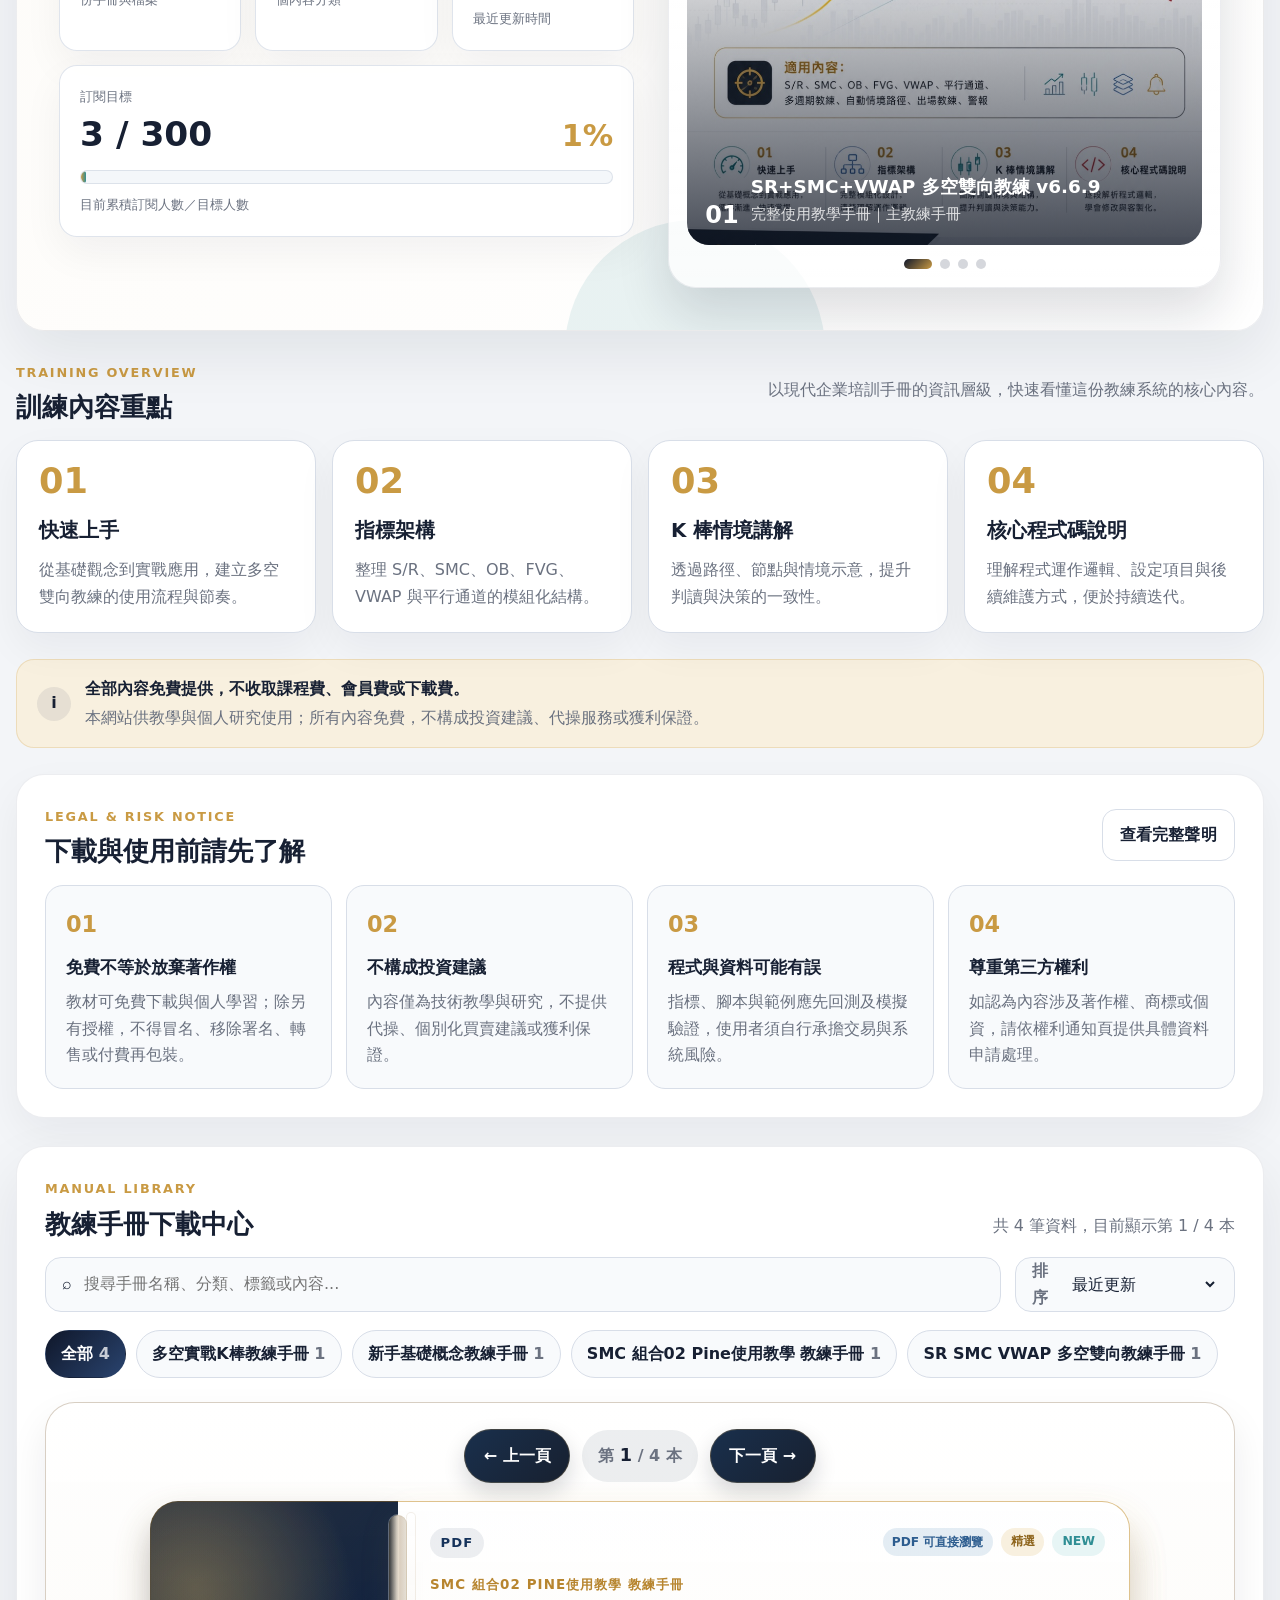
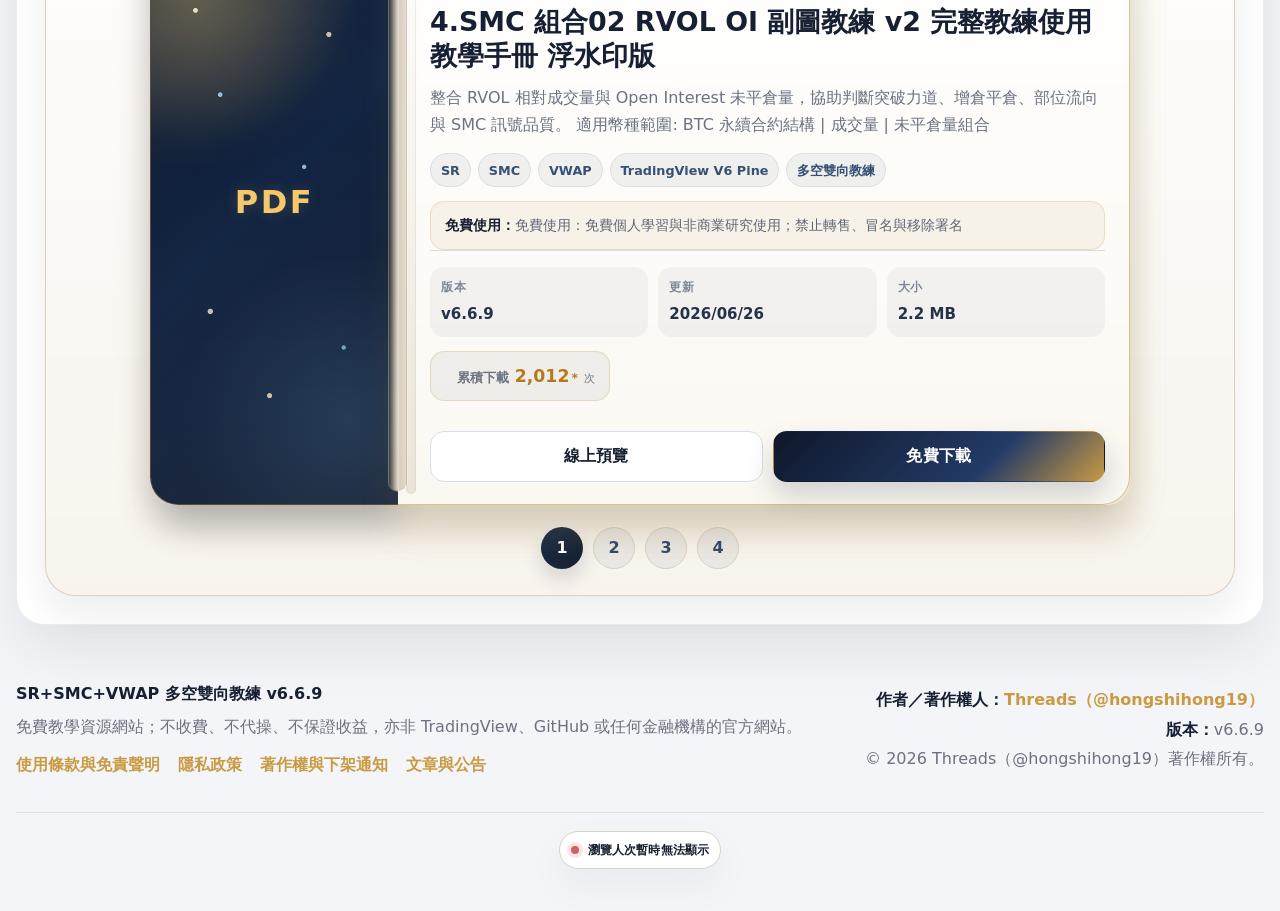
==== commit 842a939b: "Update manual website" ====
--- a/docs/index.html
+++ b/docs/index.html
@@ -7,8 +7,8 @@
   <meta name="description" content="SR+SMC+VWAP 多空雙向教練 v6.6.9 下載中心，集中整理教練手冊、Pine Script 教材與學習檔案。">
   <meta name="theme-color" content="#14213d">
   <title>SR+SMC+VWAP 多空雙向教練 v6.6.9</title>
-  <link rel="stylesheet" href="assets/css/style.css?v=8.1.21-subscription-progress">
-  <script src="assets/js/i18n.js?v=8.1.18"></script>
+  <link rel="stylesheet" href="assets/css/style.css?v=8.1.25-featured-links">
+  <script src="assets/js/i18n.js?v=8.1.22-star-billboard"></script>
   <script src="assets/js/visitor-counter.js?v=8.1.18" defer></script>
 </head>
 <body>
@@ -31,36 +31,88 @@
         <button id="themeToggle" class="icon-button" type="button" aria-label="切換深色模式" title="切換深色模式">☾</button>
       </nav>
     </header>
-    <section class="public-link-bar" aria-label="官方連結">
-      <div class="public-link-intro">
-        <span class="eyebrow">Official Links</span>
-        <strong>官方安裝與作者社群</strong>
-      </div>
-      <nav class="public-link-actions" aria-label="TradingView 腳本與 Threads 連結">
-        <a class="public-link public-link-tradingview" href="https://tw.tradingview.com/script/v9sZVYZ9/" target="_blank" rel="noopener noreferrer">
-          <span class="public-link-kicker">TradingView 腳本</span>
-          <strong>SR＋SMC＋VWAP 多空雙向教練 TradingView 腳本 安裝</strong>
-          <span class="public-link-arrow" aria-hidden="true">↗</span>
+
+    <section class="star-billboard" aria-labelledby="starBillboardTitle">
+      <div class="star-billboard-orbit star-billboard-orbit-one" aria-hidden="true"></div>
+      <div class="star-billboard-orbit star-billboard-orbit-two" aria-hidden="true"></div>
+      <span class="star-sparkle sparkle-one" aria-hidden="true"></span>
+      <span class="star-sparkle sparkle-two" aria-hidden="true"></span>
+      <span class="star-sparkle sparkle-three" aria-hidden="true"></span>
+      <span class="star-sparkle sparkle-four" aria-hidden="true"></span>
+
+      <section class="public-link-bar" aria-label="官方連結">
+        <div class="public-link-intro">
+          <span class="eyebrow">Featured Links</span>
+          <strong>SMC 組合02副圖｜RVOL 與 OI｜作者 Threads</strong>
+        </div>
+        <nav class="public-link-actions" aria-label="TradingView 腳本與 Threads 連結">
+          <a class="public-link public-link-tradingview" href="https://tw.tradingview.com/script/v9sZVYZ9/" target="_blank" rel="noopener noreferrer">
+            <span class="public-link-kicker">TradingView 主圖</span>
+            <strong>SR＋SMC＋VWAP 多空雙向教練 v6.6.9</strong>
+            <span class="public-link-arrow" aria-hidden="true">↗</span>
+          </a>
+          <a class="public-link public-link-rvol" href="https://tw.tradingview.com/script/s1XifCPs/" target="_blank" rel="noopener noreferrer">
+            <span class="public-link-kicker">SMC 組合02副圖</span>
+            <strong>RVOL + Open Interest 副圖教練 v2</strong>
+            <span class="public-link-arrow" aria-hidden="true">↗</span>
+          </a>
+          <a class="public-link public-link-threads" href="https://www.threads.com/@hongshihong19" target="_blank" rel="noopener noreferrer">
+            <span class="public-link-kicker">作者 Threads</span>
+            <strong>Threads（@hongshihong19）</strong>
+            <span class="public-link-arrow" aria-hidden="true">↗</span>
+          </a>
+        </nav>
+      </section>
+
+      <div class="star-billboard-copy">
+        <div class="star-billboard-badges" aria-label="腳本特色">
+          <span class="star-badge star-badge-primary">STAR INDICATOR</span>
+          <span class="star-badge">OPEN-SOURCE</span>
+          <span class="star-badge">v6.6.9</span>
+        </div>
+        <p class="star-billboard-kicker">SR × SMC × VWAP｜多空雙向教練</p>
+        <h1 id="starBillboardTitle">把市場結構，變成一套<br><span>看得見的交易劇本</span></h1>
+        <p class="star-billboard-lead">整合支撐阻力、SMC、Order Block、FVG、流動性掃蕩、VWAP 與多週期平行通道，從方向、區域、結構確認到出場，集中在同一張圖表。</p>
+
+        <div class="star-billboard-features" aria-label="核心特色">
+          <span>四組多空情境路徑</span>
+          <span>38 組警報條件</span>
+          <span>中英雙語介面</span>
+        </div>
+
+        <div class="star-billboard-actions">
+          <a class="star-button star-button-primary" href="https://tw.tradingview.com/script/v9sZVYZ9/" target="_blank" rel="noopener noreferrer">
+            <span>在 TradingView 查看腳本</span>
+            <b aria-hidden="true">↗</b>
+          </a>
+          <a class="star-button star-button-secondary" href="#manuals">查看完整教練手冊</a>
+        </div>
+
+        <p class="star-billboard-note">作者／著作權人：Threads（@hongshihong19）</p>
+      </div>
+
+      <div class="star-billboard-product" aria-label="SR+SMC+VWAP 多空雙向教練圖表預覽">
+        <div class="star-product-halo" aria-hidden="true"></div>
+        <a class="star-product-frame" href="https://tw.tradingview.com/script/v9sZVYZ9/" target="_blank" rel="noopener noreferrer" aria-label="開啟 TradingView 腳本頁面">
+          <div class="star-product-ribbon">FEATURED SCRIPT</div>
+          <img src="assets/images/sr-smc-vwap-star-billboard.webp" alt="SR+SMC+VWAP 多空雙向教練 TradingView 圖表畫面">
+          <div class="star-product-caption">
+            <span>SR＋SMC＋VWAP</span>
+            <strong>多空雙向教練 v6.6.9</strong>
+          </div>
         </a>
-        <a class="public-link public-link-rvol" href="https://tw.tradingview.com/script/s1XifCPs/" target="_blank" rel="noopener noreferrer">
-          <span class="public-link-kicker">TradingView 腳本</span>
-          <strong>SMC 組合02｜RVOL + Open Interest 副圖教練 v2 腳本安裝</strong>
-          <span class="public-link-arrow" aria-hidden="true">↗</span>
-        </a>
-        <a class="public-link public-link-threads" href="https://www.threads.com/@hongshihong19" target="_blank" rel="noopener noreferrer">
-          <span class="public-link-kicker">作者 Threads</span>
-          <strong>Threads（@hongshihong19）</strong>
-          <span class="public-link-arrow" aria-hidden="true">↗</span>
-        </a>
-      </nav>
+        <div class="star-product-shadow" aria-hidden="true"></div>
+      </div>
     </section>
+
+
 
 
     <main>
       <section class="hero hero-manual">
         <div class="hero-copy">
           <span class="eyebrow">Modern Corporate Training Manual</span>
-          <h1 id="heroTitle">SR+SMC+VWAP 多空雙向教練 v6.6.9</h1>
+          <h2 id="heroTitle">SR+SMC+VWAP 多空雙向教練 v6.6.9</h2>
           <p id="heroLead">Support Resistance + SMC Coach + VWAP｜集中放置 PDF、Pine Script、ZIP 與教學教材，讓版本更新、下載與查找更清楚。</p>
 
           <div class="hero-pills" aria-label="網站重點資訊">
@@ -308,7 +360,7 @@
 
   <dialog id="detailDialog" class="detail-dialog preview-dialog">
     <div class="preview-dialog-shell">
-      <button class="dialog-close" type="button" aria-label="關閉">×</button>
+      <button class="dialog-close preview-close-precise" type="button" aria-label="關閉"><span class="dialog-close-visual" aria-hidden="true"><span class="dialog-close-icon">×</span></span></button>
       <div id="dialogContent"></div>
     </div>
   </dialog>
@@ -348,9 +400,9 @@
     </div>
   </dialog>
 
-  <script src="assets/js/manuals-data.js?v=8.1.21-subscription-progress"></script>
+  <script src="assets/js/manuals-data.js?v=8.1.25-featured-links"></script>
   <script src="assets/js/site-announcement.js?v=8.1.18"></script>
   <script src="assets/js/pdf-lib.min.js"></script>
-  <script src="assets/js/app.js?v=8.1.21-subscription-progress"></script>
+  <script src="assets/js/app.js?v=8.1.25-featured-links"></script>
 </body>
 </html>
--- a/docs/assets/css/style.css
+++ b/docs/assets/css/style.css
@@ -199,6 +199,464 @@
   font-weight: 800;
 }
 
+
+/* ===== Homepage star billboard ===== */
+.star-billboard {
+  position: relative;
+  isolation: isolate;
+  display: grid;
+  grid-template-columns: minmax(0, 0.92fr) minmax(420px, 1.08fr);
+  align-items: center;
+  gap: clamp(28px, 5vw, 72px);
+  min-height: 560px;
+  margin-top: 22px;
+  padding: clamp(34px, 5vw, 72px);
+  overflow: hidden;
+  border: 1px solid rgba(246, 208, 120, 0.34);
+  border-radius: 38px;
+  color: #f8fbff;
+  background:
+    radial-gradient(circle at 78% 22%, rgba(248, 194, 78, 0.18), transparent 28%),
+    radial-gradient(circle at 16% 86%, rgba(44, 179, 255, 0.17), transparent 34%),
+    linear-gradient(135deg, #050914 0%, #0b1428 46%, #11162a 72%, #080b14 100%);
+  box-shadow:
+    0 34px 90px rgba(4, 8, 20, 0.34),
+    inset 0 1px 0 rgba(255,255,255,0.12),
+    inset 0 0 80px rgba(245, 190, 72, 0.035);
+}
+.star-billboard::before {
+  content: "";
+  position: absolute;
+  inset: 0;
+  z-index: -3;
+  pointer-events: none;
+  opacity: 0.72;
+  background-image:
+    radial-gradient(circle, rgba(255,255,255,0.82) 0 1px, transparent 1.6px),
+    radial-gradient(circle, rgba(255,214,125,0.78) 0 1px, transparent 1.7px),
+    radial-gradient(circle, rgba(129,211,255,0.72) 0 1px, transparent 1.8px);
+  background-size: 92px 92px, 137px 137px, 173px 173px;
+  background-position: 12px 18px, 58px 86px, 104px 22px;
+  animation: starFieldDrift 22s linear infinite;
+}
+.star-billboard::after {
+  content: "";
+  position: absolute;
+  z-index: 5;
+  top: -45%;
+  left: -32%;
+  width: 24%;
+  height: 190%;
+  pointer-events: none;
+  opacity: 0;
+  transform: rotate(17deg);
+  background: linear-gradient(90deg, transparent, rgba(255,255,255,0.08), rgba(255,230,159,0.48), rgba(255,255,255,0.08), transparent);
+  filter: blur(1px);
+  animation: billboardSweep 7.5s ease-in-out infinite 1.4s;
+}
+.star-billboard-orbit {
+  position: absolute;
+  z-index: -2;
+  pointer-events: none;
+  border: 1px solid rgba(247, 210, 126, 0.14);
+  border-radius: 50%;
+  transform: rotate(-14deg);
+}
+.star-billboard-orbit-one {
+  width: 760px;
+  height: 280px;
+  right: -180px;
+  top: 110px;
+  box-shadow: 0 0 40px rgba(246, 202, 102, 0.04);
+}
+.star-billboard-orbit-two {
+  width: 620px;
+  height: 210px;
+  left: -260px;
+  bottom: -90px;
+  border-color: rgba(75, 188, 255, 0.12);
+}
+.star-sparkle {
+  position: absolute;
+  z-index: 6;
+  width: 6px;
+  height: 6px;
+  pointer-events: none;
+  border-radius: 50%;
+  background: #fff8db;
+  box-shadow: 0 0 9px 3px rgba(255,226,137,0.58);
+  animation: sparklePulse 2.8s ease-in-out infinite;
+}
+.star-sparkle::before,
+.star-sparkle::after {
+  content: "";
+  position: absolute;
+  inset: 50% auto auto 50%;
+  background: linear-gradient(90deg, transparent, #fff8db, transparent);
+  transform: translate(-50%, -50%);
+}
+.star-sparkle::before { width: 34px; height: 1px; }
+.star-sparkle::after { width: 1px; height: 34px; }
+.sparkle-one { top: 12%; right: 8%; }
+.sparkle-two { top: 20%; left: 48%; animation-delay: .7s; transform: scale(.75); }
+.sparkle-three { bottom: 13%; right: 42%; animation-delay: 1.4s; transform: scale(.6); }
+.sparkle-four { bottom: 18%; left: 7%; animation-delay: 2.1s; transform: scale(.45); }
+.star-billboard-copy,
+.star-billboard-product {
+  position: relative;
+  z-index: 2;
+}
+.star-billboard-copy {
+  max-width: 690px;
+}
+.star-billboard-badges {
+  display: flex;
+  flex-wrap: wrap;
+  gap: 9px;
+  margin-bottom: 22px;
+}
+.star-badge {
+  display: inline-flex;
+  align-items: center;
+  min-height: 31px;
+  padding: 0.34rem 0.72rem;
+  border: 1px solid rgba(255,255,255,0.14);
+  border-radius: 999px;
+  color: rgba(239,246,255,0.82);
+  background: rgba(255,255,255,0.055);
+  backdrop-filter: blur(10px);
+  font-size: 0.73rem;
+  font-weight: 900;
+  letter-spacing: 0.12em;
+}
+.star-badge-primary {
+  border-color: rgba(255,218,128,0.42);
+  color: #ffe7a6;
+  background: linear-gradient(135deg, rgba(238,177,58,0.22), rgba(255,240,186,0.07));
+  box-shadow: 0 0 24px rgba(237,178,59,0.12);
+}
+.star-billboard-kicker {
+  margin: 0 0 12px;
+  color: #f8ca62;
+  font-size: clamp(0.84rem, 1.2vw, 1rem);
+  font-weight: 900;
+  letter-spacing: 0.12em;
+  text-transform: uppercase;
+}
+.star-billboard h1 {
+  margin: 0;
+  max-width: 720px;
+  color: #ffffff;
+  font-size: clamp(3.45rem, 3.1vw, 5.35rem);
+  line-height: 0.98;
+  letter-spacing: -0.055em;
+  text-wrap: balance;
+  text-shadow: 0 8px 28px rgba(0,0,0,0.32);
+}
+.star-billboard h1 span {
+  color: transparent;
+  background: linear-gradient(90deg, #fff2ba 0%, #f3bd4b 35%, #fff7d7 62%, #e8a832 100%);
+  background-size: 220% 100%;
+  -webkit-background-clip: text;
+  background-clip: text;
+  filter: drop-shadow(0 0 20px rgba(243,185,71,0.18));
+  animation: goldTextFlow 5.5s ease-in-out infinite;
+}
+.star-billboard-lead {
+  max-width: 650px;
+  margin: 24px 0 0;
+  color: rgba(231,239,251,0.76);
+  font-size: clamp(1rem, 1.35vw, 1.14rem);
+  line-height: 1.85;
+}
+.star-billboard-features {
+  display: flex;
+  flex-wrap: wrap;
+  gap: 10px;
+  margin-top: 24px;
+}
+.star-billboard-features span {
+  position: relative;
+  display: inline-flex;
+  align-items: center;
+  gap: 8px;
+  padding: 0.58rem 0.85rem;
+  border: 1px solid rgba(129,211,255,0.16);
+  border-radius: 999px;
+  color: rgba(239,246,255,0.88);
+  background: rgba(7,15,31,0.5);
+  font-size: 0.88rem;
+  font-weight: 800;
+}
+.star-billboard-features span::before {
+  content: "";
+  width: 7px;
+  height: 7px;
+  border-radius: 50%;
+  background: #7fd7ff;
+  box-shadow: 0 0 10px rgba(127,215,255,0.72);
+}
+.star-billboard-actions {
+  display: flex;
+  flex-wrap: wrap;
+  gap: 12px;
+  margin-top: 30px;
+}
+.star-button {
+  position: relative;
+  display: inline-flex;
+  align-items: center;
+  justify-content: center;
+  gap: 10px;
+  min-height: 50px;
+  padding: 0.78rem 1.18rem;
+  overflow: hidden;
+  border: 1px solid transparent;
+  border-radius: 15px;
+  font-weight: 900;
+  text-decoration: none;
+  transition: transform .22s ease, box-shadow .22s ease, border-color .22s ease;
+}
+.star-button:hover {
+  transform: translateY(-2px);
+}
+.star-button:focus-visible,
+.star-product-frame:focus-visible {
+  outline: 3px solid rgba(255, 226, 145, 0.92);
+  outline-offset: 4px;
+}
+.star-button-primary {
+  color: #111827;
+  background: linear-gradient(135deg, #fff2ba, #eab445 52%, #fff4c9);
+  box-shadow: 0 14px 34px rgba(227,168,53,0.24), inset 0 1px 0 rgba(255,255,255,0.72);
+}
+.star-button-primary::after {
+  content: "";
+  position: absolute;
+  inset: -80% auto -80% -40%;
+  width: 26%;
+  transform: rotate(18deg);
+  background: rgba(255,255,255,0.62);
+  filter: blur(3px);
+  animation: buttonGlint 4.2s ease-in-out infinite 1.1s;
+}
+.star-button-primary:hover {
+  box-shadow: 0 18px 42px rgba(227,168,53,0.34), inset 0 1px 0 rgba(255,255,255,0.82);
+}
+.star-button-secondary {
+  color: #f3f7ff;
+  border-color: rgba(255,255,255,0.18);
+  background: rgba(255,255,255,0.055);
+  backdrop-filter: blur(10px);
+}
+.star-button-secondary:hover {
+  border-color: rgba(255,220,140,0.42);
+  box-shadow: 0 12px 30px rgba(0,0,0,0.18);
+}
+.star-billboard-note {
+  margin: 17px 0 0;
+  color: rgba(212,224,243,0.48);
+  font-size: 0.8rem;
+}
+.star-billboard-product {
+  display: grid;
+  place-items: center;
+  min-width: 0;
+  perspective: 1200px;
+}
+.star-product-halo {
+  position: absolute;
+  z-index: -1;
+  width: 82%;
+  aspect-ratio: 1;
+  border-radius: 50%;
+  background: radial-gradient(circle, rgba(245,188,67,0.26), rgba(64,175,244,0.10) 42%, transparent 70%);
+  filter: blur(18px);
+  animation: haloBreathe 5.2s ease-in-out infinite;
+}
+.star-product-frame {
+  position: relative;
+  display: block;
+  width: min(100%, 720px);
+  padding: 11px;
+  overflow: hidden;
+  border: 1px solid rgba(255,224,145,0.5);
+  border-radius: 25px;
+  background: linear-gradient(145deg, rgba(255,255,255,0.16), rgba(255,210,111,0.055) 42%, rgba(75,188,255,0.08));
+  box-shadow:
+    0 34px 62px rgba(0,0,0,0.5),
+    0 0 0 1px rgba(255,255,255,0.045) inset,
+    0 0 52px rgba(233,174,59,0.12);
+  transform: rotateY(-5deg) rotateX(1.5deg);
+  transform-origin: center;
+  transition: transform .45s cubic-bezier(.2,.8,.2,1), box-shadow .45s ease;
+}
+.star-product-frame:hover {
+  transform: rotateY(0deg) rotateX(0deg) translateY(-5px) scale(1.012);
+  box-shadow:
+    0 42px 78px rgba(0,0,0,0.56),
+    0 0 0 1px rgba(255,255,255,0.065) inset,
+    0 0 74px rgba(233,174,59,0.2);
+}
+.star-product-frame::before {
+  content: "";
+  position: absolute;
+  z-index: 4;
+  top: -32%;
+  left: -48%;
+  width: 24%;
+  height: 170%;
+  pointer-events: none;
+  transform: rotate(17deg);
+  background: linear-gradient(90deg, transparent, rgba(255,255,255,0.1), rgba(255,240,196,0.7), rgba(255,255,255,0.1), transparent);
+  filter: blur(1px);
+  animation: productSweep 6.4s ease-in-out infinite 1.8s;
+}
+.star-product-frame::after {
+  content: "";
+  position: absolute;
+  inset: 11px;
+  z-index: 2;
+  pointer-events: none;
+  border-radius: 16px;
+  box-shadow: inset 0 0 0 1px rgba(255,255,255,0.06), inset 0 -100px 110px rgba(1,5,13,0.46);
+}
+.star-product-frame img {
+  display: block;
+  width: 100%;
+  aspect-ratio: 16 / 9;
+  object-fit: cover;
+  border-radius: 16px;
+  filter: saturate(1.08) contrast(1.04) brightness(1.02);
+}
+.star-product-ribbon {
+  position: absolute;
+  z-index: 5;
+  top: 25px;
+  left: 24px;
+  padding: 0.5rem 0.72rem;
+  border: 1px solid rgba(255,229,158,0.44);
+  border-radius: 10px;
+  color: #1b2331;
+  background: linear-gradient(135deg, rgba(255,247,215,0.96), rgba(230,170,51,0.94));
+  box-shadow: 0 8px 24px rgba(0,0,0,0.25), 0 0 22px rgba(244,192,80,0.19);
+  font-size: 0.7rem;
+  font-weight: 1000;
+  letter-spacing: 0.11em;
+}
+.star-product-caption {
+  position: absolute;
+  z-index: 5;
+  left: 34px;
+  right: 34px;
+  bottom: 28px;
+  display: flex;
+  align-items: end;
+  justify-content: space-between;
+  gap: 14px;
+  color: #fff;
+  text-shadow: 0 3px 18px rgba(0,0,0,0.75);
+}
+.star-product-caption span {
+  color: #f6c75e;
+  font-size: 0.78rem;
+  font-weight: 1000;
+  letter-spacing: 0.09em;
+}
+.star-product-caption strong {
+  text-align: right;
+  font-size: clamp(0.95rem, 1.55vw, 1.24rem);
+}
+.star-product-shadow {
+  width: 72%;
+  height: 24px;
+  margin-top: 20px;
+  border-radius: 50%;
+  background: rgba(0,0,0,0.56);
+  filter: blur(18px);
+  transform: translateX(2%);
+}
+@keyframes starFieldDrift {
+  from { background-position: 12px 18px, 58px 86px, 104px 22px; }
+  to { background-position: 104px 110px, 195px 223px, 277px 195px; }
+}
+@keyframes billboardSweep {
+  0%, 18% { left: -32%; opacity: 0; }
+  30% { opacity: .8; }
+  54% { left: 116%; opacity: 0; }
+  100% { left: 116%; opacity: 0; }
+}
+@keyframes productSweep {
+  0%, 20% { left: -48%; opacity: 0; }
+  34% { opacity: .75; }
+  58% { left: 128%; opacity: 0; }
+  100% { left: 128%; opacity: 0; }
+}
+@keyframes buttonGlint {
+  0%, 24% { left: -40%; opacity: 0; }
+  38% { opacity: .9; }
+  60% { left: 128%; opacity: 0; }
+  100% { left: 128%; opacity: 0; }
+}
+@keyframes sparklePulse {
+  0%, 100% { opacity: .24; filter: brightness(.9); }
+  50% { opacity: 1; filter: brightness(1.5); }
+}
+@keyframes haloBreathe {
+  0%, 100% { transform: scale(.92); opacity: .66; }
+  50% { transform: scale(1.08); opacity: 1; }
+}
+@keyframes goldTextFlow {
+  0%, 100% { background-position: 0% 50%; }
+  50% { background-position: 100% 50%; }
+}
+
+@media (max-width: 1120px) {
+  .star-billboard {
+    grid-template-columns: 1fr;
+    min-height: 0;
+  }
+  .star-billboard-copy { max-width: 820px; }
+  .star-billboard-product { width: 100%; }
+  .star-product-frame { transform: none; }
+}
+@media (max-width: 680px) {
+  .star-billboard {
+    margin-top: 14px;
+    padding: 28px 20px 30px;
+    border-radius: 26px;
+  }
+  .star-billboard h1 {
+    font-size: clamp(2.35rem, 13vw, 3.55rem);
+    line-height: 1.02;
+  }
+  .star-billboard h1 br { display: none; }
+  .star-billboard-lead { line-height: 1.72; }
+  .star-billboard-actions,
+  .star-button { width: 100%; }
+  .star-product-frame { padding: 7px; border-radius: 19px; }
+  .star-product-frame img,
+  .star-product-frame::after { border-radius: 13px; }
+  .star-product-frame::after { inset: 7px; }
+  .star-product-ribbon { top: 15px; left: 14px; font-size: .6rem; }
+  .star-product-caption { left: 20px; right: 20px; bottom: 18px; display: block; }
+  .star-product-caption strong { display: block; margin-top: 4px; text-align: left; }
+  .sparkle-two { left: 82%; }
+}
+@media (prefers-reduced-motion: reduce) {
+  .star-billboard::before,
+  .star-billboard::after,
+  .star-sparkle,
+  .star-billboard h1 span,
+  .star-product-halo,
+  .star-product-frame::before,
+  .star-button-primary::after {
+    animation: none !important;
+  }
+  .star-product-frame,
+  .star-button { transition: none; }
+}
+
 .hero {
   position: relative;
   display: grid;
@@ -247,6 +705,7 @@
   color: var(--gold);
 }
 .hero h1,
+.hero h2,
 .admin-intro h1 {
   margin: 14px 0 16px;
   font-size: clamp(2.25rem, 4vw, 4.1rem);
@@ -1169,6 +1628,7 @@
 
 /* ===== Homepage slideshow + improved preview ===== */
 .hero-manual {
+  margin-top: 26px;
   grid-template-columns: minmax(0, 1.02fr) minmax(360px, 0.98fr);
 }
 
@@ -2136,3 +2596,988 @@
     font-size: 1.35rem;
   }
 }
+
+
+/* ===== v8.1.25｜明星看板一致化：主圖／副圖／Threads 閃耀連結區 ===== */
+.public-link-bar {
+  position: relative;
+  isolation: isolate;
+  overflow: hidden;
+  border-color: rgba(215, 169, 76, .34);
+  background:
+    radial-gradient(circle at 11% 14%, rgba(42, 132, 197, .20), transparent 34%),
+    radial-gradient(circle at 88% 82%, rgba(211, 158, 54, .18), transparent 32%),
+    linear-gradient(135deg, #071421 0%, #0b2036 47%, #0b1525 72%, #15130f 100%);
+  box-shadow: 0 24px 58px rgba(3, 10, 20, .24), inset 0 1px 0 rgba(255,255,255,.08);
+}
+.public-link-bar::before {
+  content: "";
+  position: absolute;
+  z-index: -1;
+  inset: -80% -30%;
+  background: linear-gradient(105deg, transparent 38%, rgba(255,255,255,.10) 47%, rgba(255,220,142,.18) 50%, rgba(255,255,255,.08) 53%, transparent 62%);
+  transform: translateX(-55%) rotate(5deg);
+  animation: officialLinksShine 7.5s ease-in-out infinite;
+  pointer-events: none;
+}
+.public-link-bar::after {
+  content: "✦";
+  position: absolute;
+  right: 28px;
+  top: 10px;
+  color: rgba(255, 220, 142, .58);
+  font-size: 1.05rem;
+  text-shadow: 0 0 14px rgba(255, 206, 99, .85);
+  animation: officialLinksSparkle 2.8s ease-in-out infinite;
+  pointer-events: none;
+}
+.public-link-intro { position: relative; z-index: 1; }
+.public-link-intro .eyebrow,
+.public-link-kicker { color: #e0ad4e; }
+.public-link-intro strong {
+  color: #f7f8fb;
+  font-size: clamp(1rem, 1.35vw, 1.2rem);
+  line-height: 1.45;
+  text-wrap: balance;
+}
+.public-link-actions { position: relative; z-index: 1; }
+.public-link,
+.public-link-tradingview,
+.public-link-rvol,
+.public-link-threads {
+  overflow: hidden;
+  border-color: rgba(218, 177, 93, .25);
+  background:
+    linear-gradient(135deg, rgba(255,255,255,.105), rgba(255,255,255,.045)),
+    rgba(8, 19, 33, .82);
+  box-shadow: 0 14px 30px rgba(0,0,0,.19), inset 0 1px 0 rgba(255,255,255,.08);
+  backdrop-filter: blur(10px);
+}
+.public-link::before {
+  content: "";
+  position: absolute;
+  inset: 0 auto 0 -55%;
+  width: 48%;
+  background: linear-gradient(100deg, transparent, rgba(255,255,255,.10), rgba(245,198,99,.15), transparent);
+  transform: skewX(-18deg);
+  transition: left .55s ease;
+  pointer-events: none;
+}
+.public-link:hover::before { left: 118%; }
+.public-link:hover {
+  transform: translateY(-3px);
+  border-color: rgba(235, 190, 95, .62);
+  box-shadow: 0 20px 38px rgba(0,0,0,.27), 0 0 0 1px rgba(236,190,92,.12), inset 0 1px 0 rgba(255,255,255,.12);
+}
+.public-link strong { color: #f5f7fb; }
+.public-link-arrow {
+  color: #e2ad48;
+  text-shadow: 0 0 14px rgba(228, 174, 70, .42);
+}
+.public-link-rvol { border-color: rgba(107, 200, 210, .26); }
+.public-link-rvol:hover { border-color: rgba(184, 221, 207, .55); }
+@keyframes officialLinksShine {
+  0%, 18% { transform: translateX(-58%) rotate(5deg); opacity: .25; }
+  48%, 62% { opacity: .95; }
+  82%, 100% { transform: translateX(58%) rotate(5deg); opacity: .18; }
+}
+@keyframes officialLinksSparkle {
+  0%, 100% { opacity: .35; transform: scale(.78) rotate(0deg); }
+  48% { opacity: 1; transform: scale(1.16) rotate(18deg); }
+}
+@media (prefers-reduced-motion: reduce) {
+  .public-link-bar::before,
+  .public-link-bar::after { animation: none; }
+  .public-link::before { display: none; }
+}
+
+
+/* ===== v8.1.26｜官方連結改為一體式連接卡片 ===== */
+.public-link-bar {
+  grid-template-columns: minmax(240px, .78fr) minmax(0, 2.22fr);
+  gap: 0;
+  padding: 0;
+}
+.public-link-intro,
+.public-link-actions {
+  min-width: 0;
+}
+.public-link-intro {
+  padding: 26px 28px;
+  border-right: 1px solid rgba(221, 181, 90, .22);
+  background: linear-gradient(180deg, rgba(255,255,255,.03), rgba(255,255,255,.01));
+}
+.public-link-actions {
+  gap: 0;
+  grid-template-columns: repeat(3, minmax(0, 1fr));
+}
+.public-link,
+.public-link-tradingview,
+.public-link-rvol,
+.public-link-threads {
+  min-height: 100%;
+  border: 0;
+  border-left: 1px solid rgba(221, 181, 90, .18);
+  border-radius: 0;
+  background:
+    linear-gradient(180deg, rgba(255,255,255,.05), rgba(255,255,255,.015)),
+    rgba(8, 19, 33, .42);
+  box-shadow: none;
+}
+.public-link-actions .public-link:first-child {
+  border-left: 0;
+}
+.public-link:hover {
+  transform: none;
+  box-shadow: inset 0 0 0 1px rgba(236,190,92,.16), inset 0 1px 0 rgba(255,255,255,.08);
+  background:
+    linear-gradient(180deg, rgba(255,255,255,.09), rgba(255,255,255,.03)),
+    rgba(11, 24, 41, .60);
+}
+.public-link::before {
+  inset: 0 auto 0 -42%;
+  width: 34%;
+}
+.public-link-intro strong {
+  max-width: 16ch;
+}
+.public-link strong {
+  line-height: 1.28;
+}
+.public-link-arrow {
+  font-size: 1.75rem;
+}
+@media (max-width: 1180px) {
+  .public-link-bar {
+    grid-template-columns: 1fr;
+  }
+  .public-link-intro {
+    border-right: 0;
+    border-bottom: 1px solid rgba(221, 181, 90, .22);
+  }
+  .public-link-actions {
+    grid-template-columns: repeat(3, minmax(0, 1fr));
+  }
+  .public-link,
+  .public-link-tradingview,
+  .public-link-rvol,
+  .public-link-threads {
+    border-left: 0;
+    border-top: 1px solid rgba(221, 181, 90, .18);
+  }
+  .public-link-actions .public-link:first-child {
+    border-top: 0;
+  }
+}
+@media (max-width: 900px) {
+  .public-link-actions {
+    grid-template-columns: 1fr;
+  }
+  .public-link,
+  .public-link-tradingview,
+  .public-link-rvol,
+  .public-link-threads {
+    border-top: 1px solid rgba(221, 181, 90, .18);
+  }
+}
+
+
+/* ===== v8.1.27｜官方連結移除左側標題文字容器 ===== */
+.public-link-bar {
+  grid-template-columns: 1fr;
+}
+.public-link-intro {
+  display: none !important;
+}
+.public-link-actions {
+  width: 100%;
+  grid-template-columns: repeat(3, minmax(0, 1fr));
+}
+.public-link,
+.public-link-tradingview,
+.public-link-rvol,
+.public-link-threads {
+  border-top: 0;
+}
+.public-link-actions .public-link:first-child {
+  border-left: 0;
+}
+@media (max-width: 900px) {
+  .public-link-actions {
+    grid-template-columns: 1fr;
+  }
+}
+
+
+/* ===== v8.1.30｜副圖卡片留白＋明星看板恢復完整圓角 ===== */
+.public-link-rvol strong {
+  margin-top: 0.9rem;
+}
+
+
+/* ===== v8.1.31｜三張連結卡片內距統一 ===== */
+.public-link {
+  row-gap: 0.9rem;
+  column-gap: 14px;
+}
+.public-link-rvol strong {
+  margin-top: 0;
+}
+
+
+/* ===== v8.1.32｜三張連結卡片移入明星看板徽章上方 ===== */
+.star-billboard {
+  column-gap: clamp(28px, 5vw, 72px);
+  row-gap: clamp(22px, 3vw, 34px);
+}
+.star-billboard > .public-link-bar {
+  grid-column: 1 / -1;
+  width: 100%;
+  margin: 0;
+  border-radius: 24px;
+  background:
+    radial-gradient(circle at 12% 16%, rgba(42, 132, 197, .13), transparent 34%),
+    radial-gradient(circle at 90% 86%, rgba(211, 158, 54, .12), transparent 30%),
+    linear-gradient(135deg, rgba(7, 20, 33, .84), rgba(11, 21, 37, .80));
+  box-shadow: 0 16px 38px rgba(0,0,0,.18), inset 0 1px 0 rgba(255,255,255,.07);
+}
+.star-billboard > .public-link-bar .public-link {
+  min-height: 92px;
+  padding: 18px 24px;
+}
+.star-billboard > .public-link-bar .public-link-kicker {
+  font-size: .76rem;
+}
+.star-billboard > .public-link-bar .public-link strong {
+  font-size: clamp(.94rem, 1.25vw, 1.08rem);
+}
+.star-billboard > .public-link-bar::after {
+  top: 8px;
+  right: 20px;
+}
+@media (max-width: 900px) {
+  .star-billboard > .public-link-bar .public-link {
+    min-height: 78px;
+  }
+}
+
+
+/* ===== v8.1.34｜教練手冊下載中心：書本翻頁風格 ===== */
+.manual-grid {
+  grid-template-columns: repeat(3, minmax(0, 1fr));
+  gap: 24px;
+  margin-top: 24px;
+  align-items: stretch;
+}
+.manual-card {
+  position: relative;
+  isolation: isolate;
+  display: grid;
+  grid-template-columns: minmax(138px, 162px) minmax(0, 1fr);
+  min-height: 430px;
+  border: 0;
+  border-radius: 24px;
+  overflow: visible;
+  background: transparent;
+  box-shadow: none;
+  perspective: 1800px;
+}
+.manual-card::before {
+  content: "";
+  position: absolute;
+  inset: 10px 0 0 14px;
+  border-radius: 22px;
+  background: linear-gradient(180deg, rgba(12, 20, 38, 0.09), rgba(12, 20, 38, 0.03));
+  box-shadow: 0 22px 36px rgba(11, 19, 35, 0.12);
+  z-index: -2;
+}
+.manual-card::after {
+  content: "";
+  position: absolute;
+  top: 14px;
+  bottom: 14px;
+  left: calc(138px + 1.8%);
+  width: 18px;
+  background: linear-gradient(90deg, rgba(118, 87, 31, 0.22) 0%, rgba(238, 227, 210, 0.9) 46%, rgba(213, 200, 183, 0.88) 60%, rgba(124, 97, 44, 0.18) 100%);
+  border-radius: 10px;
+  box-shadow: inset 0 0 0 1px rgba(147, 117, 63, 0.1), 0 0 0 1px rgba(255,255,255,0.3);
+  z-index: 3;
+  transform: translateX(-50%);
+  pointer-events: none;
+}
+.manual-thumbnail {
+  position: relative;
+  min-height: 100%;
+  overflow: hidden;
+  border-radius: 22px 0 0 22px;
+  border: 1px solid rgba(176, 130, 54, 0.24);
+  border-right: 0;
+  background: linear-gradient(180deg, rgba(5, 13, 26, 0.92), rgba(11, 22, 41, 0.96));
+  box-shadow: 0 18px 34px rgba(5, 12, 28, 0.18);
+  transform-origin: right center;
+  transition: transform .55s ease, box-shadow .55s ease, filter .55s ease;
+}
+.manual-thumbnail::before {
+  content: "";
+  position: absolute;
+  inset: 0;
+  background:
+    radial-gradient(circle at 18% 14%, rgba(255, 215, 125, 0.18), transparent 28%),
+    radial-gradient(circle at 80% 86%, rgba(109, 197, 255, 0.15), transparent 30%),
+    linear-gradient(135deg, rgba(255,255,255,0.08), transparent 38%, rgba(255,255,255,0.03));
+  pointer-events: none;
+}
+.manual-thumbnail img {
+  width: 100%;
+  height: 100%;
+  object-fit: cover;
+}
+.manual-card:hover .manual-thumbnail {
+  transform: perspective(1600px) rotateY(-14deg);
+  box-shadow: 0 26px 44px rgba(5, 12, 28, 0.24);
+  filter: saturate(1.02);
+}
+.manual-thumbnail-fallback {
+  display: grid;
+  place-items: center;
+  background:
+    radial-gradient(circle at 20% 18%, rgba(243, 192, 87, 0.18), transparent 30%),
+    linear-gradient(135deg, #0a1324 0%, #102341 48%, #0d1427 100%);
+}
+.manual-thumbnail-fallback span {
+  font-size: 2rem;
+  font-weight: 900;
+  letter-spacing: 0.08em;
+  color: #f5c86a;
+  text-shadow: 0 0 14px rgba(245, 200, 106, 0.18);
+}
+.manual-card-inner {
+  position: relative;
+  display: flex;
+  flex-direction: column;
+  min-height: 100%;
+  padding: 22px 18px 18px 28px;
+  border: 1px solid rgba(215, 201, 183, 0.88);
+  border-left: 0;
+  border-radius: 0 22px 22px 0;
+  background:
+    linear-gradient(180deg, rgba(255,255,255,0.96), rgba(251, 248, 241, 0.98));
+  box-shadow: 0 18px 34px rgba(14, 22, 39, 0.10), inset 0 1px 0 rgba(255,255,255,0.8);
+}
+.manual-card-inner::before {
+  content: "";
+  position: absolute;
+  top: 10px;
+  bottom: 10px;
+  left: 8px;
+  width: 10px;
+  background: linear-gradient(180deg, rgba(255,255,255,0.95), rgba(232, 224, 211, 0.9));
+  border-radius: 999px;
+  box-shadow: inset 0 0 0 1px rgba(176, 152, 115, 0.16);
+  opacity: .95;
+}
+.manual-card.is-featured .manual-thumbnail {
+  border-color: rgba(201, 154, 67, 0.38);
+}
+.manual-card.is-featured .manual-card-inner {
+  border-color: rgba(220, 189, 132, 0.92);
+  box-shadow: 0 22px 40px rgba(201, 154, 67, 0.13), inset 0 1px 0 rgba(255,255,255,0.82);
+}
+.card-topline {
+  align-items: flex-start;
+}
+.file-badge,
+.dialog-file-badge {
+  background: rgba(23, 45, 80, 0.08);
+  color: #15325a;
+}
+.manual-card-body {
+  margin-top: 16px;
+}
+.manual-category {
+  color: #b7852f;
+  font-size: 0.84rem;
+  letter-spacing: 0.08em;
+}
+.manual-card h3 {
+  margin: 9px 0 12px;
+  font-size: 1.22rem;
+  line-height: 1.28;
+  display: -webkit-box;
+  -webkit-line-clamp: 2;
+  -webkit-box-orient: vertical;
+  overflow: hidden;
+}
+.manual-description,
+.dialog-description {
+  display: -webkit-box;
+  -webkit-line-clamp: 3;
+  -webkit-box-orient: vertical;
+  overflow: hidden;
+  font-size: 0.96rem;
+  line-height: 1.68;
+}
+.tag-list {
+  gap: 7px;
+  margin-top: 14px;
+}
+.tag-list span {
+  border-radius: 999px;
+  padding: 0.34rem 0.62rem;
+  background: rgba(19, 42, 72, 0.06);
+  color: #355173;
+  font-size: 0.8rem;
+  font-weight: 700;
+}
+.usage-note {
+  margin-top: 14px;
+  padding: 12px 14px;
+  border-radius: 14px;
+  background: rgba(177, 135, 60, 0.08);
+  color: #5f6875;
+  font-size: 0.88rem;
+  line-height: 1.6;
+}
+.manual-meta {
+  display: grid;
+  grid-template-columns: repeat(3, minmax(0, 1fr));
+  gap: 10px;
+  margin-top: auto;
+  padding-top: 16px;
+}
+.manual-meta div {
+  margin: 0;
+  padding: 10px 11px;
+  border-radius: 14px;
+  background: rgba(18, 39, 68, 0.045);
+}
+.manual-meta dt {
+  color: #7e8795;
+  font-size: 0.76rem;
+  font-weight: 800;
+  letter-spacing: 0.05em;
+}
+.manual-meta dd {
+  margin: 5px 0 0;
+  color: #24334b;
+  font-size: 0.94rem;
+  font-weight: 800;
+}
+.download-count-row {
+  margin-top: 14px;
+  padding: 10px 14px;
+  border-radius: 14px;
+  background: rgba(14, 35, 63, 0.05);
+}
+.manual-actions {
+  display: grid;
+  grid-template-columns: 1fr;
+  gap: 10px;
+  margin-top: 16px;
+}
+.manual-actions .button {
+  width: 100%;
+  justify-content: center;
+}
+.preview-badge {
+  display: inline-flex;
+  align-items: center;
+  min-height: 28px;
+  padding: 0.2rem 0.58rem;
+  border-radius: 999px;
+  background: rgba(33, 106, 162, 0.12);
+  color: #2d5d8f;
+  font-size: 0.76rem;
+  font-weight: 800;
+}
+@media (max-width: 1400px) {
+  .manual-grid {
+    grid-template-columns: repeat(2, minmax(0, 1fr));
+  }
+}
+@media (max-width: 760px) {
+  .manual-grid {
+    grid-template-columns: 1fr;
+  }
+  .manual-card {
+    grid-template-columns: minmax(118px, 146px) minmax(0, 1fr);
+    min-height: 390px;
+  }
+  .manual-card::after {
+    left: 118px;
+  }
+  .manual-card-inner {
+    padding: 18px 16px 16px 24px;
+  }
+  .manual-meta {
+    grid-template-columns: 1fr;
+  }
+}
+
+
+/* ===== v8.1.35｜翻頁相簿式手冊館（單一主體） ===== */
+.manual-grid {
+  display: block;
+  margin-top: 24px;
+}
+.manual-gallery-shell {
+  padding: 26px;
+  border-radius: 30px;
+  border: 1px solid rgba(211, 201, 188, 0.88);
+  background: linear-gradient(180deg, rgba(255,255,255,0.96), rgba(248, 244, 237, 0.98));
+  box-shadow: 0 18px 38px rgba(14, 22, 39, 0.08);
+}
+.manual-gallery-head {
+  display: flex;
+  flex-wrap: wrap;
+  justify-content: space-between;
+  gap: 18px;
+  align-items: flex-end;
+  margin-bottom: 24px;
+}
+.manual-gallery-copy {
+  display: flex;
+  flex-direction: column;
+  gap: 8px;
+}
+.manual-gallery-copy strong {
+  font-size: 1.55rem;
+  line-height: 1.2;
+  color: var(--text);
+}
+.manual-gallery-copy p {
+  margin: 0;
+  color: var(--muted);
+}
+.manual-gallery-controls {
+  display: inline-flex;
+  align-items: center;
+  gap: 12px;
+  flex-wrap: wrap;
+}
+.manual-nav-button {
+  border: 1px solid rgba(179, 146, 88, 0.28);
+  border-radius: 999px;
+  padding: 0.78rem 1.15rem;
+  background: linear-gradient(135deg, rgba(16, 39, 69, 0.96), rgba(14, 23, 39, 0.96));
+  color: #fff;
+  font-weight: 800;
+  cursor: pointer;
+  box-shadow: 0 10px 22px rgba(10, 18, 33, 0.16);
+}
+.manual-page-indicator {
+  min-height: 44px;
+  padding: 0.7rem 1rem;
+  border-radius: 999px;
+  background: rgba(16, 39, 69, 0.08);
+  color: var(--muted);
+  font-weight: 700;
+}
+.manual-page-indicator strong {
+  color: var(--text);
+  font-size: 1.1rem;
+}
+.manual-gallery-stage {
+  display: flex;
+  justify-content: center;
+  align-items: stretch;
+}
+.manual-gallery-stage .manual-card {
+  --cover-width: 248px;
+  width: min(100%, 980px);
+  grid-template-columns: var(--cover-width) minmax(0, 1fr);
+  min-height: 560px;
+  margin: 0 auto;
+}
+.manual-gallery-stage .manual-card::after {
+  left: var(--cover-width);
+}
+.manual-gallery-stage .manual-thumbnail {
+  border-radius: 28px 0 0 28px;
+}
+.manual-gallery-stage .manual-card-inner {
+  border-radius: 0 28px 28px 0;
+  padding: 26px 24px 22px 32px;
+}
+.manual-gallery-stage .manual-card h3 {
+  -webkit-line-clamp: 3;
+  font-size: 1.68rem;
+}
+.manual-gallery-stage .manual-description,
+.manual-gallery-stage .dialog-description {
+  -webkit-line-clamp: 4;
+  font-size: 1rem;
+}
+.manual-gallery-stage .manual-actions {
+  grid-template-columns: repeat(2, minmax(0, 1fr));
+}
+.manual-gallery-stage .download-count-row {
+  width: fit-content;
+  min-width: 180px;
+}
+.manual-gallery-footer {
+  display: flex;
+  justify-content: center;
+  margin-top: 22px;
+}
+.manual-page-dots {
+  display: flex;
+  flex-wrap: wrap;
+  gap: 10px;
+  justify-content: center;
+}
+.manual-page-dot {
+  width: 42px;
+  height: 42px;
+  border-radius: 999px;
+  border: 1px solid rgba(179, 146, 88, 0.26);
+  background: rgba(17, 41, 72, 0.06);
+  color: #33496d;
+  font-weight: 900;
+  cursor: pointer;
+}
+.manual-page-dot.is-active {
+  background: linear-gradient(135deg, rgba(16, 39, 69, 0.96), rgba(14, 23, 39, 0.96));
+  color: #fff;
+  border-color: transparent;
+  box-shadow: 0 10px 20px rgba(10, 18, 33, 0.15);
+}
+@media (max-width: 980px) {
+  .manual-gallery-stage .manual-card {
+    --cover-width: 190px;
+    min-height: 520px;
+  }
+}
+@media (max-width: 760px) {
+  .manual-gallery-shell {
+    padding: 18px;
+    border-radius: 24px;
+  }
+  .manual-gallery-head {
+    align-items: stretch;
+  }
+  .manual-gallery-controls {
+    width: 100%;
+    justify-content: space-between;
+  }
+  .manual-gallery-stage .manual-card {
+    --cover-width: 124px;
+    min-height: 420px;
+    grid-template-columns: var(--cover-width) minmax(0, 1fr);
+  }
+  .manual-gallery-stage .manual-card::after {
+    left: var(--cover-width);
+  }
+  .manual-gallery-stage .manual-card-inner {
+    padding: 18px 14px 16px 22px;
+  }
+  .manual-gallery-stage .manual-card h3 {
+    font-size: 1.15rem;
+  }
+  .manual-gallery-stage .manual-actions {
+    grid-template-columns: 1fr;
+  }
+}
+
+
+/* ===== v8.1.36｜線上預覽夢幻開書動畫 ===== */
+.preview-dialog {
+  overflow: visible;
+}
+.preview-dialog::backdrop {
+  background:
+    radial-gradient(circle at 18% 22%, rgba(125, 188, 255, 0.16), transparent 26%),
+    radial-gradient(circle at 82% 16%, rgba(255, 220, 146, 0.16), transparent 24%),
+    rgba(6, 12, 24, 0.56);
+  backdrop-filter: blur(7px);
+}
+.preview-dialog-shell {
+  position: relative;
+  overflow: hidden;
+}
+.preview-dialog-shell::before,
+.preview-dialog-shell::after {
+  content: "";
+  position: absolute;
+  inset: auto;
+  pointer-events: none;
+  z-index: 0;
+  opacity: 0;
+}
+.preview-dialog-shell::before {
+  top: -18%;
+  left: -12%;
+  width: 52%;
+  height: 72%;
+  background: radial-gradient(circle, rgba(255, 240, 196, 0.34) 0%, rgba(130, 187, 255, 0.16) 34%, transparent 70%);
+  filter: blur(16px);
+}
+.preview-dialog-shell::after {
+  right: -8%;
+  bottom: -20%;
+  width: 40%;
+  height: 58%;
+  background: radial-gradient(circle, rgba(120, 187, 255, 0.18) 0%, rgba(255, 211, 129, 0.13) 42%, transparent 74%);
+  filter: blur(24px);
+}
+.preview-layout,
+.preview-panel,
+.preview-panel-head,
+.preview-media-shell,
+.preview-info-panel {
+  position: relative;
+  z-index: 1;
+}
+.preview-dialog.is-opening::backdrop {
+  animation: previewDreamBackdrop 1.15s ease both;
+}
+.preview-dialog.is-opening .preview-dialog-shell::before,
+.preview-dialog.is-opening .preview-dialog-shell::after {
+  animation: previewDreamGlow 1.2s ease both;
+}
+.preview-dialog.is-opening .preview-dialog-shell {
+  animation: previewDreamShell 1s cubic-bezier(.2,.9,.2,1) both;
+  transform-origin: 50% 50%;
+}
+.preview-dialog.is-opening .preview-layout {
+  animation: previewDreamSpread 1s cubic-bezier(.18,.85,.2,1) both;
+  transform-origin: 50% 50%;
+}
+.preview-dialog.is-opening .preview-media-panel {
+  animation: previewDreamLeftPage 1.08s cubic-bezier(.17,.88,.22,1) both;
+  transform-origin: right center;
+  backface-visibility: hidden;
+}
+.preview-dialog.is-opening .preview-info-panel {
+  animation: previewDreamRightPage 1.08s cubic-bezier(.17,.88,.22,1) both;
+  transform-origin: left center;
+  backface-visibility: hidden;
+}
+.preview-dialog.is-opening .preview-media-shell {
+  animation: previewDreamFloat .98s ease both;
+}
+.preview-dialog.is-opening .preview-panel-head,
+.preview-dialog.is-opening .preview-license-box,
+.preview-dialog.is-opening .preview-meta-grid,
+.preview-dialog.is-opening .preview-actions,
+.preview-dialog.is-opening .tag-list {
+  animation: previewDreamFade .86s ease .22s both;
+}
+@keyframes previewDreamBackdrop {
+  0% { opacity: 0; }
+  100% { opacity: 1; }
+}
+@keyframes previewDreamGlow {
+  0% { opacity: 0; transform: scale(.88); }
+  42% { opacity: .92; }
+  100% { opacity: .65; transform: scale(1); }
+}
+@keyframes previewDreamShell {
+  0% { opacity: 0; transform: translateY(44px) scale(.92); filter: blur(8px); }
+  58% { opacity: 1; transform: translateY(-6px) scale(1.012); filter: blur(0); }
+  100% { opacity: 1; transform: translateY(0) scale(1); filter: blur(0); }
+}
+@keyframes previewDreamSpread {
+  0% { opacity: 0; transform: scale(.94); }
+  100% { opacity: 1; transform: scale(1); }
+}
+@keyframes previewDreamLeftPage {
+  0% { opacity: 0; transform: perspective(1600px) rotateY(22deg) translateX(48px) scale(.98); }
+  62% { opacity: 1; transform: perspective(1600px) rotateY(-4deg) translateX(-4px) scale(1.01); }
+  100% { opacity: 1; transform: perspective(1600px) rotateY(0deg) translateX(0) scale(1); }
+}
+@keyframes previewDreamRightPage {
+  0% { opacity: 0; transform: perspective(1600px) rotateY(-20deg) translateX(-48px) scale(.98); }
+  62% { opacity: 1; transform: perspective(1600px) rotateY(3deg) translateX(4px) scale(1.01); }
+  100% { opacity: 1; transform: perspective(1600px) rotateY(0deg) translateX(0) scale(1); }
+}
+@keyframes previewDreamFloat {
+  0% { opacity: 0; transform: translateY(24px) scale(.985); }
+  100% { opacity: 1; transform: translateY(0) scale(1); }
+}
+@keyframes previewDreamFade {
+  0% { opacity: 0; transform: translateY(10px); }
+  100% { opacity: 1; transform: translateY(0); }
+}
+@media (prefers-reduced-motion: reduce) {
+  .preview-dialog.is-opening::backdrop,
+  .preview-dialog.is-opening .preview-dialog-shell,
+  .preview-dialog.is-opening .preview-layout,
+  .preview-dialog.is-opening .preview-media-panel,
+  .preview-dialog.is-opening .preview-info-panel,
+  .preview-dialog.is-opening .preview-media-shell,
+  .preview-dialog.is-opening .preview-panel-head,
+  .preview-dialog.is-opening .preview-license-box,
+  .preview-dialog.is-opening .preview-meta-grid,
+  .preview-dialog.is-opening .preview-actions,
+  .preview-dialog.is-opening .tag-list,
+  .preview-dialog.is-opening .preview-dialog-shell::before,
+  .preview-dialog.is-opening .preview-dialog-shell::after {
+    animation: none !important;
+  }
+}
+
+
+/* ===== v8.1.37｜手冊館可愛夢幻封面 + 精準關閉熱點 ===== */
+.manual-gallery-head {
+  justify-content: center;
+  align-items: center;
+  margin-bottom: 18px;
+}
+.manual-gallery-copy {
+  display: none !important;
+}
+.manual-gallery-controls {
+  width: 100%;
+  justify-content: center;
+}
+.manual-gallery-stage .manual-thumbnail {
+  isolation: isolate;
+  animation: manualDreamCoverPulse 6.8s ease-in-out infinite;
+}
+.manual-gallery-stage .manual-thumbnail::before {
+  animation: manualDreamAurora 8.2s ease-in-out infinite;
+}
+.manual-gallery-stage .manual-thumbnail::after {
+  content: "";
+  position: absolute;
+  inset: 0;
+  background:
+    radial-gradient(circle at 18% 18%, rgba(255, 244, 194, 0.95) 0 2px, transparent 2.8px),
+    radial-gradient(circle at 28% 32%, rgba(147, 214, 255, 0.92) 0 1.9px, transparent 2.7px),
+    radial-gradient(circle at 72% 22%, rgba(255, 228, 175, 0.86) 0 2.2px, transparent 3px),
+    radial-gradient(circle at 62% 44%, rgba(175, 225, 255, 0.84) 0 1.7px, transparent 2.6px),
+    radial-gradient(circle at 24% 68%, rgba(255, 247, 209, 0.82) 0 2.3px, transparent 3.1px),
+    radial-gradient(circle at 78% 74%, rgba(145, 216, 255, 0.74) 0 1.8px, transparent 2.5px),
+    radial-gradient(circle at 48% 82%, rgba(255, 224, 149, 0.88) 0 2.1px, transparent 3px),
+    linear-gradient(180deg, rgba(255,255,255,0.04), transparent 38%, rgba(255,255,255,0.03));
+  mix-blend-mode: screen;
+  opacity: .9;
+  pointer-events: none;
+  animation: manualDreamSparkles 6.4s linear infinite;
+}
+.manual-gallery-stage .manual-thumbnail-fallback span {
+  animation: manualDreamPdfPulse 3.8s ease-in-out infinite;
+}
+.manual-gallery-stage .manual-card:hover .manual-thumbnail {
+  animation-play-state: paused;
+}
+@keyframes manualDreamCoverPulse {
+  0%, 100% { box-shadow: 0 18px 34px rgba(5, 12, 28, 0.18); filter: saturate(1) brightness(1); }
+  50% { box-shadow: 0 24px 44px rgba(15, 27, 52, 0.22), 0 0 0 1px rgba(255, 223, 164, 0.08); filter: saturate(1.04) brightness(1.04); }
+}
+@keyframes manualDreamAurora {
+  0%, 100% { transform: translate3d(0,0,0) scale(1); opacity: .95; }
+  50% { transform: translate3d(-4px, -8px, 0) scale(1.05); opacity: 1; }
+}
+@keyframes manualDreamSparkles {
+  0% { opacity: .52; transform: translateY(6px) scale(.98); }
+  25% { opacity: .96; }
+  50% { opacity: .68; transform: translateY(-4px) scale(1.02); }
+  75% { opacity: .98; }
+  100% { opacity: .56; transform: translateY(6px) scale(.98); }
+}
+@keyframes manualDreamPdfPulse {
+  0%, 100% { transform: translateY(0) scale(1); text-shadow: 0 0 10px rgba(247, 207, 117, 0.18); }
+  50% { transform: translateY(-2px) scale(1.03); text-shadow: 0 0 18px rgba(247, 207, 117, 0.32); }
+}
+.preview-dialog .dialog-close.preview-close-precise {
+  top: 34px;
+  right: 40px;
+  width: 14px;
+  height: 14px;
+  padding: 0;
+  border: 0;
+  border-radius: 50%;
+  background: transparent;
+  color: transparent;
+  cursor: pointer;
+  overflow: visible;
+  z-index: 12;
+}
+.preview-dialog .dialog-close.preview-close-precise .dialog-close-visual {
+  position: absolute;
+  left: -20px;
+  top: -20px;
+  width: 64px;
+  height: 64px;
+  border-radius: 50%;
+  background: #eef0f4;
+  box-shadow: 0 10px 24px rgba(14, 24, 41, 0.12), inset 0 1px 0 rgba(255,255,255,0.7);
+  display: grid;
+  place-items: center;
+  pointer-events: none;
+}
+.preview-dialog .dialog-close.preview-close-precise .dialog-close-icon {
+  display: block;
+  color: #212d40;
+  font-size: 2.05rem;
+  font-weight: 500;
+  line-height: 1;
+  transform: translateY(-1px);
+}
+.preview-dialog .dialog-close.preview-close-precise:hover .dialog-close-visual {
+  background: #f3f5f8;
+}
+.preview-dialog .dialog-close.preview-close-precise:focus-visible {
+  outline: none;
+}
+.preview-dialog .dialog-close.preview-close-precise:focus-visible .dialog-close-visual {
+  box-shadow: 0 0 0 3px rgba(103, 158, 255, 0.36), 0 10px 24px rgba(14, 24, 41, 0.12), inset 0 1px 0 rgba(255,255,255,0.7);
+}
+@media (prefers-reduced-motion: reduce) {
+  .manual-gallery-stage .manual-thumbnail,
+  .manual-gallery-stage .manual-thumbnail::before,
+  .manual-gallery-stage .manual-thumbnail::after,
+  .manual-gallery-stage .manual-thumbnail-fallback span {
+    animation: none !important;
+  }
+}
+
+
+/* ===== v8.1.38｜PDF 預覽關閉熱點對齊修正 ===== */
+.preview-dialog .dialog-close.preview-close-precise {
+  top: 30px;
+  right: 30px;
+  width: 30px;
+  height: 30px;
+  min-width: 30px;
+  min-height: 30px;
+  padding: 0;
+  margin: 0;
+  border: 0;
+  border-radius: 0;
+  background: transparent;
+  color: transparent;
+  cursor: pointer;
+  overflow: visible;
+  z-index: 50;
+  appearance: none;
+  -webkit-appearance: none;
+  pointer-events: auto;
+}
+.preview-dialog .dialog-close.preview-close-precise .dialog-close-visual {
+  left: 50%;
+  top: 50%;
+  width: 64px;
+  height: 64px;
+  transform: translate(-50%, -50%);
+  pointer-events: none;
+}
+.preview-dialog .dialog-close.preview-close-precise .dialog-close-icon {
+  position: absolute;
+  left: 50%;
+  top: 50%;
+  width: 30px;
+  height: 30px;
+  display: grid;
+  place-items: center;
+  transform: translate(-50%, -50%);
+  pointer-events: none;
+}
+.preview-dialog .dialog-close.preview-close-precise::after {
+  content: "";
+  position: absolute;
+  inset: 0;
+  pointer-events: none;
+}
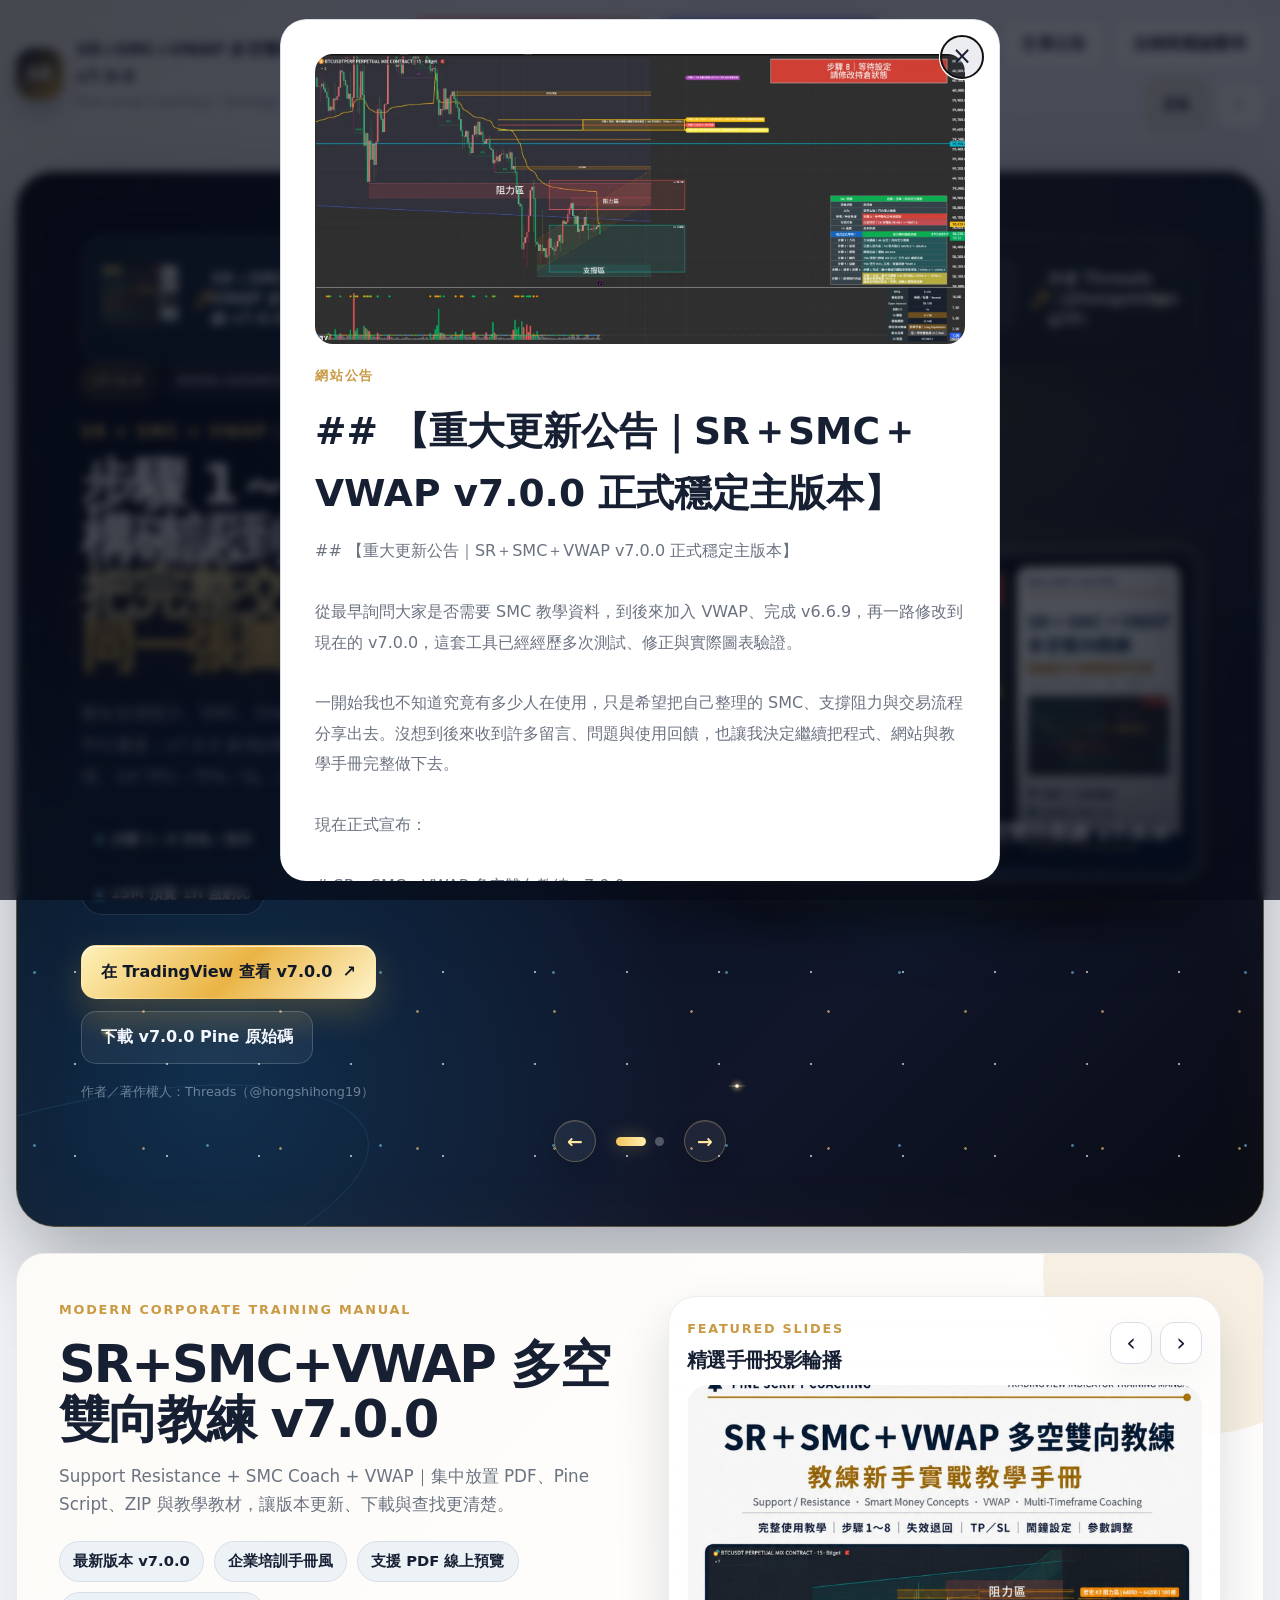
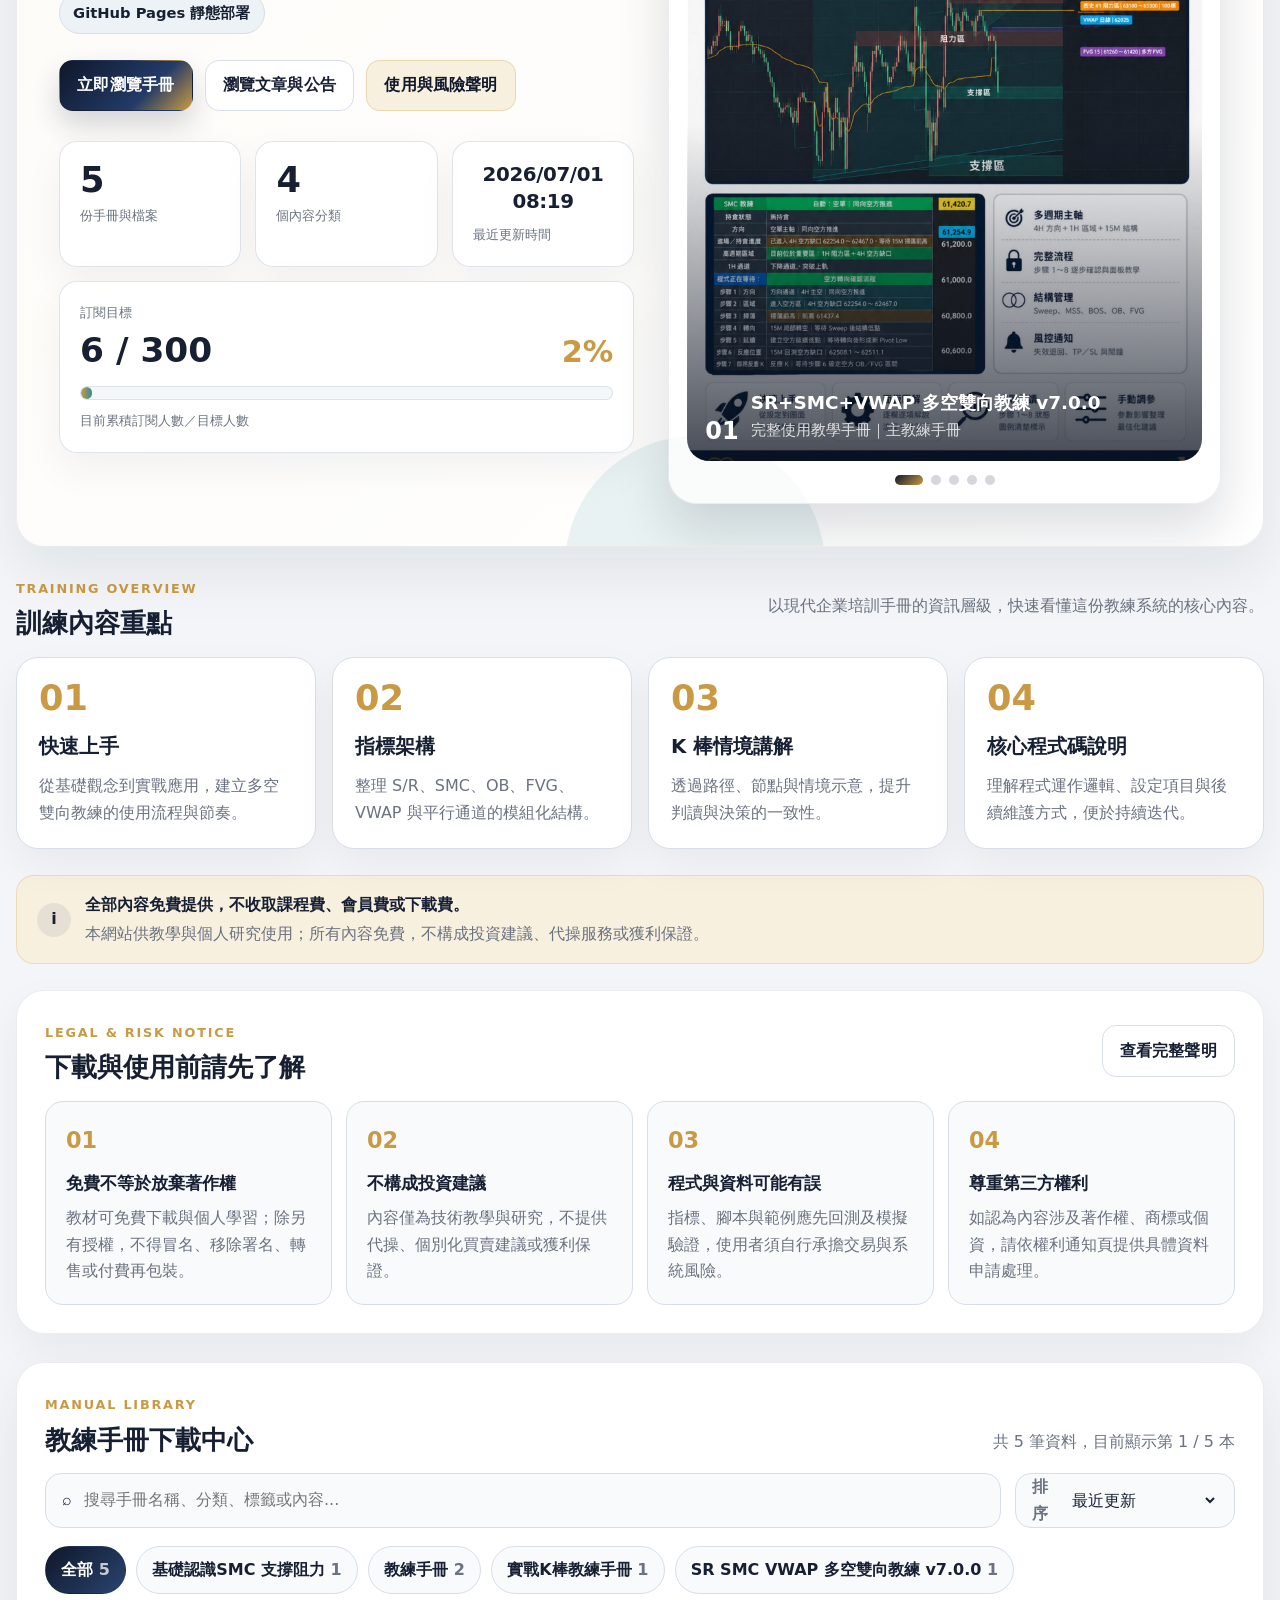
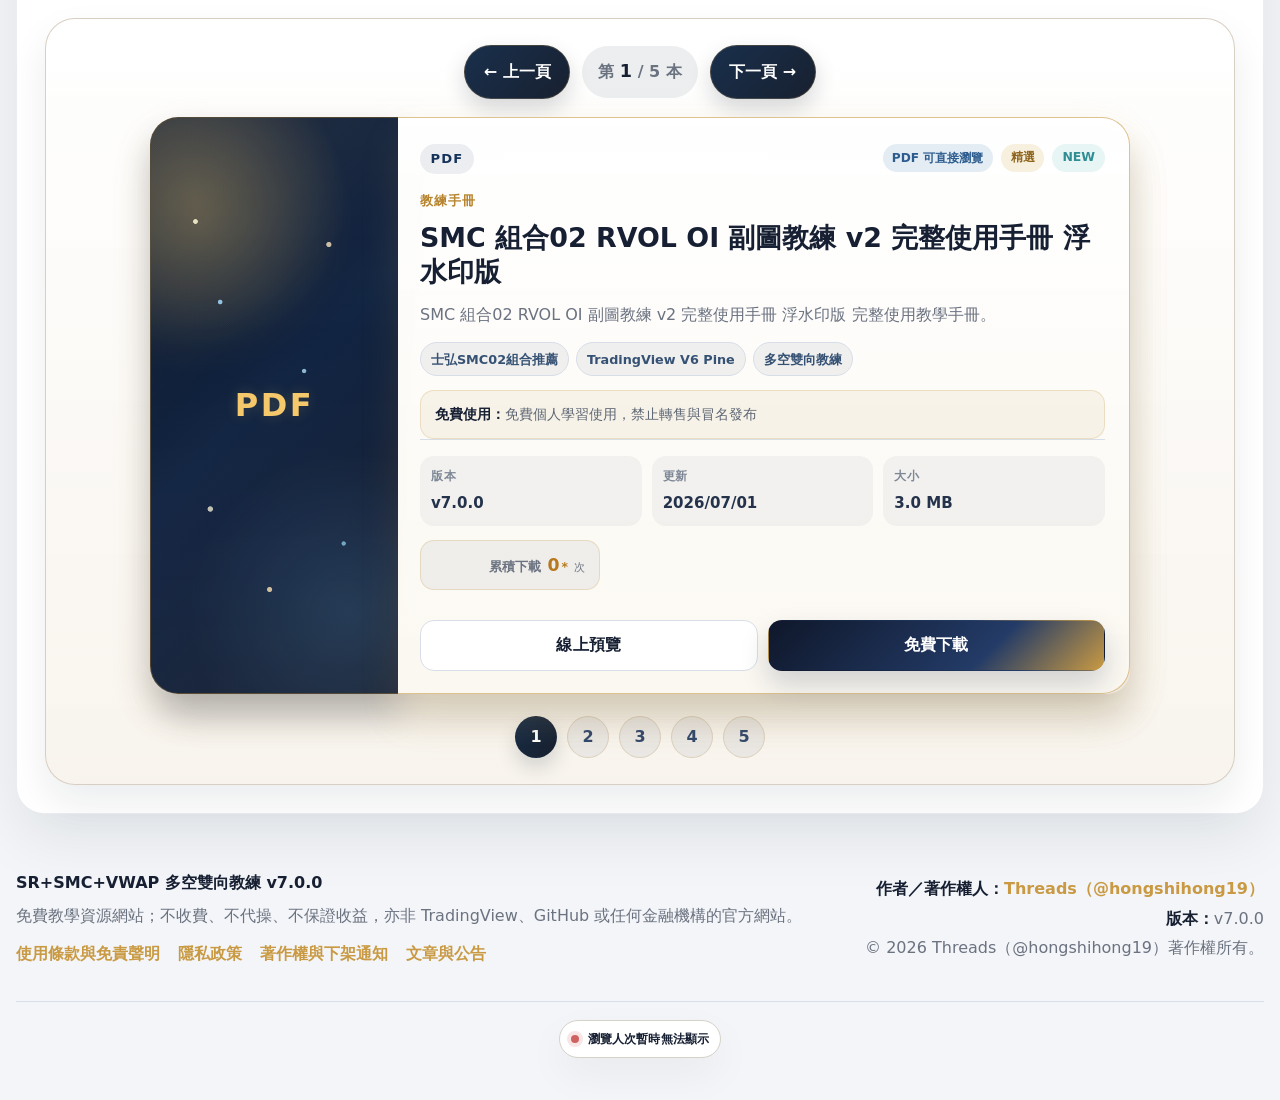
==== commit dc271491: "Update manual website" ====
--- a/docs/index.html
+++ b/docs/index.html
@@ -4,10 +4,10 @@
   <meta charset="UTF-8">
   <meta name="viewport" content="width=device-width, initial-scale=1.0">
   <meta name="author" content="Threads（@hongshihong19）">
-  <meta name="description" content="SR+SMC+VWAP 多空雙向教練 v6.6.9 下載中心，集中整理教練手冊、Pine Script 教材與學習檔案。">
+  <meta name="description" content="SR+SMC+VWAP 多空雙向教練 v7.0.0 下載中心，集中整理教練手冊、Pine Script 教材與學習檔案。">
   <meta name="theme-color" content="#14213d">
-  <title>SR+SMC+VWAP 多空雙向教練 v6.6.9</title>
-  <link rel="stylesheet" href="assets/css/style.css?v=8.1.25-featured-links">
+  <title>SR+SMC+VWAP 多空雙向教練 v7.0.0</title>
+  <link rel="stylesheet" href="assets/css/style.css?v=8.1.48">
   <script src="assets/js/i18n.js?v=8.1.22-star-billboard"></script>
   <script src="assets/js/visitor-counter.js?v=8.1.18" defer></script>
 </head>
@@ -17,7 +17,7 @@
       <a class="brand" href="index.html" aria-label="回到首頁">
         <span class="brand-mark" aria-hidden="true">SR</span>
         <span>
-          <strong id="siteName">SR+SMC+VWAP 多空雙向教練 v6.6.9</strong>
+          <strong id="siteName">SR+SMC+VWAP 多空雙向教練 v7.0.0</strong>
           <small id="siteSubtitle">Pine Script Coaching • Strategy • Execution</small>
         </span>
       </a>
@@ -48,7 +48,7 @@
         <nav class="public-link-actions" aria-label="TradingView 腳本與 Threads 連結">
           <a class="public-link public-link-tradingview" href="https://tw.tradingview.com/script/v9sZVYZ9/" target="_blank" rel="noopener noreferrer">
             <span class="public-link-kicker">TradingView 主圖</span>
-            <strong>SR＋SMC＋VWAP 多空雙向教練 v6.6.9</strong>
+            <strong>SR＋SMC＋VWAP 多空雙向教練 v7.0.0</strong>
             <span class="public-link-arrow" aria-hidden="true">↗</span>
           </a>
           <a class="public-link public-link-rvol" href="https://tw.tradingview.com/script/s1XifCPs/" target="_blank" rel="noopener noreferrer">
@@ -64,44 +64,12 @@
         </nav>
       </section>
 
-      <div class="star-billboard-copy">
-        <div class="star-billboard-badges" aria-label="腳本特色">
-          <span class="star-badge star-badge-primary">STAR INDICATOR</span>
-          <span class="star-badge">OPEN-SOURCE</span>
-          <span class="star-badge">v6.6.9</span>
-        </div>
-        <p class="star-billboard-kicker">SR × SMC × VWAP｜多空雙向教練</p>
-        <h1 id="starBillboardTitle">把市場結構，變成一套<br><span>看得見的交易劇本</span></h1>
-        <p class="star-billboard-lead">整合支撐阻力、SMC、Order Block、FVG、流動性掃蕩、VWAP 與多週期平行通道，從方向、區域、結構確認到出場，集中在同一張圖表。</p>
-
-        <div class="star-billboard-features" aria-label="核心特色">
-          <span>四組多空情境路徑</span>
-          <span>38 組警報條件</span>
-          <span>中英雙語介面</span>
-        </div>
-
-        <div class="star-billboard-actions">
-          <a class="star-button star-button-primary" href="https://tw.tradingview.com/script/v9sZVYZ9/" target="_blank" rel="noopener noreferrer">
-            <span>在 TradingView 查看腳本</span>
-            <b aria-hidden="true">↗</b>
-          </a>
-          <a class="star-button star-button-secondary" href="#manuals">查看完整教練手冊</a>
-        </div>
-
-        <p class="star-billboard-note">作者／著作權人：Threads（@hongshihong19）</p>
-      </div>
-
-      <div class="star-billboard-product" aria-label="SR+SMC+VWAP 多空雙向教練圖表預覽">
-        <div class="star-product-halo" aria-hidden="true"></div>
-        <a class="star-product-frame" href="https://tw.tradingview.com/script/v9sZVYZ9/" target="_blank" rel="noopener noreferrer" aria-label="開啟 TradingView 腳本頁面">
-          <div class="star-product-ribbon">FEATURED SCRIPT</div>
-          <img src="assets/images/sr-smc-vwap-star-billboard.webp" alt="SR+SMC+VWAP 多空雙向教練 TradingView 圖表畫面">
-          <div class="star-product-caption">
-            <span>SR＋SMC＋VWAP</span>
-            <strong>多空雙向教練 v6.6.9</strong>
-          </div>
-        </a>
-        <div class="star-product-shadow" aria-hidden="true"></div>
+      <div id="starBillboardCarousel" class="star-billboard-carousel" aria-live="polite"></div>
+
+      <div id="starBillboardControls" class="star-billboard-controls" aria-label="明星看板頁面切換">
+        <button id="starBillboardPrev" class="star-billboard-nav" type="button" aria-label="上一張明星看板">←</button>
+        <div id="starBillboardDots" class="star-billboard-dots" role="tablist" aria-label="明星看板頁碼"></div>
+        <button id="starBillboardNext" class="star-billboard-nav" type="button" aria-label="下一張明星看板">→</button>
       </div>
     </section>
 
@@ -111,12 +79,12 @@
     <main>
       <section class="hero hero-manual">
         <div class="hero-copy">
-          <span class="eyebrow">Modern Corporate Training Manual</span>
-          <h2 id="heroTitle">SR+SMC+VWAP 多空雙向教練 v6.6.9</h2>
+          <span id="modernHeroEyebrow" class="eyebrow">Modern Corporate Training Manual</span>
+          <h2 id="heroTitle">SR+SMC+VWAP 多空雙向教練 v7.0.0</h2>
           <p id="heroLead">Support Resistance + SMC Coach + VWAP｜集中放置 PDF、Pine Script、ZIP 與教學教材，讓版本更新、下載與查找更清楚。</p>
 
-          <div class="hero-pills" aria-label="網站重點資訊">
-            <span class="meta-pill">最新版本 v6.6.9</span>
+          <div id="modernHeroPills" class="hero-pills" aria-label="網站重點資訊">
+            <span class="meta-pill">最新版本 v7.0.0</span>
             <span class="meta-pill">企業培訓手冊風</span>
             <span class="meta-pill">支援 PDF 線上預覽</span>
             <span class="meta-pill">GitHub Pages 靜態部署</span>
@@ -126,7 +94,7 @@
             目前首頁顯示的是本機草稿資料。若要同步到 GitHub 公開網站，仍需從管理頁匯出新的 <code>manuals-data.js</code> 並重新上傳。
           </div>
 
-          <div class="hero-actions">
+          <div id="modernHeroActions" class="hero-actions">
             <a class="button button-primary" href="#manuals">立即瀏覽手冊</a>
             <a class="button button-secondary" href="articles.html">瀏覽文章與公告</a>
             <a class="button button-ghost" href="legal.html">使用與風險聲明</a>
@@ -165,8 +133,8 @@
           <div class="hero-carousel-shell">
             <div class="hero-carousel-header">
               <div>
-                <span class="eyebrow">Featured Slides</span>
-                <h2>精選手冊投影輪播</h2>
+                <span id="modernHeroCarouselEyebrow" class="eyebrow">Featured Slides</span>
+                <h2 id="modernHeroCarouselTitle">精選手冊投影輪播</h2>
               </div>
               <div class="hero-carousel-controls">
                 <button id="heroPrev" class="carousel-nav" type="button" aria-label="上一張">‹</button>
@@ -341,7 +309,7 @@
 
     <footer class="site-footer">
       <div>
-        <strong id="footerSiteName">SR+SMC+VWAP 多空雙向教練 v6.6.9</strong>
+        <strong id="footerSiteName">SR+SMC+VWAP 多空雙向教練 v7.0.0</strong>
         <p>免費教學資源網站；不收費、不代操、不保證收益，亦非 TradingView、GitHub 或任何金融機構的官方網站。</p>
         <nav class="footer-links" aria-label="法律資訊">
           <a href="legal.html">使用條款與免責聲明</a>
@@ -352,7 +320,7 @@
       </div>
       <div class="footer-copyright">
         <p><strong>作者／著作權人：</strong><a href="https://www.threads.com/@hongshihong19" target="_blank" rel="noopener noreferrer">Threads（@hongshihong19）</a></p>
-        <p><strong>版本：</strong>v6.6.9</p>
+        <p><strong>版本：</strong>v7.0.0</p>
         <p>© 2026 Threads（@hongshihong19）著作權所有。</p>
       </div>
 </footer>
@@ -400,9 +368,9 @@
     </div>
   </dialog>
 
-  <script src="assets/js/manuals-data.js?v=8.1.25-featured-links"></script>
+  <script src="assets/js/manuals-data.js?v=8.1.48"></script>
   <script src="assets/js/site-announcement.js?v=8.1.18"></script>
   <script src="assets/js/pdf-lib.min.js"></script>
-  <script src="assets/js/app.js?v=8.1.25-featured-links"></script>
+  <script src="assets/js/app.js?v=8.1.48"></script>
 </body>
 </html>
--- a/docs/assets/css/style.css
+++ b/docs/assets/css/style.css
@@ -3581,3 +3581,782 @@
   inset: 0;
   pointer-events: none;
 }
+
+
+/* ===== v8.1.39｜手機版介面優化 ===== */
+@media (max-width: 780px) {
+  html, body {
+    overflow-x: hidden;
+  }
+  .page-shell {
+    width: min(calc(100% - 16px), var(--max-width));
+  }
+  .site-header {
+    gap: 12px;
+  }
+  .header-brand {
+    width: 100%;
+  }
+  .header-actions {
+    width: 100%;
+    gap: 8px;
+    flex-wrap: wrap;
+  }
+  .header-actions .button,
+  .header-actions .icon-button {
+    min-width: 0;
+  }
+  .star-billboard {
+    margin-top: 12px;
+    padding: 18px 16px 24px;
+    gap: 18px;
+    border-radius: 24px;
+  }
+  .star-billboard > .public-link-bar {
+    margin-bottom: 4px;
+    padding: 14px;
+    border-radius: 20px;
+  }
+  .public-link-intro {
+    display: none;
+  }
+  .public-link-actions {
+    grid-template-columns: 1fr !important;
+    gap: 10px;
+  }
+  .public-link {
+    min-height: 0;
+    padding: 14px 16px;
+    border-radius: 16px;
+  }
+  .public-link strong {
+    font-size: 1.02rem;
+    line-height: 1.35;
+  }
+  .star-billboard-badges,
+  .star-billboard-features {
+    gap: 8px;
+  }
+  .star-billboard-features {
+    grid-template-columns: 1fr;
+  }
+  .star-billboard-actions {
+    display: grid;
+    gap: 10px;
+  }
+  .star-button,
+  .star-billboard-actions .button {
+    width: 100%;
+    justify-content: center;
+  }
+  .star-billboard-note {
+    line-height: 1.55;
+  }
+  .star-product-shadow {
+    width: 82%;
+    margin-top: 14px;
+  }
+
+  .overview-section,
+  .manual-section,
+  .admin-main,
+  .site-footer {
+    margin-top: 20px;
+  }
+  .manual-section,
+  .hero,
+  .admin-card {
+    padding: 18px 14px 20px;
+    border-radius: 22px;
+  }
+  .section-heading {
+    gap: 10px;
+    margin-bottom: 14px;
+  }
+  .section-heading h2,
+  .card-heading h2 {
+    font-size: clamp(1.44rem, 7.2vw, 1.9rem);
+  }
+  #resultSummary {
+    font-size: 0.94rem;
+    line-height: 1.5;
+  }
+  .toolbar {
+    gap: 10px;
+  }
+  .search-box,
+  .select-box,
+  .compact-search {
+    width: 100%;
+    min-height: 50px;
+    padding: 0 14px;
+    border-radius: 14px;
+  }
+  .search-box {
+    flex-basis: 100%;
+  }
+  .select-box {
+    min-width: 0;
+  }
+  .select-box span {
+    white-space: nowrap;
+    font-size: 0.92rem;
+  }
+  .category-filters {
+    flex-wrap: nowrap;
+    overflow-x: auto;
+    gap: 8px;
+    padding-bottom: 4px;
+    scrollbar-width: none;
+  }
+  .category-filters::-webkit-scrollbar {
+    display: none;
+  }
+  .filter-chip {
+    white-space: nowrap;
+    flex: 0 0 auto;
+    padding: 0.58rem 0.84rem;
+  }
+
+  .manual-gallery-shell {
+    padding: 16px 12px 18px;
+    border-radius: 22px;
+  }
+  .manual-gallery-head {
+    margin-bottom: 14px;
+  }
+  .manual-gallery-controls {
+    width: 100%;
+    display: grid;
+    grid-template-columns: 1fr auto 1fr;
+    align-items: center;
+    gap: 8px;
+  }
+  .manual-nav-button {
+    min-height: 46px;
+    padding: 0.72rem 0.84rem;
+    font-size: 0.92rem;
+  }
+  .manual-page-indicator {
+    min-height: 46px;
+    padding: 0.64rem 0.82rem;
+    text-align: center;
+    font-size: 0.92rem;
+  }
+  .manual-gallery-stage .manual-card {
+    --cover-width: 108px;
+    width: 100%;
+    min-height: 392px;
+    grid-template-columns: var(--cover-width) minmax(0, 1fr);
+  }
+  .manual-gallery-stage .manual-card::after {
+    left: var(--cover-width);
+    width: 12px;
+  }
+  .manual-gallery-stage .manual-thumbnail {
+    border-radius: 20px 0 0 20px;
+  }
+  .manual-gallery-stage .manual-card-inner {
+    padding: 15px 12px 15px 18px;
+    border-radius: 0 20px 20px 0;
+  }
+  .manual-gallery-stage .manual-category {
+    font-size: 0.74rem;
+  }
+  .manual-gallery-stage .manual-card h3 {
+    margin: 8px 0 10px;
+    font-size: 1.05rem;
+    line-height: 1.34;
+    -webkit-line-clamp: 3;
+  }
+  .manual-gallery-stage .manual-description,
+  .manual-gallery-stage .dialog-description {
+    font-size: 0.91rem;
+    line-height: 1.58;
+    -webkit-line-clamp: 4;
+  }
+  .manual-gallery-stage .tag-list {
+    gap: 6px;
+    margin-top: 12px;
+  }
+  .manual-gallery-stage .tag-list span {
+    font-size: 0.72rem;
+    padding: 0.28rem 0.48rem;
+  }
+  .usage-note {
+    margin-top: 12px;
+    padding: 10px 12px;
+    font-size: 0.84rem;
+  }
+  .manual-gallery-stage .manual-meta {
+    grid-template-columns: repeat(2, minmax(0, 1fr));
+    gap: 8px;
+    padding-top: 12px;
+  }
+  .manual-gallery-stage .manual-meta div {
+    padding: 8px 9px;
+    border-radius: 12px;
+  }
+  .manual-gallery-stage .manual-meta dt {
+    font-size: 0.7rem;
+  }
+  .manual-gallery-stage .manual-meta dd {
+    font-size: 0.85rem;
+  }
+  .manual-gallery-stage .download-count-row {
+    width: 100%;
+    min-width: 0;
+    margin-top: 12px;
+    padding: 10px 12px;
+    border-radius: 12px;
+  }
+  .manual-gallery-stage .manual-actions {
+    grid-template-columns: 1fr;
+    gap: 8px;
+    margin-top: 12px;
+  }
+  .manual-gallery-stage .manual-actions .button {
+    min-height: 48px;
+  }
+  .manual-page-dots {
+    gap: 8px;
+  }
+  .manual-page-dot {
+    width: 36px;
+    height: 36px;
+    font-size: 0.82rem;
+  }
+
+  .preview-dialog {
+    width: min(calc(100% - 10px), 100%);
+    max-height: calc(100vh - 10px);
+    border-radius: 22px;
+  }
+  .preview-layout {
+    min-height: auto;
+  }
+  .preview-media-panel,
+  .preview-info-panel {
+    padding: 14px;
+  }
+  .preview-panel-head {
+    margin-bottom: 10px;
+  }
+  .preview-iframe,
+  .preview-image,
+  .preview-fallback {
+    height: 48vh;
+    border-radius: 16px;
+  }
+  .preview-helper {
+    font-size: 0.84rem;
+    line-height: 1.55;
+  }
+  .preview-license-box {
+    margin-top: 14px;
+    padding: 12px 14px;
+    border-radius: 14px;
+    font-size: 0.9rem;
+  }
+  .preview-info-panel h3 {
+    font-size: clamp(1.35rem, 8vw, 2rem);
+    line-height: 1.34;
+  }
+  .preview-meta-grid,
+  .dialog-meta {
+    grid-template-columns: 1fr;
+  }
+  .preview-meta-grid dd,
+  .dialog-meta dd,
+  .preview-meta-grid code,
+  .dialog-meta code {
+    word-break: break-word;
+    overflow-wrap: anywhere;
+  }
+  .preview-actions {
+    flex-direction: column;
+    gap: 8px;
+  }
+  .preview-actions .button {
+    width: 100%;
+    flex: 1 1 auto;
+  }
+}
+
+@media (max-width: 560px) {
+  .page-shell {
+    width: calc(100% - 12px);
+  }
+  .star-billboard {
+    padding: 16px 12px 20px;
+    border-radius: 22px;
+  }
+  .star-billboard h1 {
+    font-size: clamp(1.95rem, 11.6vw, 3.05rem);
+  }
+  .star-billboard-kicker {
+    font-size: 0.92rem;
+  }
+  .star-billboard-lead {
+    font-size: 0.95rem;
+    line-height: 1.68;
+  }
+  .star-billboard-badges .badge,
+  .star-billboard-features span {
+    font-size: 0.78rem;
+  }
+  .manual-section,
+  .hero,
+  .admin-card {
+    padding: 16px 12px 18px;
+  }
+  .search-box,
+  .select-box {
+    min-height: 48px;
+  }
+  .manual-gallery-controls {
+    grid-template-columns: 1fr 1fr;
+  }
+  .manual-page-indicator {
+    grid-column: 1 / -1;
+    order: -1;
+  }
+  .manual-gallery-stage .manual-card {
+    --cover-width: 92px;
+    min-height: 374px;
+  }
+  .manual-gallery-stage .manual-card::after {
+    left: var(--cover-width);
+    width: 10px;
+  }
+  .manual-gallery-stage .manual-card-inner {
+    padding: 14px 10px 14px 16px;
+  }
+  .manual-gallery-stage .manual-card h3 {
+    font-size: 0.98rem;
+  }
+  .manual-gallery-stage .manual-description,
+  .manual-gallery-stage .dialog-description {
+    font-size: 0.87rem;
+    -webkit-line-clamp: 4;
+  }
+  .manual-gallery-stage .manual-meta {
+    grid-template-columns: 1fr 1fr;
+  }
+  .manual-gallery-stage .manual-actions .button {
+    min-height: 46px;
+    font-size: 0.95rem;
+  }
+  .preview-dialog {
+    width: calc(100% - 6px);
+    max-height: calc(100vh - 6px);
+    border-radius: 18px;
+  }
+  .preview-media-panel,
+  .preview-info-panel {
+    padding: 12px;
+  }
+  .preview-iframe,
+  .preview-image,
+  .preview-fallback {
+    height: 42vh;
+  }
+  .preview-dialog .dialog-close.preview-close-precise {
+    top: 18px;
+    right: 18px;
+  }
+}
+
+
+/* ===== v8.1.40｜手機版 PDF 可滾動 + 手冊館精簡 ===== */
+@media (max-width: 780px) {
+  .preview-dialog {
+    overflow: hidden;
+  }
+  .preview-dialog-shell {
+    max-height: calc(100dvh - 10px);
+    overflow-y: auto;
+    overflow-x: hidden;
+    overscroll-behavior: contain;
+    -webkit-overflow-scrolling: touch;
+    touch-action: pan-y;
+    scrollbar-gutter: stable;
+  }
+  .preview-layout {
+    display: block;
+    min-height: 0;
+  }
+  .preview-media-shell {
+    height: auto;
+  }
+  .preview-media-panel,
+  .preview-info-panel {
+    min-height: 0;
+  }
+  .preview-info-panel {
+    padding-bottom: 24px;
+  }
+
+  .manual-gallery-controls {
+    grid-template-columns: minmax(0, 1fr) auto minmax(0, 1fr);
+    gap: 7px;
+  }
+  .manual-page-indicator {
+    grid-column: auto;
+    order: initial;
+    min-width: 74px;
+    padding: 0.56rem 0.66rem;
+    font-size: 0.86rem;
+  }
+  .manual-nav-button {
+    min-height: 42px;
+    padding: 0.62rem 0.72rem;
+    font-size: 0.86rem;
+  }
+  .manual-gallery-stage .manual-card {
+    --cover-width: 78px;
+    min-height: 0;
+    grid-template-columns: var(--cover-width) minmax(0, 1fr);
+  }
+  .manual-gallery-stage .manual-card::before {
+    inset: 7px 0 0 8px;
+  }
+  .manual-gallery-stage .manual-card::after {
+    left: var(--cover-width);
+    width: 9px;
+    top: 10px;
+    bottom: 10px;
+  }
+  .manual-gallery-stage .manual-thumbnail {
+    min-height: 286px;
+    border-radius: 18px 0 0 18px;
+  }
+  .manual-gallery-stage .manual-card-inner {
+    min-height: 286px;
+    padding: 13px 10px 12px 15px;
+    border-radius: 0 18px 18px 0;
+  }
+  .manual-gallery-stage .card-topline {
+    gap: 6px;
+  }
+  .manual-gallery-stage .status-badges {
+    display: none;
+  }
+  .manual-gallery-stage .file-badge {
+    min-height: 26px;
+    padding: 0.18rem 0.5rem;
+    font-size: 0.72rem;
+  }
+  .manual-gallery-stage .manual-card-body {
+    margin-top: 10px;
+  }
+  .manual-gallery-stage .manual-category {
+    font-size: 0.68rem;
+    line-height: 1.35;
+  }
+  .manual-gallery-stage .manual-card h3 {
+    margin: 7px 0 8px;
+    font-size: 0.96rem;
+    line-height: 1.3;
+    -webkit-line-clamp: 3;
+  }
+  .manual-gallery-stage .manual-description,
+  .manual-gallery-stage .tag-list,
+  .manual-gallery-stage .usage-note,
+  .manual-gallery-stage .download-count-row {
+    display: none !important;
+  }
+  .manual-gallery-stage .manual-meta {
+    grid-template-columns: repeat(2, minmax(0, 1fr));
+    gap: 6px;
+    margin-top: auto;
+    padding-top: 10px;
+  }
+  .manual-gallery-stage .manual-meta div {
+    padding: 7px 8px;
+    border-radius: 10px;
+  }
+  .manual-gallery-stage .manual-meta div:nth-child(3) {
+    display: none;
+  }
+  .manual-gallery-stage .manual-meta dt {
+    font-size: 0.64rem;
+  }
+  .manual-gallery-stage .manual-meta dd {
+    margin-top: 3px;
+    font-size: 0.78rem;
+  }
+  .manual-gallery-stage .manual-actions {
+    grid-template-columns: 1fr;
+    gap: 7px;
+    margin-top: 10px;
+  }
+  .manual-gallery-stage .manual-actions .button {
+    min-height: 42px;
+    padding: 0.58rem 0.72rem;
+    font-size: 0.88rem;
+  }
+  .manual-gallery-footer {
+    margin-top: 14px;
+  }
+}
+
+@media (max-width: 560px) {
+  .preview-dialog-shell {
+    max-height: calc(100dvh - 6px);
+  }
+  .preview-media-panel,
+  .preview-info-panel {
+    padding: 10px;
+  }
+  .preview-iframe,
+  .preview-image,
+  .preview-fallback {
+    height: 38vh;
+    min-height: 300px;
+  }
+  .preview-panel-note {
+    font-size: 0.82rem;
+    line-height: 1.45;
+  }
+  .preview-helper {
+    margin-top: 9px;
+    font-size: 0.79rem;
+  }
+  .manual-gallery-shell {
+    padding: 13px 9px 15px;
+  }
+  .manual-gallery-controls {
+    grid-template-columns: 1fr auto 1fr;
+  }
+  .manual-page-indicator {
+    grid-column: auto;
+    order: initial;
+    min-width: 68px;
+    min-height: 40px;
+    padding: 0.5rem 0.56rem;
+    font-size: 0.82rem;
+  }
+  .manual-nav-button {
+    min-height: 40px;
+    padding: 0.56rem 0.58rem;
+    font-size: 0.82rem;
+  }
+  .manual-gallery-stage .manual-card {
+    --cover-width: 70px;
+  }
+  .manual-gallery-stage .manual-thumbnail,
+  .manual-gallery-stage .manual-card-inner {
+    min-height: 266px;
+  }
+  .manual-gallery-stage .manual-card-inner {
+    padding: 12px 9px 11px 14px;
+  }
+  .manual-gallery-stage .manual-card h3 {
+    font-size: 0.9rem;
+    -webkit-line-clamp: 3;
+  }
+  .manual-gallery-stage .manual-meta dd {
+    font-size: 0.74rem;
+  }
+  .manual-gallery-stage .manual-actions .button {
+    min-height: 40px;
+    font-size: 0.84rem;
+  }
+}
+
+
+/* ===== v8.1.41｜移除手冊中縫雙裝飾條 ===== */
+.manual-card::after,
+.manual-card-inner::before {
+  content: none !important;
+  display: none !important;
+}
+.manual-card-inner {
+  padding-left: 18px;
+}
+.manual-gallery-stage .manual-card-inner {
+  padding-left: 22px;
+}
+@media (max-width: 760px) {
+  .manual-card-inner,
+  .manual-gallery-stage .manual-card-inner {
+    padding-left: 14px;
+  }
+}
+@media (max-width: 560px) {
+  .manual-gallery-stage .manual-card-inner {
+    padding-left: 12px;
+  }
+}
+
+
+/* ===== v8.1.42｜多頁明星看板輪播 ===== */
+.star-billboard {
+  display: block;
+}
+.star-billboard-carousel {
+  position: relative;
+  z-index: 2;
+  min-width: 0;
+}
+.star-billboard-slide {
+  display: none;
+  grid-template-columns: minmax(0, 0.92fr) minmax(420px, 1.08fr);
+  align-items: center;
+  gap: clamp(28px, 5vw, 72px);
+  min-height: 500px;
+}
+.star-billboard-slide.is-active {
+  display: grid;
+  animation: starBillboardPageIn .72s cubic-bezier(.2,.85,.22,1) both;
+}
+.star-billboard-controls {
+  position: relative;
+  z-index: 8;
+  display: flex;
+  align-items: center;
+  justify-content: center;
+  gap: 12px;
+  margin-top: 18px;
+}
+.star-billboard-controls[hidden] { display: none; }
+.star-billboard-nav {
+  width: 42px;
+  height: 42px;
+  border: 1px solid rgba(255, 218, 128, .28);
+  border-radius: 50%;
+  color: #ffe6a2;
+  background: rgba(255,255,255,.065);
+  box-shadow: inset 0 1px 0 rgba(255,255,255,.1), 0 10px 22px rgba(0,0,0,.16);
+  cursor: pointer;
+  font-size: 1.18rem;
+  font-weight: 900;
+}
+.star-billboard-nav:hover {
+  border-color: rgba(255, 218, 128, .62);
+  background: rgba(255, 218, 128, .12);
+  transform: translateY(-1px);
+}
+.star-billboard-dots {
+  display: flex;
+  align-items: center;
+  justify-content: center;
+  gap: 9px;
+  min-height: 42px;
+  padding: 0 8px;
+}
+.star-billboard-dot {
+  width: 9px;
+  height: 9px;
+  padding: 0;
+  border: 0;
+  border-radius: 999px;
+  background: rgba(255,255,255,.28);
+  cursor: pointer;
+  transition: width .22s ease, background .22s ease, box-shadow .22s ease;
+}
+.star-billboard-dot.is-active {
+  width: 30px;
+  background: linear-gradient(90deg, #f4c65d, #fff0b1);
+  box-shadow: 0 0 18px rgba(244,198,93,.34);
+}
+@keyframes starBillboardPageIn {
+  0% { opacity: 0; transform: translateX(34px) scale(.985); filter: blur(4px); }
+  100% { opacity: 1; transform: translateX(0) scale(1); filter: blur(0); }
+}
+@media (max-width: 1120px) {
+  .star-billboard-slide {
+    grid-template-columns: 1fr;
+    min-height: 0;
+  }
+}
+@media (max-width: 780px) {
+  .star-billboard-slide {
+    gap: 20px;
+  }
+  .star-billboard-controls {
+    margin-top: 14px;
+  }
+  .star-billboard-nav {
+    width: 40px;
+    height: 40px;
+  }
+}
+@media (prefers-reduced-motion: reduce) {
+  .star-billboard-slide.is-active { animation: none; }
+  .star-billboard-nav,
+  .star-billboard-dot { transition: none; }
+}
+
+/* ===== v8.1.47｜明星看板連結卡片圖片與動態數量 ===== */
+.star-billboard > .public-link-bar .public-link-actions {
+  grid-template-columns: repeat(auto-fit, minmax(220px, 1fr));
+}
+.star-billboard > .public-link-bar .public-link {
+  display: grid;
+  grid-template-columns: 78px minmax(0, 1fr) auto;
+  align-items: center;
+  gap: 12px;
+  min-height: 112px;
+  padding: 14px 18px;
+  border-left: 1px solid rgba(221, 181, 90, .18);
+}
+.public-link-media {
+  width: 78px;
+  height: 68px;
+  overflow: hidden;
+  display: grid;
+  place-items: center;
+  border-radius: 12px;
+  border: 1px solid rgba(255,255,255,.12);
+  background: rgba(255,255,255,.07);
+  box-shadow: inset 0 1px 0 rgba(255,255,255,.08);
+}
+.public-link-media img {
+  width: 100%;
+  height: 100%;
+  object-fit: cover;
+  transition: transform .35s ease;
+}
+.public-link:hover .public-link-media img {
+  transform: scale(1.06);
+}
+.public-link-media-empty {
+  color: #e2ad48;
+  font-size: 1.45rem;
+  text-shadow: 0 0 14px rgba(228,174,70,.42);
+}
+.public-link-copy {
+  min-width: 0;
+  display: grid;
+  gap: 8px;
+}
+.public-link-copy strong {
+  overflow-wrap: anywhere;
+}
+.public-link-close { border-color: rgba(194, 95, 218, .28); }
+.public-link-close:hover { border-color: rgba(226, 153, 242, .58); }
+@media (max-width: 1180px) {
+  .star-billboard > .public-link-bar .public-link-actions {
+    grid-template-columns: repeat(2, minmax(0, 1fr));
+  }
+}
+@media (max-width: 680px) {
+  .star-billboard > .public-link-bar .public-link-actions {
+    grid-template-columns: 1fr;
+  }
+  .star-billboard > .public-link-bar .public-link {
+    grid-template-columns: 68px minmax(0, 1fr) auto;
+    min-height: 94px;
+    padding: 12px 14px;
+  }
+  .public-link-media {
+    width: 68px;
+    height: 58px;
+  }
+}
+
+
+/* ===== v8.1.48｜空白卡片標題與白色主視覺動態設定 ===== */
+.public-link.is-title-empty .public-link-kicker{font-size:clamp(.95rem,1.15vw,1.12rem);line-height:1.32;letter-spacing:0;color:#f5f7fb;font-weight:900;text-transform:none}.public-link.is-title-empty .public-link-copy{justify-content:center}.public-link-copy{min-width:0}.public-link-kicker,.public-link strong{overflow-wrap:anywhere}
